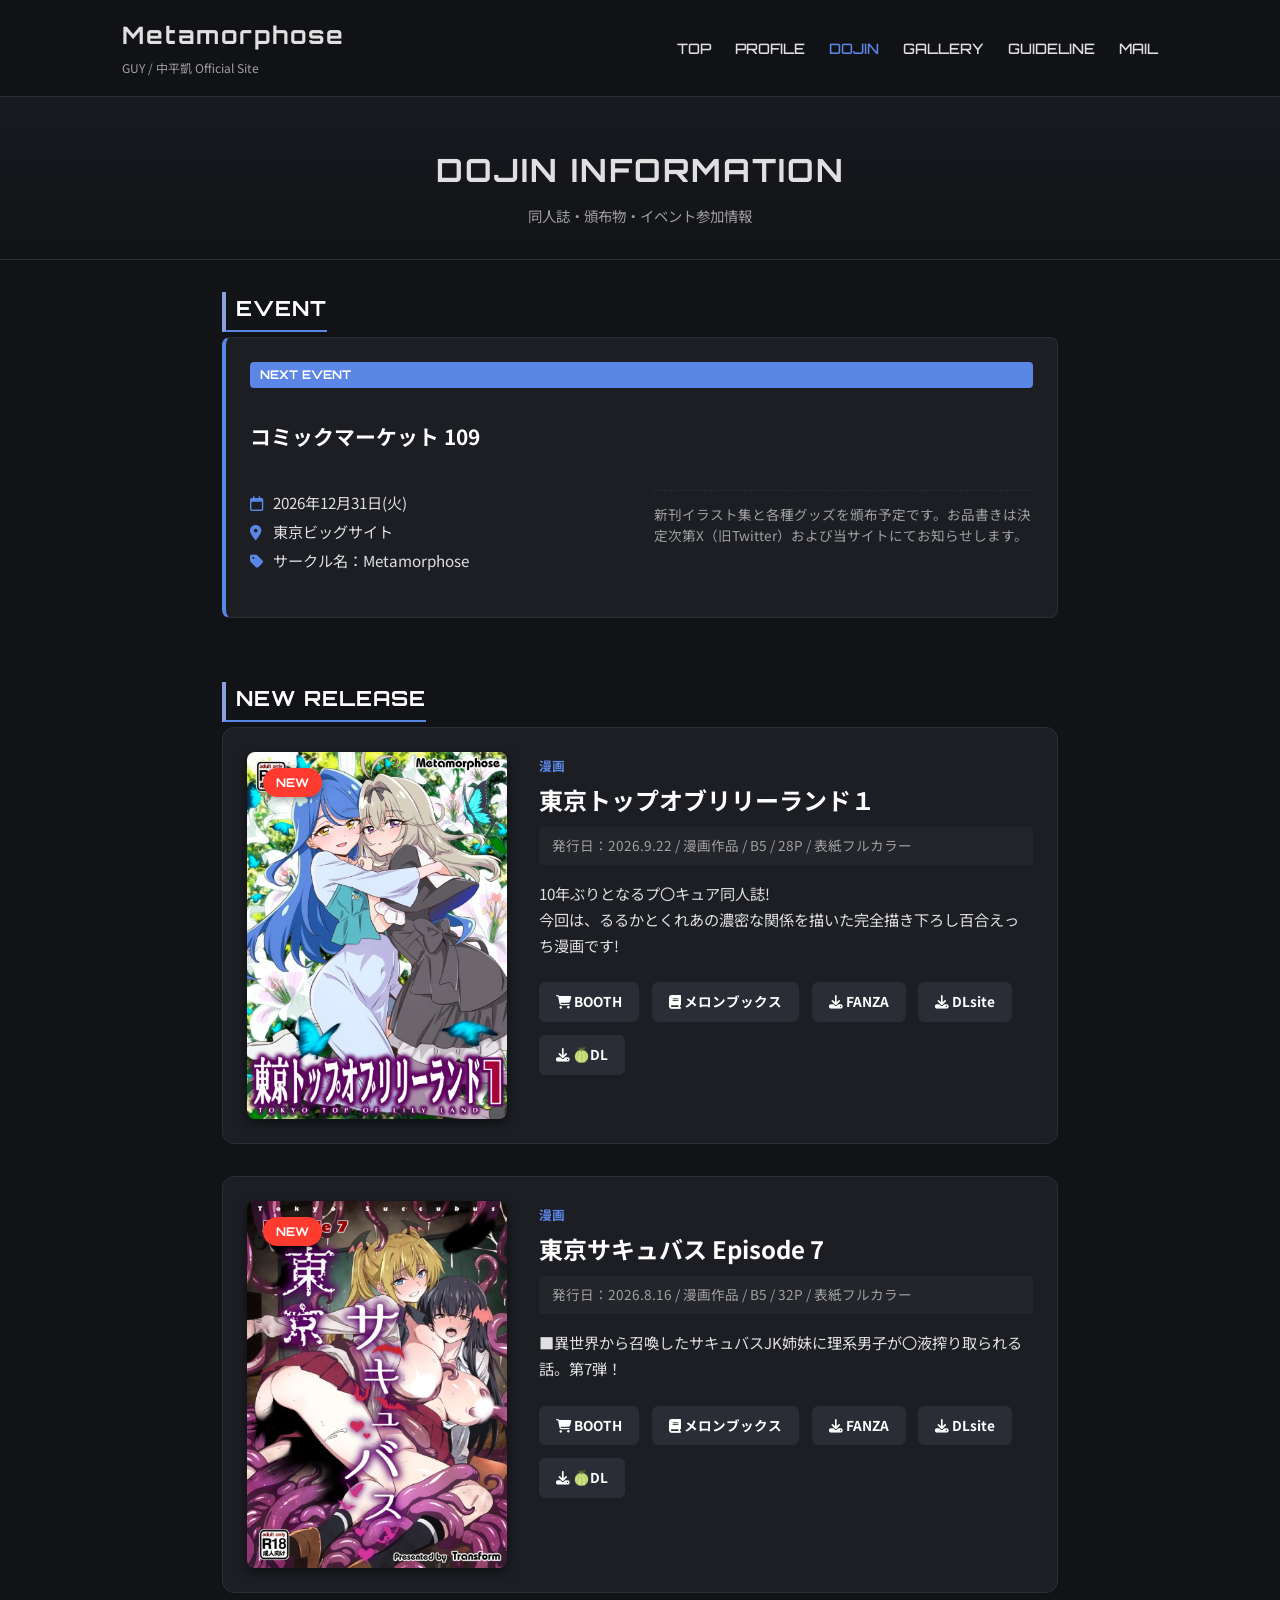
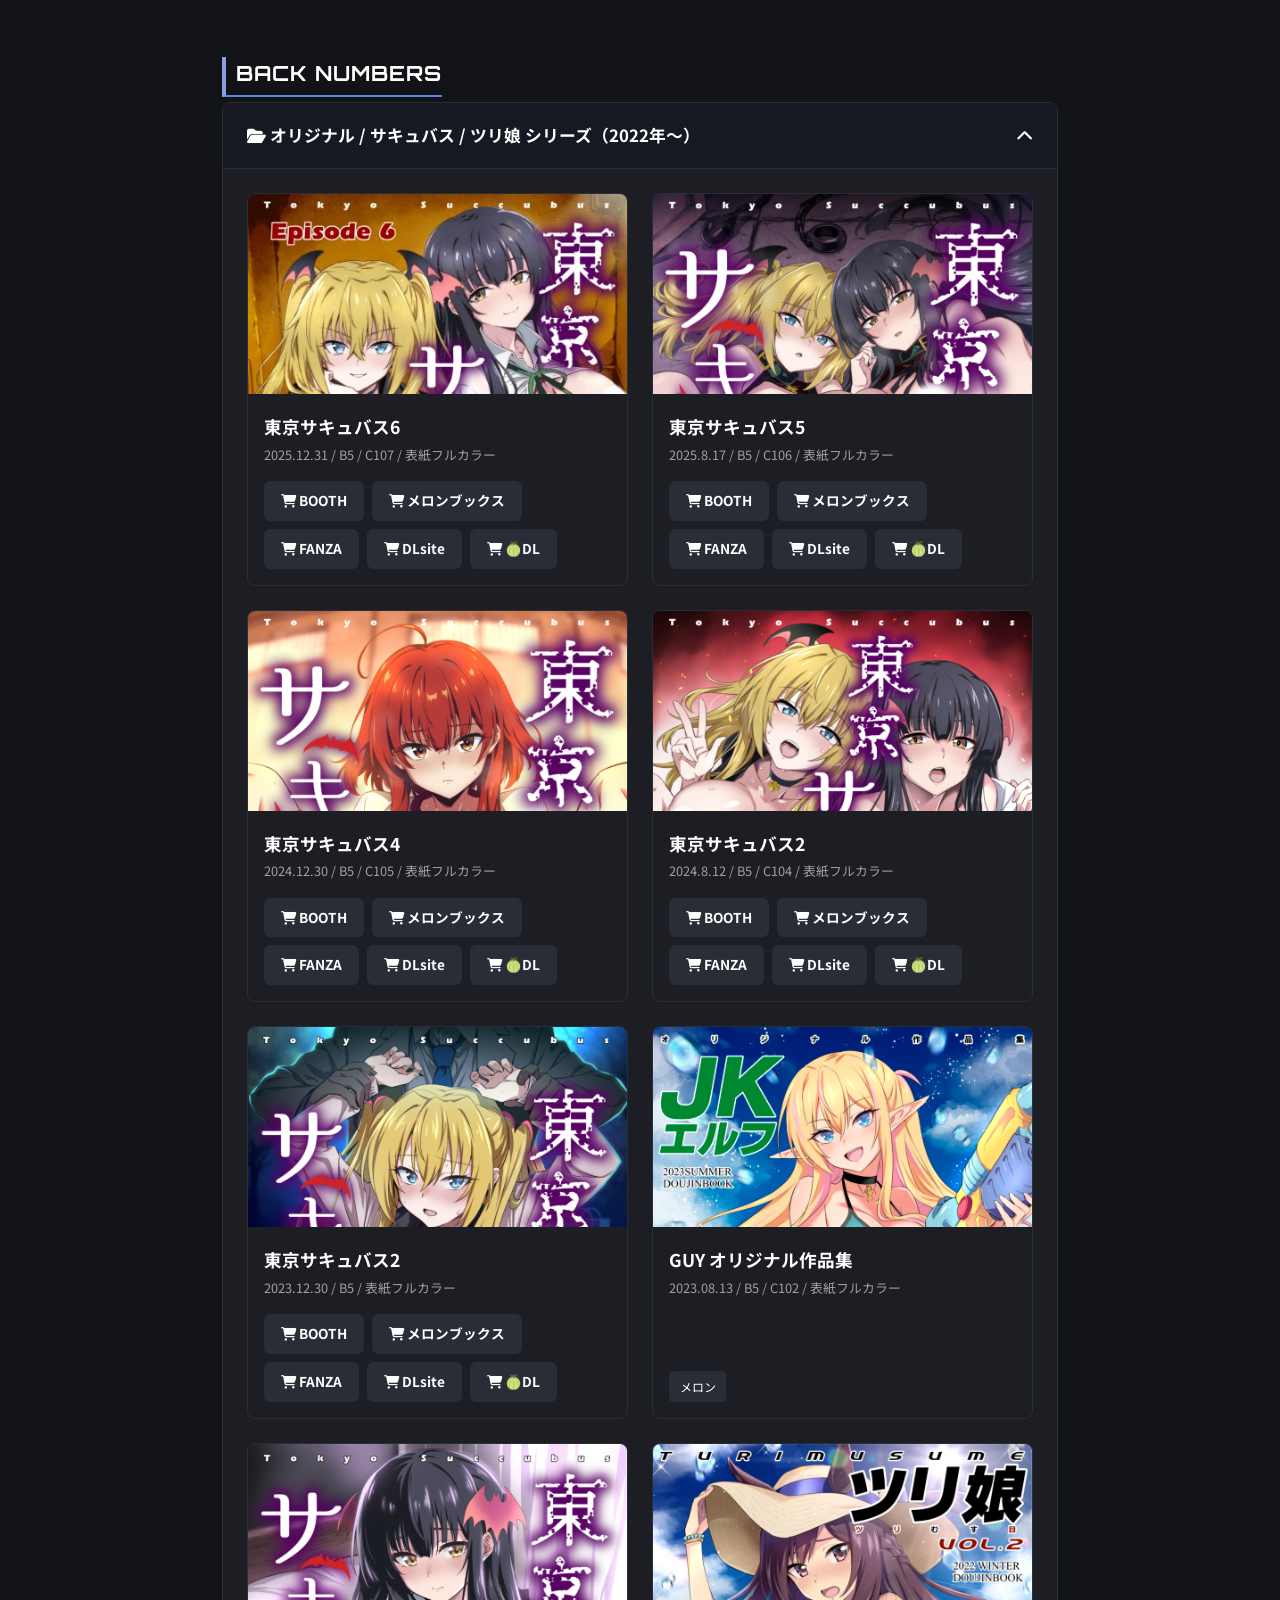
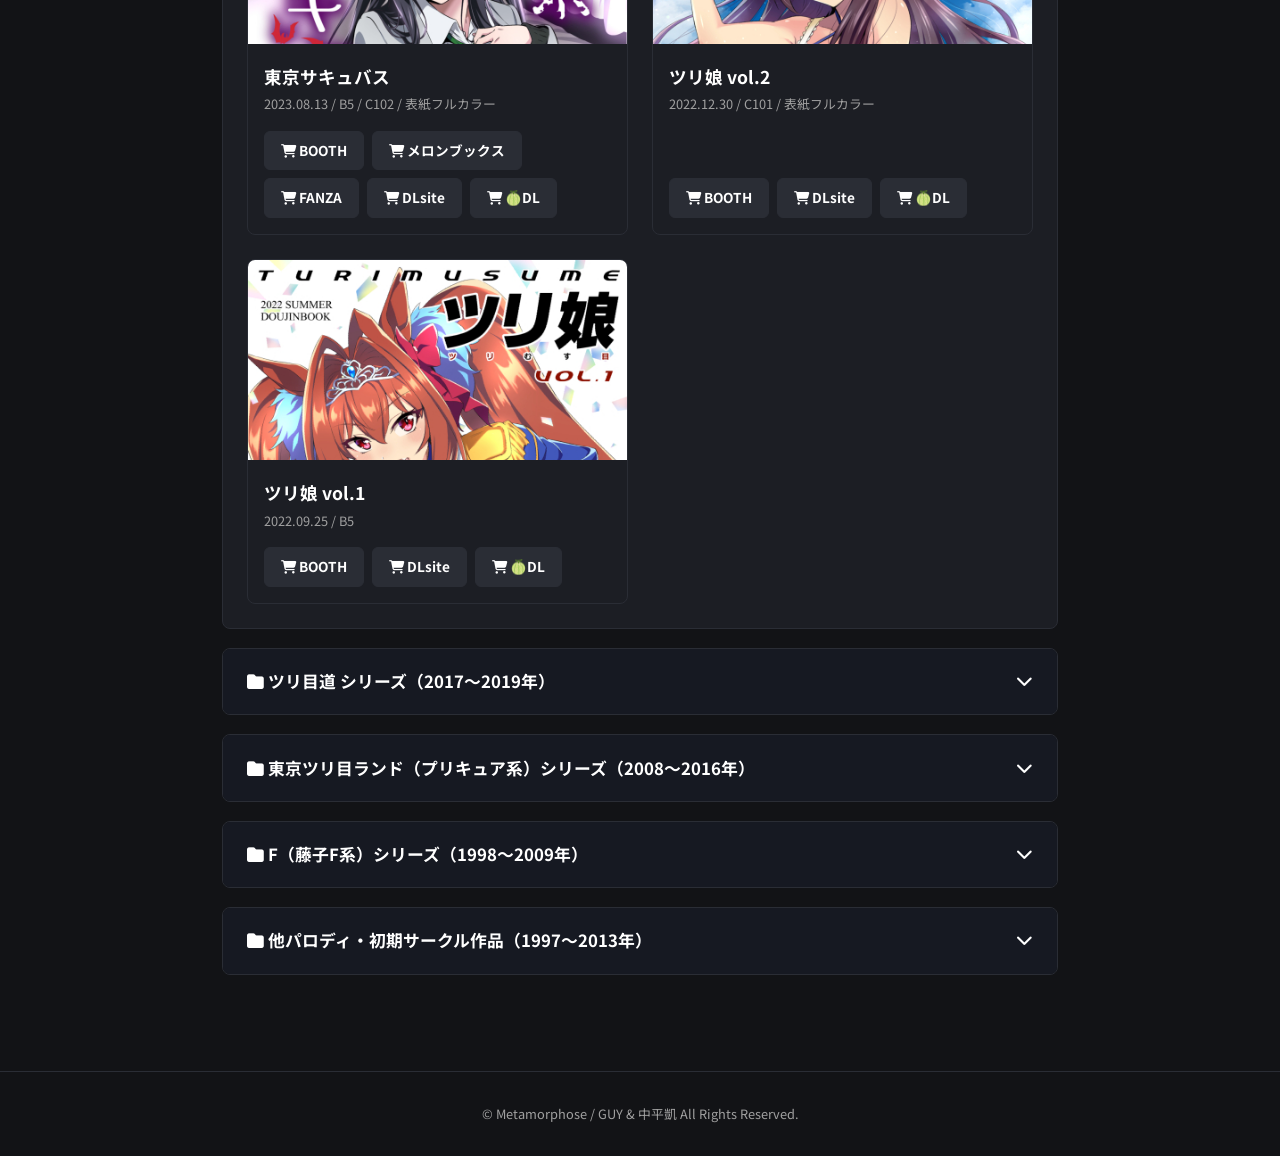
==== dojin.html @ 0b86e805 "Add files via upload" ====
<!DOCTYPE html>
<html lang="ja">
<head>
  <meta charset="UTF-8">
  <meta name="viewport" content="width=device-width, initial-scale=1.0">
  <title>DOJIN - Metamorphose</title>
  <link rel="shortcut icon" href="img/favicon.ico">
  <link rel="stylesheet" href="metamorphose_style.css">
  <link rel="preconnect" href="https://fonts.googleapis.com">
  <link rel="preconnect" href="https://fonts.gstatic.com" crossorigin>
  <link href="https://fonts.googleapis.com/css2?family=Noto+Sans+JP:wght@400;700&family=Orbitron:wght@500;700&display=swap" rel="stylesheet">
  <link rel="stylesheet" href="https://cdnjs.cloudflare.com/ajax/libs/font-awesome/6.5.1/css/all.min.css">
</head>
<body>

  <!-- ヘッダー -->
  <header class="header">
    <div class="header-inner">
      <a href="index.html" class="logo">
        <span class="logo-main">Metamorphose</span>
        <span class="logo-sub">GUY / 中平凱 Official Site</span>
      </a>
      <nav class="nav">
        <ul>
          <li><a href="index.html">TOP</a></li>
          <li><a href="profile.html">PROFILE</a></li>
          <li><a href="dojin.html" class="active">DOJIN</a></li>
          <li><a href="https://metamorphose.amigasa.jp/gallery.html">GALLERY</a></li>
          <li><a href="guideline.html">GUIDELINE</a></li>
          <li><a href="mail.html">MAIL</a></li>
        </ul>
      </nav>
    </div>
  </header>

  <!-- ページヘッダー -->
  <section class="page-header">
    <h1>DOJIN INFORMATION</h1>
    <p>同人誌・頒布物・イベント参加情報</p>
  </section>

  <main class="container">

<!-- イベント参加情報 -->
    <section class="section">
      <h2 class="section-title">EVENT</h2>
      <div class="event-card">
        <div class="event-badge">NEXT EVENT</div>
        <h3 class="event-name">コミックマーケット 109</h3>
        <ul class="event-details">
          <li><i class="fa-regular fa-calendar"></i> 2026年12月31日(火)</li>
          <li><i class="fa-solid fa-location-dot"></i> 東京ビッグサイト</li>
          <li><i class="fa-solid fa-tag"></i> サークル名：Metamorphose</li>
        </ul>
        <p class="event-memo">新刊イラスト集と各種グッズを頒布予定です。お品書きは決定次第X（旧Twitter）および当サイトにてお知らせします。</p>
        
        <!-- ★ここに画像を追加 -->
        <!--
        <div class="event-image">
          <img " alt="コミックマーケット109 お品書き">
        </div>
      </div>-->
    </section>
    
    <!-- 新刊情報 (NEW RELEASE) -->
    <section class="section">
      <h2 class="section-title">NEW RELEASE</h2>
      <div class="book-card highlight">
        <div class="book-cover">
          <img src="dojin/turi_top_1_s.jpg" alt="新刊表紙">
          <span class="badge-new">NEW</span>
        </div>
        <div class="book-info">
          <span class="book-category">漫画</span>
          <h3 class="book-title">東京トップオブリリーランド１</h3>
          <p class="book-meta">発行日：2026.9.22 / 漫画作品 / B5 / 28P / 表紙フルカラー</p>
          <p class="book-description">
            10年ぶりとなるプ〇キュア同人誌!<br>今回は、るるかとくれあの濃密な関係を描いた完全描き下ろし百合えっち漫画です!
          </p>
          <div class="shop-links">
            <a href="https://t.co/fdZ0XSoqhy" target="_blank" class="btn-shop booth"><i class="fa-solid fa-cart-shopping"></i> BOOTH</a>
            <a href="https://t.co/WfyLFqJbch" target="_blank" class="btn-shop melon"><i class="fa-solid fa-book"></i> メロンブックス</a>
            <a href="https://t.co/0md3qEvljX" target="_blank" class="btn-shop FANZA"><i class="fa-solid fa-download"></i> FANZA</a>
            <a href="https://t.co/QujFkW0VEi" target="_blank" class="btn-shop DLsite"><i class="fa-solid fa-download"></i> DLsite</a>
            <a href="https://t.co/1sAv1hrHnT" target="_blank" class="btn-shop melonDL"><i class="fa-solid fa-download"></i> 🍈DL</a>
          </div>
        </div>
      </div>
    
      <div class="book-card highlight">
        <div class="book-cover">
          <img src="dojin/Succubus_7.jpg" alt="新刊表紙">
          <span class="badge-new">NEW</span>
        </div>
        <div class="book-info">
          <span class="book-category">漫画</span>
          <h3 class="book-title">東京サキュバス Episode 7</h3>
          <p class="book-meta">発行日：2026.8.16 / 漫画作品 / B5 / 32P /  表紙フルカラー</p>
          <p class="book-description">
            ■異世界から召喚したサキュバスJK姉妹に理系男子が〇液搾り取られる話。第7弾！
          </p>
          <div class="shop-links">
            <a href="https://metamorphose.booth.pm/items/8731580" target="_blank" class="btn-shop booth"><i class="fa-solid fa-cart-shopping"></i> BOOTH</a>
            <a href="https://www.melonbooks.co.jp/detail/detail.php?product_id=3755060" target="_blank" class="btn-shop melon"><i class="fa-solid fa-book"></i> メロンブックス</a>
            <a href="https://www.dmm.co.jp/dc/doujin/-/detail/=/cid=d_803173/" target="_blank" class="btn-shop FANZA"><i class="fa-solid fa-download"></i> FANZA</a>
            <a href="https://www.dlsite.com/maniax/work/=/product_id/RJ01689180.html" target="_blank" class="btn-shop DLsite"><i class="fa-solid fa-download"></i> DLsite</a>
            <a href="https://www.melonbooks.co.jp/detail/detail.php?product_id=3793048" target="_blank" class="btn-shop melonDL"><i class="fa-solid fa-download"></i> 🍈DL</a>
          </div>
        </div>
      </div>
    </section>

<!-- 既刊・過去作品（ジャンル別アコーディオン） -->
    <section class="section">
      <h2 class="section-title">BACK NUMBERS</h2>

     <!-- ジャンル1: 近年作品（オリジナル / サキュバス / ツリ娘） -->
      <details class="accordion-group" open>
        <summary class="accordion-header">
          <span><i class="fa-solid fa-folder-open"></i> オリジナル / サキュバス / ツリ娘 シリーズ（2022年〜）</span>
          <i class="fa-solid fa-chevron-down icon-arrow"></i>
        </summary>
        <div class="book-grid accordion-content">

                    <!-- 東京サキュバス6 -->
          <div class="book-card-mini modal-trigger"
               data-title="東京サキュバス６"
               data-meta="発行日：2025.12.31 / B5 / C107 / 表紙フルカラー"
               data-img="dojin/Succubus_6.jpg"
               data-desc="■異世界から召喚したサキュバスJK姉妹に理系男子が〇液搾り取られる話。第6弾！"
               data-melon="https://melonbooks.co.jp/detail/detail.php?product_id=3407428"
               data-booth="https://metamorphose.booth.pm/items/7882675"
               data-dlsite="https://dlsite.com/maniax/work/=/product_id/RJ01531542.html"
               data-fanza="https://dmm.co.jp/dc/doujin/-/detail/=/cid=d_714225/"
               data-melondl="https://melonbooks.co.jp/detail/detail.php?product_id=3427713">
            <div class="book-cover-mini"><img src="dojin/Succubus_6.jpg" alt="東京サキュバス6"></div>
            <div class="book-info-mini">
              <h4>東京サキュバス6</h4>
              <p class="book-meta-mini">2025.12.31 / B5 / C107 / 表紙フルカラー</p>
              <div class="shop-links-mini">
                <a href="https://metamorphose.booth.pm/items/7882675" target="_blank" class="btn-shop booth"><i class="fa-solid fa-cart-shopping"></i> BOOTH</a>
                <a href="https://melonbooks.co.jp/detail/detail.php?product_id=3407428" target="_blank" class="btn-shop melon"><i class="fa-solid fa-cart-shopping"></i> メロンブックス</a>
                <a href="https://dmm.co.jp/dc/doujin/-/detail/=/cid=d_714225/" target="_blank" class="btn-shop FANZA"><i class="fa-solid fa-cart-shopping"></i> FANZA</a>
                <a href="https://dlsite.com/maniax/work/=/product_id/RJ01531542.html" target="_blank" class="btn-shop DLsite"><i class="fa-solid fa-cart-shopping"></i> DLsite</a>
                <a href="https://melonbooks.co.jp/detail/detail.php?product_id=3427713" target="_blank" class="btn-shop melonDL"><i class="fa-solid fa-cart-shopping"></i> 🍈DL</a>
              </div>
            </div>
          </div>

                    <!-- 東京サキュバス5 -->
          <div class="book-card-mini modal-trigger"
               data-title="東京サキュバス５"
               data-meta="発行日：2025.8.17 / B5 / C106 / 表紙フルカラー"
               data-img="dojin/Succubus_5.jpg"
               data-desc="■異世界から召喚したサキュバスJK姉妹に理系男子が〇液搾り取られる話。第5弾！"
               data-melon="https://www.melonbooks.co.jp/circle/index.php?circle_id=65414"
               data-booth="https://metamorphose.booth.pm/items/6472601"
               data-dlsite="https://www.dlsite.com/maniax/work/=/product_id/RJ01448180.html"
               data-fanza="https://www.dmm.co.jp/dc/doujin/-/detail/=/cid=d_648654//"
               data-melondl="https://www.melonbooks.co.jp/detail/detail.php?product_id=3174351">
            <div class="book-cover-mini"><img src="dojin/Succubus_5.jpg" alt="東京サキュバス5"></div>
            <div class="book-info-mini">
              <h4>東京サキュバス5</h4>
              <p class="book-meta-mini">2025.8.17 / B5 / C106 / 表紙フルカラー</p>
              <div class="shop-links-mini">
                <a href="https://metamorphose.booth.pm/items/6472601" target="_blank" class="btn-shop booth"><i class="fa-solid fa-cart-shopping"></i> BOOTH</a>
                <a href="https://www.melonbooks.co.jp/circle/index.php?circle_id=65414" target="_blank" class="btn-shop melon"><i class="fa-solid fa-cart-shopping"></i> メロンブックス</a>
                <a href="https://www.dmm.co.jp/dc/doujin/-/detail/=/cid=d_648654/" target="_blank" class="btn-shop FANZA"><i class="fa-solid fa-cart-shopping"></i> FANZA</a>
                <a href="https://www.dlsite.com/maniax/work/=/product_id/RJ01448180.html" target="_blank" class="btn-shop DLsite"><i class="fa-solid fa-cart-shopping"></i> DLsite</a>
                <a href="https://www.melonbooks.co.jp/detail/detail.php?product_id=3174351" target="_blank" class="btn-shop melonDL"><i class="fa-solid fa-cart-shopping"></i> 🍈DL</a>
              </div>
            </div>
          </div>

                    <!-- 東京サキュバス4 -->
          <div class="book-card-mini modal-trigger"
               data-title="東京サキュバス４"
               data-meta="発行日：2024.12.30 / B5 / C105 / 表紙フルカラー"
               data-img="dojin/Succubus_4.jpg"
               data-desc="■異世界から召喚したサキュバスJK姉妹に理系男子が〇液搾り取られる話。第4弾！"
               data-melon="https://www.melonbooks.co.jp/detail/detail.php?product_id=2687731"
               data-booth="https://metamorphose.booth.pm/items/6472598"
               data-dlsite="https://www.dlsite.com/maniax/work/=/product_id/RJ01314929.html"
               data-fanza="https://www.dmm.co.jp/dc/doujin/-/detail/=/cid=d_499653/"
               data-melondl="https://www.melonbooks.co.jp/detail/detail.php?product_id=2717496">
            <div class="book-cover-mini"><img src="dojin/Succubus_4.jpg" alt="東京サキュバス4"></div>
            <div class="book-info-mini">
              <h4>東京サキュバス4</h4>
              <p class="book-meta-mini">2024.12.30 / B5 / C105 / 表紙フルカラー</p>
              <div class="shop-links-mini">
                <a href="https://metamorphose.booth.pm/items/6472598" target="_blank" class="btn-shop booth"><i class="fa-solid fa-cart-shopping"></i> BOOTH</a>
                <a href="https://www.melonbooks.co.jp/detail/detail.php?product_id=2687731" target="_blank" class="btn-shop melon"><i class="fa-solid fa-cart-shopping"></i> メロンブックス</a>
                <a href="https://www.dmm.co.jp/dc/doujin/-/detail/=/cid=d_499653/" target="_blank" class="btn-shop FANZA"><i class="fa-solid fa-cart-shopping"></i> FANZA</a>
                <a href="https://www.dlsite.com/maniax/work/=/product_id/RJ01314929.html" target="_blank" class="btn-shop DLsite"><i class="fa-solid fa-cart-shopping"></i> DLsite</a>
                <a href="https://www.melonbooks.co.jp/detail/detail.php?product_id=2717496" target="_blank" class="btn-shop melonDL"><i class="fa-solid fa-cart-shopping"></i> 🍈DL</a>
              </div>
            </div>
          </div>

                    <!-- 東京サキュバス3 -->
          <div class="book-card-mini modal-trigger"
               data-title="東京サキュバス３"
               data-meta="発行日：2024.8.12 / B5 / C104 / 表紙フルカラー"
               data-img="dojin/Succubus_3.jpg"
               data-desc="■異世界から召喚したサキュバスJK姉妹に理系男子が〇液搾り取られる話。第3弾！"
               data-melon="https://www.melonbooks.co.jp/detail/detail.php?product_id=2511355"
               data-booth="https://metamorphose.booth.pm/items/6472612"
               data-dlsite="https://www.dlsite.com/maniax/announce/=/product_id/RJ01242063.html"
               data-fanza="https://www.dmm.co.jp/dc/doujin/-/detail/=/cid=d_431599/"
               data-melondl="https://www.melonbooks.co.jp/detail/detail.php?product_id=2516689">
            <div class="book-cover-mini"><img src="dojin/Succubus_3.jpg" alt="東京サキュバス3"></div>
            <div class="book-info-mini">
              <h4>東京サキュバス2</h4>
              <p class="book-meta-mini">2024.8.12 / B5 / C104 / 表紙フルカラー</p>
              <div class="shop-links-mini">
                <a href="https://metamorphose.booth.pm/items/6472612" target="_blank" class="btn-shop booth"><i class="fa-solid fa-cart-shopping"></i> BOOTH</a>
                <a href="https://www.melonbooks.co.jp/detail/detail.php?product_id=2511355" target="_blank" class="btn-shop melon"><i class="fa-solid fa-cart-shopping"></i> メロンブックス</a>
                <a href="https://www.dmm.co.jp/dc/doujin/-/detail/=/cid=d_431599/" target="_blank" class="btn-shop FANZA"><i class="fa-solid fa-cart-shopping"></i> FANZA</a>
                <a href="https://www.dlsite.com/maniax/announce/=/product_id/RJ01242063.html" target="_blank" class="btn-shop DLsite"><i class="fa-solid fa-cart-shopping"></i> DLsite</a>
                <a href="https://www.melonbooks.co.jp/detail/detail.php?product_id=2516689" target="_blank" class="btn-shop melonDL"><i class="fa-solid fa-cart-shopping"></i> 🍈DL</a>
              </div>
            </div>
          </div>

          <!-- 東京サキュバス2 -->
          <div class="book-card-mini modal-trigger"
               data-title="東京サキュバス２"
               data-meta="発行日：2023.12.30 / B5 / 表紙フルカラー "
               data-img="dojin/Succubus_2.jpg"
               data-desc="■異世界から召喚したサキュバスJK姉妹に理系男子が〇液搾り取られる話。第2弾！"
               data-melon="https://www.melonbooks.co.jp/detail/detail.php?product_id=2189405"
               data-booth="https://metamorphose.booth.pm/items/317042"
               data-dlsite="https://www.dlsite.com/maniax/work/=/product_id/RJ01136345.html"
               data-fanza="https://www.dmm.co.jp/dc/doujin/-/detail/=/cid=d_287446/"
               data-melondl="https://www.melonbooks.co.jp/detail/detail.php?product_id=2262365">
            <div class="book-cover-mini"><img src="dojin/Succubus_2.jpg" alt="東京サキュバス2"></div>
            <div class="book-info-mini">
              <h4>東京サキュバス2</h4>
              <p class="book-meta-mini">2023.12.30 / B5 / 表紙フルカラー</p>
              <div class="shop-links-mini">
                <a href="https://metamorphose.booth.pm/items/317042" target="_blank" class="btn-shop booth"><i class="fa-solid fa-cart-shopping"></i> BOOTH</a>
                <a href="https://www.melonbooks.co.jp/detail/detail.php?product_id=2189405" target="_blank" class="btn-shop melon"><i class="fa-solid fa-cart-shopping"></i> メロンブックス</a>
                <a href="https://www.dmm.co.jp/dc/doujin/-/detail/=/cid=d_287446/" target="_blank" class="btn-shop FANZA"><i class="fa-solid fa-cart-shopping"></i> FANZA</a>
                <a href="https://www.dlsite.com/maniax/work/=/product_id/RJ01136345.html" target="_blank" class="btn-shop DLsite"><i class="fa-solid fa-cart-shopping"></i> DLsite</a>
                <a href="https://www.melonbooks.co.jp/detail/detail.php?product_id=2262365" target="_blank" class="btn-shop melonDL"><i class="fa-solid fa-cart-shopping"></i> 🍈DL</a>
              </div>
            </div>
          </div>


          <!-- GUY オリジナル作品集 -->
          <div class="book-card-mini modal-trigger"
               data-title="GUY オリジナル作品集"
               data-meta="発行日：2023.08.13 / C102 / 表紙フルカラー"
               data-img="dojin/elf_1.jpg"
               data-desc="GUYのオリジナルイラスト・作品を収録した一冊。"
               data-melon="https://www.melonbooks.co.jp/detail/detail.php?product_id=2037180">
            <div class="book-cover-mini"><img src="dojin/elf_1.jpg" alt="GUY オリジナル作品集"></div>
            <div class="book-info-mini">
              <h4>GUY オリジナル作品集</h4>
              <p class="book-meta-mini">2023.08.13 / B5 / C102 / 表紙フルカラー</p>
              <div class="shop-links-mini">
                <a href="https://www.melonbooks.co.jp/detail/detail.php?product_id=2037180" target="_blank" class="btn-shop-sm" onclick="event.stopPropagation();">メロン</a>
              </div>
            </div>
          </div>

          <!-- 東京サキュバス -->
          <div class="book-card-mini modal-trigger"
               data-title="東京サキュバス"
               data-meta="発行日：2023.08.13 / B5 / C102 / 表紙フルカラー"
               data-img="dojin/Succubus_1.jpg"
               data-desc="東京サキュバスシリーズ第1弾。"
               data-melon="https://www.melonbooks.co.jp/detail/detail.php?product_id=2014995"
               data-booth="https://metamorphose.booth.pm/items/404956"
               data-dlsite="https://www.dlsite.com/maniax/work/=/product_id/RJ01085738.html"
               data-fanza="https://www.dmm.co.jp/dc/doujin/-/detail/=/cid=d_287446/"
               data-melondl="https://www.melonbooks.co.jp/detail/detail.php?product_id=2050133">
            <div class="book-cover-mini"><img src="dojin/Succubus_1.jpg" alt="東京サキュバス"></div>
            <div class="book-info-mini">
              <h4>東京サキュバス</h4>
              <p class="book-meta-mini">2023.08.13 / B5 / C102 / 表紙フルカラー</p>
              <div class="shop-links-mini">
                <a href="https://metamorphose.booth.pm/items/404956" target="_blank" class="btn-shop booth"><i class="fa-solid fa-cart-shopping"></i> BOOTH</a>
                <a href="https://www.melonbooks.co.jp/detail/detail.php?product_id=2014995" target="_blank" class="btn-shop melon"><i class="fa-solid fa-cart-shopping"></i> メロンブックス</a>
                <a href="https://www.dmm.co.jp/dc/doujin/-/detail/=/cid=d_287446/" target="_blank" class="btn-shop FANZA"><i class="fa-solid fa-cart-shopping"></i> FANZA</a>
                <a href="https://www.dlsite.com/maniax/work/=/product_id/RJ01085738.html" target="_blank" class="btn-shop DLsite"><i class="fa-solid fa-cart-shopping"></i> DLsite</a>
                <a href="https://www.melonbooks.co.jp/detail/detail.php?product_id=2050133" target="_blank" class="btn-shop melonDL"><i class="fa-solid fa-cart-shopping"></i> 🍈DL</a>
              </div>
            </div>
          </div>

          <!-- ツリ娘 vol.2 -->
          <div class="book-card-mini modal-trigger"
               data-title="ツリ娘 vol.2"
               data-meta="発行日：2022.12.30 / C101 / 表紙フルカラー"
               data-img="dojin/turimusume_2.jpg"
               data-desc="ツリ娘の第2弾。"
               data-booth="https://metamorphose.booth.pm/items/4440745"
               data-dlsite="https://www.dlsite.com/maniax/work/=/product_id/RJ01011486.html"
               data-melondl="https://www.melonbooks.co.jp/detail/detail.php?product_id=1790934">
            <div class="book-cover-mini"><img src="dojin/turimusume_2.jpg" alt="ツリ娘 vol.2"></div>
            <div class="book-info-mini">
              <h4>ツリ娘 vol.2</h4>
              <p class="book-meta-mini">2022.12.30 / C101 / 表紙フルカラー</p>
              <div class="shop-links-mini">
                <a href="https://metamorphose.booth.pm/items/4440745" target="_blank" class="btn-shop booth"><i class="fa-solid fa-cart-shopping"></i> BOOTH</a>
                <a href="https://www.dlsite.com/maniax/work/=/product_id/RJ01011486.html" target="_blank" class="btn-shop DLsite"><i class="fa-solid fa-cart-shopping"></i> DLsite</a>
                <a href="https://www.melonbooks.co.jp/detail/detail.php?product_id=1790934" target="_blank" class="btn-shop melonDL"><i class="fa-solid fa-cart-shopping"></i> 🍈DL</a>
              </div>
            </div>
          </div>

          <!-- ツリ娘 vol.1 -->
          <div class="book-card-mini modal-trigger"
               data-title="ツリ娘 vol.1"
               data-meta="発行日：2022.09.25 / B5"
               data-img="dojin/turimusume_1.jpg"
               data-desc="ツリ目キャラクターにスポットを当てたオリジナルイラスト集。"
               data-booth="https://metamorphose.booth.pm/items/4203619"
               data-dlsite="https://www.dlsite.com/maniax/work/=/product_id/RJ422224.html"
               data-melondl="https://www.melonbooks.co.jp/detail/detail.php?product_id=1637789">
            <div class="book-cover-mini"><img src="dojin/turimusume_1.jpg" alt="ツリ娘 vol.1"></div>
            <div class="book-info-mini">
              <h4>ツリ娘 vol.1</h4>
              <p class="book-meta-mini">2022.09.25 / B5</p>
              <div class="shop-links-mini">
                <a href="https://metamorphose.booth.pm/items/4203619" target="_blank" class="btn-shop booth"><i class="fa-solid fa-cart-shopping"></i> BOOTH</a>
                <a href="https://www.dlsite.com/maniax/work/=/product_id/RJ422224.html" target="_blank" class="btn-shop DLsite"><i class="fa-solid fa-cart-shopping"></i> DLsite</a>
                <a href="https://www.melonbooks.co.jp/detail/detail.php?product_id=1637789" target="_blank" class="btn-shop melonDL"><i class="fa-solid fa-cart-shopping"></i> 🍈DL</a>
              </div>
            </div>
          </div>

        </div>
      </details>

  <!-- ジャンル2: ツリ目道 シリーズ -->
      <details class="accordion-group">
        <summary class="accordion-header">
          <span><i class="fa-solid fa-folder"></i> ツリ目道 シリーズ（2017〜2019年）</span>
          <i class="fa-solid fa-chevron-down icon-arrow"></i>
        </summary>
        <div class="book-grid accordion-content">

          <!-- ツリ目道8 -->
          <div class="book-card-mini modal-trigger"
               data-title="ツリ目道8"
               data-meta="発行日：2019.12.31 / B5 / C97"
               data-img="dojin/turimedo_8.jpg"
               data-desc="「ツリ目」キャラクターに特化したイラスト集シリーズ第8弾。"
               data-dlsite="https://www.dlsite.com/maniax/circle/profile/=/maker_id/RG34746.html"
               data-booth="https://metamorphose.booth.pm/">
            <div class="book-cover-mini"><img src="dojin/turimedo_8.jpg" alt="ツリ目道8"></div>
            <div class="book-info-mini">
              <h4>ツリ目道8</h4>
              <p class="book-meta-mini">2019.12.31 / C97</p>
              <div class="shop-links-mini">
                <a href="https://www.dlsite.com/maniax/work/=/product_id/RJ01011486.html" target="_blank" class="btn-shop DLsit"><i class="fa-solid fa-cart-shopping"></i> DLsit</a>
                <a href="https://metamorphose.booth.pm/" target="_blank" class="btn-shop booth"><i class="fa-solid fa-cart-shopping"></i> BOOTH</a>
              </div>
            </div>
          </div>

          <!-- ツリ目道 Beachwear illustration -->
          <div class="book-card-mini modal-trigger"
               data-title="ツリ目道 Beachwear illustration"
               data-meta="発行日：2019.08.12 / B5 / C96"
               data-img="dojin/turimedo_Beach.jpg"
               data-desc="水着・ビーチウェアのツリ目イラストを中心とした特別号！"
               data-dlsite="https://www.dlsite.com/maniax/circle/profile/=/maker_id/RG34746.html"
               data-booth="https://metamorphose.booth.pm/">
            <div class="book-cover-mini"><img src="dojin/turimedo_Beach.jpg" alt="ツリ目道 Beachwear illustration"></div>
            <div class="book-info-mini">
              <h4>ツリ目道 Beachwear</h4>
              <p class="book-meta-mini">2019.08.12 / C96</p>
              <div class="shop-links-mini">
                <a href="https://www.melonbooks.co.jp/" target="_blank" class="btn-shop-sm" onclick="event.stopPropagation();">メロン</a>
                <a href="https://metamorphose.booth.pm/" target="_blank" class="btn-shop-sm" onclick="event.stopPropagation();">Booth</a>
              </div>
            </div>
          </div>

          <!-- ツリ目道7 -->
          <div class="book-card-mini modal-trigger"
               data-title="ツリ目道7"
               data-meta="発行日：2019.04.29 / B5 / COMIC1☆15"
               data-img="dojin/turimedo_7.jpg"
               data-desc="「ツリ目」キャラクターに特化したイラスト集シリーズ第7弾。"
               data-dlsite="https://www.dlsite.com/maniax/circle/profile/=/maker_id/RG34746.html"
               data-booth="https://metamorphose.booth.pm/">
            <div class="book-cover-mini"><img src="dojin/turimedo_7.jpg" alt="ツリ目道7"></div>
            <div class="book-info-mini">
              <h4>ツリ目道7</h4>
              <p class="book-meta-mini">2019.04.29 / COMIC1☆15</p>
              <div class="shop-links-mini">
                <a href="https://www.melonbooks.co.jp/" target="_blank" class="btn-shop-sm" onclick="event.stopPropagation();">メロン</a>
                <a href="https://metamorphose.booth.pm/" target="_blank" class="btn-shop-sm" onclick="event.stopPropagation();">Booth</a>
              </div>
            </div>
          </div>

          <!-- ツリ目道6 -->
          <div class="book-card-mini modal-trigger"
               data-title="ツリ目道6"
               data-meta="発行日：2018.12.31 / B5 / C95"
               data-img="dojin/turimedo_6.jpg"
               data-desc="「ツリ目」キャラクターに特化したイラスト集シリーズ第6弾。"
               data-dlsite="https://www.dlsite.com/maniax/circle/profile/=/maker_id/RG34746.html"
               data-booth="https://metamorphose.booth.pm/">
            <div class="book-cover-mini"><img src="dojin/turimedo_6.jpg" alt="ツリ目道6"></div>
            <div class="book-info-mini">
              <h4>ツリ目道6</h4>
              <p class="book-meta-mini">2018.12.31 / C95</p>
              <div class="shop-links-mini">
                <a href="https://www.melonbooks.co.jp/" target="_blank" class="btn-shop-sm" onclick="event.stopPropagation();">メロン</a>
                <a href="https://metamorphose.booth.pm/" target="_blank" class="btn-shop-sm" onclick="event.stopPropagation();">Booth</a>
              </div>
            </div>
          </div>

          <!-- ツリ目道5 -->
          <div class="book-card-mini modal-trigger"
               data-title="ツリ目道5"
               data-meta="発行日：2018.08.12 / B5 / C94"
               data-img="dojin/turimedo_5.jpg"
               data-desc="「ツリ目」キャラクターに特化したイラスト集シリーズ第5弾。"
               data-dlsite="https://www.dlsite.com/maniax/circle/profile/=/maker_id/RG34746.html"
               data-booth="https://metamorphose.booth.pm/">
            <div class="book-cover-mini"><img src="dojin/turimedo_5.jpg" alt="ツリ目道5"></div>
            <div class="book-info-mini">
              <h4>ツリ目道5</h4>
              <p class="book-meta-mini">2018.08.12 / C94</p>
              <div class="shop-links-mini">
                <a href="https://www.melonbooks.co.jp/" target="_blank" class="btn-shop-sm" onclick="event.stopPropagation();">メロン</a>
                <a href="https://metamorphose.booth.pm/" target="_blank" class="btn-shop-sm" onclick="event.stopPropagation();">Booth</a>
              </div>
            </div>
          </div>

          <!-- ツリ目道総集編① -->
          <div class="book-card-mini modal-trigger"
               data-title="ツリ目道総集編①"
               data-meta="発行日：2018.04.30 / B5 / COMIC1☆13"
               data-img="dojin/turimedo_omu.jpg"
               data-desc="『ツリ目道1〜4』の作品をまとめた総集編第1弾！"
               data-dlsite="https://www.dlsite.com/maniax/circle/profile/=/maker_id/RG34746.html"
               data-booth="https://metamorphose.booth.pm/">
            <div class="book-cover-mini"><img src="dojin/turimedo_omu.jpg" alt="ツリ目道総集編①"></div>
            <div class="book-info-mini">
              <h4>ツリ目道総集編①</h4>
              <p class="book-meta-mini">2018.04.30 / COMIC1☆13</p>
              <div class="shop-links-mini">
                <a href="https://www.melonbooks.co.jp/" target="_blank" class="btn-shop-sm" onclick="event.stopPropagation();">メロン</a>
                <a href="https://metamorphose.booth.pm/" target="_blank" class="btn-shop-sm" onclick="event.stopPropagation();">Booth</a>
              </div>
            </div>
          </div>

          <!-- ツリ目道4 -->
          <div class="book-card-mini modal-trigger"
               data-title="ツリ目道4"
               data-meta="発行日：2018.04.30 / B5 / COMIC1☆13"
               data-img="dojin/turimedo_4.jpg"
               data-desc="「ツリ目」キャラクターに特化したイラスト集シリーズ第4弾。"
               data-dlsite="https://www.dlsite.com/maniax/circle/profile/=/maker_id/RG34746.html"
               data-booth="https://metamorphose.booth.pm/">
            <div class="book-cover-mini"><img src="dojin/turimedo_4.jpg" alt="ツリ目道4"></div>
            <div class="book-info-mini">
              <h4>ツリ目道4</h4>
              <p class="book-meta-mini">2018.04.30 / COMIC1☆13</p>
              <div class="shop-links-mini">
                <a href="https://www.melonbooks.co.jp/" target="_blank" class="btn-shop-sm" onclick="event.stopPropagation();">メロン</a>
                <a href="https://metamorphose.booth.pm/" target="_blank" class="btn-shop-sm" onclick="event.stopPropagation();">Booth</a>
              </div>
            </div>
          </div>

          <!-- ツリ目道3 -->
          <div class="book-card-mini modal-trigger"
               data-title="ツリ目道3"
               data-meta="発行日：2017.12.31 / B5 / C93"
               data-img="dojin/turimedo_3.jpg"
               data-desc="「ツリ目」キャラクターに特化したイラスト集シリーズ第3弾。"
               data-dlsite="https://www.dlsite.com/maniax/circle/profile/=/maker_id/RG34746.html"
               data-booth="https://metamorphose.booth.pm/">
            <div class="book-cover-mini"><img src="dojin/turimedo_3.jpg" alt="ツリ目道3"></div>
            <div class="book-info-mini">
              <h4>ツリ目道3</h4>
              <p class="book-meta-mini">2017.12.31 / C93</p>
              <div class="shop-links-mini">
                <a href="https://www.melonbooks.co.jp/" target="_blank" class="btn-shop-sm" onclick="event.stopPropagation();">メロン</a>
                <a href="https://metamorphose.booth.pm/" target="_blank" class="btn-shop-sm" onclick="event.stopPropagation();">Booth</a>
              </div>
            </div>
          </div>

          <!-- ツリ目道2 -->
          <div class="book-card-mini modal-trigger"
               data-title="ツリ目道2"
               data-meta="発行日：2017.08.13 / B5 / C92"
               data-img="dojin/turimedo_2.jpg"
               data-desc="「ツリ目」キャラクターに特化したイラスト集シリーズ第2弾。"
               data-dlsite="https://www.dlsite.com/maniax/circle/profile/=/maker_id/RG34746.html"
               data-booth="https://metamorphose.booth.pm/">
            <div class="book-cover-mini"><img src="dojin/turimedo_2.jpg" alt="ツリ目道2"></div>
            <div class="book-info-mini">
              <h4>ツリ目道2</h4>
              <p class="book-meta-mini">2017.08.13 / C92</p>
              <div class="shop-links-mini">
                <a href="https://www.melonbooks.co.jp/" target="_blank" class="btn-shop-sm" onclick="event.stopPropagation();">メロン</a>
                <a href="https://metamorphose.booth.pm/" target="_blank" class="btn-shop-sm" onclick="event.stopPropagation();">Booth</a>
              </div>
            </div>
          </div>

          <!-- ツリ目道 -->
          <div class="book-card-mini modal-trigger"
               data-title="ツリ目道"
               data-meta="発行日：2017.04.30 / B5 / COMIC1☆11"
               data-img="dojin/turimedo_1.jpg"
               data-desc="すべてはここから始まった！ツリ目道シリーズ記念すべき第1弾。"
               data-dlsite="https://www.dlsite.com/maniax/circle/profile/=/maker_id/RG34746.html"
               data-booth="https://metamorphose.booth.pm/">
            <div class="book-cover-mini"><img src="dojin/turimedo_1.jpg" alt="ツリ目道"></div>
            <div class="book-info-mini">
              <h4>ツリ目道</h4>
              <p class="book-meta-mini">2017.04.30 / COMIC1☆11</p>
              <div class="shop-links-mini">
                <a href="https://www.melonbooks.co.jp/" target="_blank" class="btn-shop-sm" onclick="event.stopPropagation();">メロン</a>
                <a href="https://metamorphose.booth.pm/" target="_blank" class="btn-shop-sm" onclick="event.stopPropagation();">Booth</a>
              </div>
            </div>
          </div>

        </div>
      </details>

<!-- ジャンル3: 東京ツリ目ランド シリーズ -->
      <details class="accordion-group">
        <summary class="accordion-header">
          <span><i class="fa-solid fa-folder"></i> 東京ツリ目ランド（プリキュア系）シリーズ（2008〜2016年）</span>
          <i class="fa-solid fa-chevron-down icon-arrow"></i>
        </summary>
        <div class="book-grid accordion-content">

          <!-- 東京ツリ目ランドFINAL -->
          <div class="book-card-mini modal-trigger"
               data-title="東京ツリ目ランドFINAL"
               data-author='<span class="logo-sub">GUY / 中平凱 Official Site</span>'
               data-meta="発行日：2016.12.31 / B5 / C91"
               data-img="dojin/turi_FINAL.jpg"
               data-desc="プリキュア系パロディシリーズ「東京ツリ目ランド」堂々の完結編！"
               data-dlsite="https://www.dlsite.com/maniax/circle/profile/=/maker_id/RG34746.html"
               data-booth="https://metamorphose.booth.pm/">
            <div class="book-cover-mini"><img src="dojin/turi_FINAL.jpg" alt="東京ツリ目ランドFINAL"></div>
            <div class="book-info-mini">
              <h4>東京ツリ目ランドFINAL</h4>
              <p class="book-meta-mini">2016.12.31 / C91</p>
              <div class="shop-links-mini">
                <a href="https://www.melonbooks.co.jp/" target="_blank" class="btn-shop-sm" onclick="event.stopPropagation();">メロン</a>
                <a href="https://metamorphose.booth.pm/" target="_blank" class="btn-shop-sm" onclick="event.stopPropagation();">Booth</a>
              </div>
            </div>
          </div>

          <!-- 東京ツリ目ランド22 -->
          <div class="book-card-mini modal-trigger"
               data-title="東京ツリ目ランド22"
               data-author='<span class="logo-sub">GUY / 中平凱 Official Site</span>'
               data-meta="発行日：2016.08.14 / B5 / C90"
               data-img="dojin/turi_22.jpg"
               data-desc="魔法つかいプリキュア！を中心に描いたシリーズ第22弾。"
               data-dlsite="https://www.dlsite.com/maniax/circle/profile/=/maker_id/RG34746.html"
               data-booth="https://metamorphose.booth.pm/">
            <div class="book-cover-mini"><img src="dojin/turi_22.jpg" alt="東京ツリ目ランド22"></div>
            <div class="book-info-mini">
              <h4>東京ツリ目ランド22</h4>
              <p class="book-meta-mini">2016.08.14 / C90</p>
              <div class="shop-links-mini">
                <a href="https://www.melonbooks.co.jp/" target="_blank" class="btn-shop-sm" onclick="event.stopPropagation();">メロン</a>
                <a href="https://metamorphose.booth.pm/" target="_blank" class="btn-shop-sm" onclick="event.stopPropagation();">Booth</a>
              </div>
            </div>
          </div>

          <!-- 東京ツリ目ランド21 -->
          <div class="book-card-mini modal-trigger"
               data-title="東京ツリ目ランド21"
               data-author='<span class="logo-sub">GUY / 中平凱 Official Site</span>'
               data-meta="発行日：2016.04.29 / B5"
               data-img="dojin/turi_21.jpg"
               data-desc="魔法つかいプリキュア！をテーマにした第21弾。"
               data-dlsite="https://www.dlsite.com/maniax/circle/profile/=/maker_id/RG34746.html"
               data-booth="https://metamorphose.booth.pm/">
            <div class="book-cover-mini"><img src="dojin/turi_21.jpg" alt="東京ツリ目ランド21"></div>
            <div class="book-info-mini">
              <h4>東京ツリ目ランド21</h4>
              <p class="book-meta-mini">2016.04.29</p>
              <div class="shop-links-mini">
                <a href="https://www.melonbooks.co.jp/" target="_blank" class="btn-shop-sm" onclick="event.stopPropagation();">メロン</a>
                <a href="https://metamorphose.booth.pm/" target="_blank" class="btn-shop-sm" onclick="event.stopPropagation();">Booth</a>
              </div>
            </div>
          </div>

          <!-- 東京ツリ目ランド　ドキプリのすべて -->
          <div class="book-card-mini modal-trigger"
               data-title="東京ツリ目ランド ドキプリのすべて"
               data-author='<span class="logo-sub">GUY / 中平凱 Official Site</span>'
               data-meta="発行日：2015.12.31 / B5 / C89"
               data-img="dojin/turi_dokisube.jpg"
               data-desc="ドキドキ！プリキュアを中心に全作品を凝縮した記念すべき第20弾！"
               data-dlsite="https://www.dlsite.com/maniax/circle/profile/=/maker_id/RG34746.html"
               data-booth="https://metamorphose.booth.pm/">
            <div class="book-cover-mini"><img src="dojin/turi_dokisube.jpg" alt="東京ツリ目ランド20"></div>
            <div class="book-info-mini">
              <h4>東京ツリ目ランド20</h4>
              <p class="book-meta-mini">2015.12.31 / C89</p>
              <div class="shop-links-mini">
                <a href="https://www.melonbooks.co.jp/" target="_blank" class="btn-shop-sm" onclick="event.stopPropagation();">メロン</a>
                <a href="https://metamorphose.booth.pm/" target="_blank" class="btn-shop-sm" onclick="event.stopPropagation();">Booth</a>
              </div>
            </div>
          </div>

          <!-- 東京ツリ目ランド20 -->
          <div class="book-card-mini modal-trigger"
               data-title="東京ツリ目ランド20"
               data-author='<span class="logo-sub">GUY / 中平凱 Official Site</span>'
               data-meta="発行日：2015.12.31 / B5 / C89"
               data-img="dojin/turi_20.jpg"
               data-desc="Go!プリンセスプリキュア中心の第20弾！"
               data-dlsite="https://www.dlsite.com/maniax/circle/profile/=/maker_id/RG34746.html"
               data-booth="https://metamorphose.booth.pm/">
            <div class="book-cover-mini"><img src="dojin/turi_20.jpg" alt="東京ツリ目ランド20"></div>
            <div class="book-info-mini">
              <h4>東京ツリ目ランド20</h4>
              <p class="book-meta-mini">2015.12.31 / C89</p>
              <div class="shop-links-mini">
                <a href="https://www.melonbooks.co.jp/" target="_blank" class="btn-shop-sm" onclick="event.stopPropagation();">メロン</a>
                <a href="https://metamorphose.booth.pm/" target="_blank" class="btn-shop-sm" onclick="event.stopPropagation();">Booth</a>
              </div>
            </div>
          </div>

          <!-- 東京ツリ目ランド19 -->
          <div class="book-card-mini modal-trigger"
               data-title="東京ツリ目ランド19"
               data-author='<span class="logo-sub">GUY / 中平凱 Official Site</span>'
               data-meta="発行日：2015.08.16 / B5 / C88"
               data-img="dojin/turi_19.jpg"
               data-desc="Go!プリンセスプリキュア中心の第19弾。"
               data-dlsite="https://www.dlsite.com/maniax/circle/profile/=/maker_id/RG34746.html"
               data-booth="https://metamorphose.booth.pm/">
            <div class="book-cover-mini"><img src="dojin/turi_19.jpg" alt="東京ツリ目ランド19"></div>
            <div class="book-info-mini">
              <h4>東京ツリ目ランド19</h4>
              <p class="book-meta-mini">2015.08.16 / C88</p>
              <div class="shop-links-mini">
                <a href="https://www.melonbooks.co.jp/" target="_blank" class="btn-shop-sm" onclick="event.stopPropagation();">メロン</a>
                <a href="https://metamorphose.booth.pm/" target="_blank" class="btn-shop-sm" onclick="event.stopPropagation();">Booth</a>
              </div>
            </div>
          </div>

          <!-- 東京ツリ目ランド18 -->
          <div class="book-card-mini modal-trigger"
               data-title="東京ツリ目ランド18"
               data-author='<span class="logo-sub">GUY / 中平凱 Official Site</span>'
               data-meta="発行日：2015.05.02 / B5 / COMIC1☆9"
               data-img="dojin/turi_18.jpg"
               data-desc="Go!プリンセスプリキュアを中心とした第18弾。"
               data-dlsite="https://www.dlsite.com/maniax/circle/profile/=/maker_id/RG34746.html"
               data-booth="https://metamorphose.booth.pm/">
            <div class="book-cover-mini"><img src="dojin/turi_18.jpg" alt="東京ツリ目ランド18"></div>
            <div class="book-info-mini">
              <h4>東京ツリ目ランド18</h4>
              <p class="book-meta-mini">2015.05.02 / COMIC1☆9</p>
              <div class="shop-links-mini">
                <a href="https://www.melonbooks.co.jp/" target="_blank" class="btn-shop-sm" onclick="event.stopPropagation();">メロン</a>
                <a href="https://metamorphose.booth.pm/" target="_blank" class="btn-shop-sm" onclick="event.stopPropagation();">Booth</a>
              </div>
            </div>
          </div>

          <!-- 東京ツリ目ランド17 -->
          <div class="book-card-mini modal-trigger"
               data-title="東京ツリ目ランド17"
               data-author='<span class="logo-sub">GUY / 中平凱 Official Site</span>'
               data-meta="発行日：2014.12.30 / B5 / C87"
               data-img="dojin/turi_17.jpg"
               data-desc="ハピネスチャージプリキュア！を中心に展開する第17弾。"
               data-dlsite="https://www.dlsite.com/maniax/circle/profile/=/maker_id/RG34746.html"
               data-booth="https://metamorphose.booth.pm/">
            <div class="book-cover-mini"><img src="dojin/turi_17.jpg" alt="東京ツリ目ランド17"></div>
            <div class="book-info-mini">
              <h4>東京ツリ目ランド17</h4>
              <p class="book-meta-mini">2014.12.30 / C87</p>
              <div class="shop-links-mini">
                <a href="https://www.melonbooks.co.jp/" target="_blank" class="btn-shop-sm" onclick="event.stopPropagation();">メロン</a>
                <a href="https://metamorphose.booth.pm/" target="_blank" class="btn-shop-sm" onclick="event.stopPropagation();">Booth</a>
              </div>
            </div>
          </div>

          <!-- 東京ツリ目ランド総集編 1・2・DXのすべて -->
          <div class="book-card-mini modal-trigger"
               data-title="東京ツリ目ランド総集編 1・2・DXのすべて"
               data-author='<span class="logo-sub">GUY / 中平凱 Official Site</span>'
               data-meta="発行日：2014.10.13 / B5"
               data-img="dojin/turi_dxsube.jpg"
               data-desc="初期ツリ目ランドの1・2およびDXシリーズを再構成した大ボリューム総集編！"
               data-dlsite="https://www.dlsite.com/maniax/circle/profile/=/maker_id/RG34746.html"
               data-booth="https://metamorphose.booth.pm/">
            <div class="book-cover-mini"><img src="dojin/turi_dxsube.jpg" alt="東京ツリ目ランド総集編 1・2・DXのすべて"></div>
            <div class="book-info-mini">
              <h4>ツリ目ランド総集編 DX</h4>
              <p class="book-meta-mini">2014.10.13</p>
              <div class="shop-links-mini">
                <a href="https://www.melonbooks.co.jp/" target="_blank" class="btn-shop-sm" onclick="event.stopPropagation();">メロン</a>
                <a href="https://metamorphose.booth.pm/" target="_blank" class="btn-shop-sm" onclick="event.stopPropagation();">Booth</a>
              </div>
            </div>
          </div>

          <!-- 東京ツリ目ランド16  -->
          <div class="book-card-mini modal-trigger"
               data-title="東京ツリ目ランド16"
               data-author='<span class="logo-sub">GUY / 中平凱 Official Site</span>'
               data-meta="発行日：2014.08.17 / B5 / C86"
               data-img="dojin/turi_16.jpg"
               data-desc="ハピネスチャージプリキュア！を中心に展開する第16弾。"
               data-dlsite="https://www.dlsite.com/maniax/circle/profile/=/maker_id/RG34746.html"
               data-booth="https://metamorphose.booth.pm/">
            <div class="book-cover-mini"><img src="dojin/turi_16.jpg" alt="東京ツリ目ランド16"></div>
            <div class="book-info-mini">
              <h4>東京ツリ目ランド16</h4>
              <p class="book-meta-mini">2014.08.17 / C86</p>
              <div class="shop-links-mini">
                <a href="https://www.melonbooks.co.jp/" target="_blank" class="btn-shop-sm" onclick="event.stopPropagation();">メロン</a>
                <a href="https://metamorphose.booth.pm/" target="_blank" class="btn-shop-sm" onclick="event.stopPropagation();">Booth</a>
              </div>
            </div>
          </div>

          <!-- 東京ツリ目ランド15 -->
          <div class="book-card-mini modal-trigger"
               data-title="東京ツリ目ランド15"
               data-author='<span class="logo-sub">GUY / 中平凱 Official Site</span>'
               data-meta="発行日：2014.04.29 / B5"
               data-img="dojin/turi_15.jpg"
               data-desc="ハピネスチャージプリキュア！を描いた第15弾。"
               data-dlsite="https://www.dlsite.com/maniax/circle/profile/=/maker_id/RG34746.html"
               data-booth="https://metamorphose.booth.pm/">
            <div class="book-cover-mini"><img src="dojin/turi_15.jpg" alt="東京ツリ目ランド15"></div>
            <div class="book-info-mini">
              <h4>東京ツリ目ランド15</h4>
              <p class="book-meta-mini">2014.04.29</p>
              <div class="shop-links-mini">
                <a href="https://www.melonbooks.co.jp/" target="_blank" class="btn-shop-sm" onclick="event.stopPropagation();">メロン</a>
                <a href="https://metamorphose.booth.pm/" target="_blank" class="btn-shop-sm" onclick="event.stopPropagation();">Booth</a>
              </div>
            </div>
          </div>

          <!-- 東京ツリ目ランド スマプリのすべて -->
          <div class="book-card-mini modal-trigger"
               data-title="東京ツリ目ランド スマプリのすべて"
               data-author='<span class="logo-sub">GUY / 中平凱 Official Site</span>'
               data-meta="発行日：2013.12.31 / B5 / C85"
               data-img="dojin/turi_sumasube.jpg"
               data-desc="スマイルプリキュア！を中心に総まとめしたスペシャル本！"
               data-dlsite="https://www.dlsite.com/maniax/circle/profile/=/maker_id/RG34746.html"
               data-booth="https://metamorphose.booth.pm/">
            <div class="book-cover-mini"><img src="dojin/turi_sumasube.jpg" alt="東京ツリ目ランド14"></div>
            <div class="book-info-mini">
              <h4>東京ツリ目ランド14</h4>
              <p class="book-meta-mini">2013.12.31 / C85</p>
              <div class="shop-links-mini">
                <a href="https://www.melonbooks.co.jp/" target="_blank" class="btn-shop-sm" onclick="event.stopPropagation();">メロン</a>
                <a href="https://metamorphose.booth.pm/" target="_blank" class="btn-shop-sm" onclick="event.stopPropagation();">Booth</a>
              </div>
            </div>
          </div>

                    <!-- 東京ツリ目ランド14  -->
          <div class="book-card-mini modal-trigger"
               data-title="東京ツリ目ランド14 "
               data-author='<span class="logo-sub">GUY / 中平凱 Official Site</span>'
               data-meta="発行日：2013.12.31 / B5 / C85"
               data-img="dojin/turi_14.jpg"
               data-desc="ドキドキ！プリキュアを中心に描いた第14弾。"
               data-dlsite="https://www.dlsite.com/maniax/circle/profile/=/maker_id/RG34746.html"
               data-booth="https://metamorphose.booth.pm/">
            <div class="book-cover-mini"><img src="dojin/turi_14.jpg" alt="東京ツリ目ランド14"></div>
            <div class="book-info-mini">
              <h4>東京ツリ目ランド14</h4>
              <p class="book-meta-mini">2013.12.31 / C85</p>
              <div class="shop-links-mini">
                <a href="https://www.melonbooks.co.jp/" target="_blank" class="btn-shop-sm" onclick="event.stopPropagation();">メロン</a>
                <a href="https://metamorphose.booth.pm/" target="_blank" class="btn-shop-sm" onclick="event.stopPropagation();">Booth</a>
              </div>
            </div>
          </div>

          <!-- 東京ツリ目ランド13 -->
          <div class="book-card-mini modal-trigger"
               data-title="東京ツリ目ランド13"
               data-author='<span class="logo-sub">GUY / 中平凱 Official Site</span>'
               data-meta="発行日：2013.08.11 / B5 / C84"
               data-img="dojin/turi_13.jpg"
               data-desc="ドキドキ！プリキュアを中心に描いた第13弾。"
               data-dlsite="https://www.dlsite.com/maniax/circle/profile/=/maker_id/RG34746.html"
               data-booth="https://metamorphose.booth.pm/">
            <div class="book-cover-mini"><img src="dojin/turi_13.jpg" alt="東京ツリ目ランド13"></div>
            <div class="book-info-mini">
              <h4>東京ツリ目ランド13</h4>
              <p class="book-meta-mini">2013.08.11 / C84</p>
              <div class="shop-links-mini">
                <a href="https://www.melonbooks.co.jp/" target="_blank" class="btn-shop-sm" onclick="event.stopPropagation();">メロン</a>
                <a href="https://metamorphose.booth.pm/" target="_blank" class="btn-shop-sm" onclick="event.stopPropagation();">Booth</a>
              </div>
            </div>
          </div>

          <!-- 東京ツリ目ランド12 -->
          <div class="book-card-mini modal-trigger"
               data-title="東京ツリ目ランド12"
               data-author='<span class="logo-sub">GUY / 中平凱 Official Site</span>'
               data-meta="発行日：2013.04.28 / B5"
               data-img="dojin/turi_12.jpg"
               data-desc="ドキドキ！プリキュア＆スマイルプリキュア！を中心にした第12弾。"
               data-dlsite="https://www.dlsite.com/maniax/circle/profile/=/maker_id/RG34746.html"
               data-booth="https://metamorphose.booth.pm/">
            <div class="book-cover-mini"><img src="dojin/turi_12.jpg" alt="東京ツリ目ランド12"></div>
            <div class="book-info-mini">
              <h4>東京ツリ目ランド12</h4>
              <p class="book-meta-mini">2013.04.28</p>
              <div class="shop-links-mini">
                <a href="https://www.melonbooks.co.jp/" target="_blank" class="btn-shop-sm" onclick="event.stopPropagation();">メロン</a>
                <a href="https://metamorphose.booth.pm/" target="_blank" class="btn-shop-sm" onclick="event.stopPropagation();">Booth</a>
              </div>
            </div>
          </div>

          <!-- 東京ツリ目ランド11 -->
          <div class="book-card-mini modal-trigger"
               data-title="東京ツリ目ランド11"
               data-author='<span class="logo-sub">GUY / 中平凱 Official Site</span>'
               data-meta="発行日：2012.12.31 / B5 / C83"
               data-img="dojin/turi_11.jpg"
               data-desc="スマイルプリキュア！を中心に描いた第11弾。"
               data-dlsite="https://www.dlsite.com/maniax/circle/profile/=/maker_id/RG34746.html"
               data-booth="https://metamorphose.booth.pm/">
            <div class="book-cover-mini"><img src="dojin/turi_11.jpg" alt="東京ツリ目ランド11"></div>
            <div class="book-info-mini">
              <h4>東京ツリ目ランド11</h4>
              <p class="book-meta-mini">2012.12.31 / C83</p>
              <div class="shop-links-mini">
                <a href="https://www.melonbooks.co.jp/" target="_blank" class="btn-shop-sm" onclick="event.stopPropagation();">メロン</a>
                <a href="https://metamorphose.booth.pm/" target="_blank" class="btn-shop-sm" onclick="event.stopPropagation();">Booth</a>
              </div>
            </div>
          </div>

          <!-- 東京ツリ目ランド10 / スイプリのすべて -->
          <div class="book-card-mini modal-trigger"
               data-title="東京ツリ目ランド10 / スイプリのすべて"
               data-author='<span class="logo-sub">GUY / 中平凱 Official Site</span>'
               data-meta="発行日：2012.08.12 / B5 / C82"
               data-img="dojin/turi_10.jpg"
               data-desc="スマイルプリキュア♪を中心にまとめた記念すべき第10弾！"
               data-dlsite="https://www.dlsite.com/maniax/circle/profile/=/maker_id/RG34746.html"
               data-booth="https://metamorphose.booth.pm/">
            <div class="book-cover-mini"><img src="dojin/turi_10.jpg" alt="東京ツリ目ランド10"></div>
            <div class="book-info-mini">
              <h4>東京ツリ目ランド10</h4>
              <p class="book-meta-mini">2012.08.12 / C82</p>
              <div class="shop-links-mini">
                <a href="https://www.melonbooks.co.jp/" target="_blank" class="btn-shop-sm" onclick="event.stopPropagation();">メロン</a>
                <a href="https://metamorphose.booth.pm/" target="_blank" class="btn-shop-sm" onclick="event.stopPropagation();">Booth</a>
              </div>
            </div>
          </div>

<!-- 東京ツリ目ランド総集編 スイプリのすべて -->
          <div class="book-card-mini modal-trigger"
               data-title="東京ツリ目ランド総集編 スイプリのすべて"
               data-author='<span class="logo-sub">GUY / 中平凱 Official Site</span>'
               data-meta="発行日：2012.08.12 / B5 / 62P / C82"
               data-img="dojin/turi_6.jpg"
               data-desc="スイートプリキュア♪関連作品を一挙収録したスペシャル総集編！"
               data-dlsite="https://www.dlsite.com/maniax/circle/profile/=/maker_id/RG34746.html"
               data-booth="https://metamorphose.booth.pm/">
            <div class="book-cover-mini"><img src="dojin/turi_6.jpg" alt="東京ツリ目ランド総集編 スイプリのすべて"></div>
            <div class="book-info-mini">
              <h4>スイプリのすべて</h4>
              <p class="book-meta-mini">2012.08.12 / C82</p>
              <div class="shop-links-mini">
                <a href="https://www.melonbooks.co.jp/" target="_blank" class="btn-shop-sm" onclick="event.stopPropagation();">メロン</a>
                <a href="https://metamorphose.booth.pm/" target="_blank" class="btn-shop-sm" onclick="event.stopPropagation();">Booth</a>
              </div>
            </div>
          </div>

          <!-- 東京ツリ目ランド9 -->
          <div class="book-card-mini modal-trigger"
               data-title="東京ツリ目ランド9"
               data-author='<span class="logo-sub">GUY / 中平凱 Official Site</span>'
               data-meta="発行日：2012.04.30 / B5 / 28P / COMIC1☆6"
               data-img="dojin/turi_9.jpg"
               data-desc="東京ツリ目ランドシリーズ第9弾。"
               data-dlsite="https://www.dlsite.com/maniax/circle/profile/=/maker_id/RG34746.html"
               data-booth="https://metamorphose.booth.pm/">
            <div class="book-cover-mini"><img src="dojin/turi_9.jpg" alt="東京ツリ目ランド9"></div>
            <div class="book-info-mini">
              <h4>東京ツリ目ランド9</h4>
              <p class="book-meta-mini">2012.04.30 / COMIC1☆6</p>
              <div class="shop-links-mini">
                <a href="https://www.melonbooks.co.jp/" target="_blank" class="btn-shop-sm" onclick="event.stopPropagation();">メロン</a>
                <a href="https://metamorphose.booth.pm/" target="_blank" class="btn-shop-sm" onclick="event.stopPropagation();">Booth</a>
              </div>
            </div>
          </div>

          <!-- 東京ツリ目ランド8 -->
          <div class="book-card-mini modal-trigger"
               data-title="東京ツリ目ランド8"
               data-author='<span class="logo-sub">GUY / 中平凱 Official Site</span>'
               data-meta="発行日：2011.12.31 / B5 / 28P / C81"
               data-img="dojin/turi_8.jpg"
               data-desc="東京ツリ目ランドシリーズ第8弾。"
               data-dlsite="https://www.dlsite.com/maniax/circle/profile/=/maker_id/RG34746.html"
               data-booth="https://metamorphose.booth.pm/">
            <div class="book-cover-mini"><img src="dojin/turi_8.jpg" alt="東京ツリ目ランド8"></div>
            <div class="book-info-mini">
              <h4>東京ツリ目ランド8</h4>
              <p class="book-meta-mini">2011.12.31 / C81</p>
              <div class="shop-links-mini">
                <a href="https://www.melonbooks.co.jp/" target="_blank" class="btn-shop-sm" onclick="event.stopPropagation();">メロン</a>
                <a href="https://metamorphose.booth.pm/" target="_blank" class="btn-shop-sm" onclick="event.stopPropagation();">Booth</a>
              </div>
            </div>
          </div>

          <!-- 東京ツリ目ランド7 -->
          <div class="book-card-mini modal-trigger"
               data-title="東京ツリ目ランド7"
               data-author='<span class="logo-sub">GUY / 中平凱 Official Site</span>'
               data-meta="発行日：2011.08.14 / B5 / 30P / C80"
               data-img="dojin/turi_7.jpg"
               data-desc="東京ツリ目ランドシリーズ第7弾。"
               data-dlsite="https://www.dlsite.com/maniax/circle/profile/=/maker_id/RG34746.html"
               data-booth="https://metamorphose.booth.pm/">
            <div class="book-cover-mini"><img src="dojin/turi_7.jpg" alt="東京ツリ目ランド7"></div>
            <div class="book-info-mini">
              <h4>東京ツリ目ランド7</h4>
              <p class="book-meta-mini">2011.08.14 / C80</p>
              <div class="shop-links-mini">
                <a href="https://www.melonbooks.co.jp/" target="_blank" class="btn-shop-sm" onclick="event.stopPropagation();">メロン</a>
                <a href="https://metamorphose.booth.pm/" target="_blank" class="btn-shop-sm" onclick="event.stopPropagation();">Booth</a>
              </div>
            </div>
          </div>

          <!-- 東京ツリ目ランド6 -->
          <div class="book-card-mini modal-trigger"
               data-title="東京ツリ目ランド6"
               data-author='<span class="logo-sub">GUY / 中平凱 Official Site</span>'
               data-meta="発行日：2011.05.01 / B5 / 30P / COMIC1☆5"
               data-img="dojin/turi_6.jpg"
               data-desc="東京ツリ目ランドシリーズ第6弾。"
               data-dlsite="https://www.dlsite.com/maniax/circle/profile/=/maker_id/RG34746.html"
               data-booth="https://metamorphose.booth.pm/">
            <div class="book-cover-mini"><img src="dojin/turi_6.jpg" alt="東京ツリ目ランド6"></div>
            <div class="book-info-mini">
              <h4>東京ツリ目ランド6</h4>
              <p class="book-meta-mini">2011.05.01 / COMIC1☆5</p>
              <div class="shop-links-mini">
                <a href="https://www.melonbooks.co.jp/" target="_blank" class="btn-shop-sm" onclick="event.stopPropagation();">メロン</a>
                <a href="https://metamorphose.booth.pm/" target="_blank" class="btn-shop-sm" onclick="event.stopPropagation();">Booth</a>
              </div>
            </div>
          </div>

          <!-- 東京ツリ目ランド5+α -->
          <div class="book-card-mini modal-trigger"
               data-title="東京ツリ目ランド5+α"
               data-author='<span class="logo-sub">GUY / 中平凱 Official Site</span>'
               data-meta="発行日：2010.12.31 / B5 / 64P / C79"
               data-img="dojin/turi_5.jpg"
               data-desc="東京ツリ目ランド5にプラスαを加えた豪華64P仕様！"
               data-dlsite="https://www.dlsite.com/maniax/circle/profile/=/maker_id/RG34746.html"
               data-booth="https://metamorphose.booth.pm/">
            <div class="book-cover-mini"><img src="dojin/turi_5.jpg" alt="東京ツリ目ランド5+α"></div>
            <div class="book-info-mini">
              <h4>東京ツリ目ランド5+α</h4>
              <p class="book-meta-mini">2010.12.31 / C79</p>
              <div class="shop-links-mini">
                <a href="https://www.melonbooks.co.jp/" target="_blank" class="btn-shop-sm" onclick="event.stopPropagation();">メロン</a>
                <a href="https://metamorphose.booth.pm/" target="_blank" class="btn-shop-sm" onclick="event.stopPropagation();">Booth</a>
              </div>
            </div>
          </div>

          <!-- 東京ツリ目ランド4 -->
          <div class="book-card-mini modal-trigger"
               data-title="東京ツリ目ランド4"
               data-author='<span class="logo-sub">GUY / 中平凱 Official Site</span>'
               data-meta="発行日：2010.08.15 / B5 / 28P / C78"
               data-img="dojin/turi_4.jpg"
               data-desc="東京ツリ目ランドシリーズ第4弾。"
               data-dlsite="https://www.dlsite.com/maniax/circle/profile/=/maker_id/RG34746.html"
               data-booth="https://metamorphose.booth.pm/">
            <div class="book-cover-mini"><img src="dojin/turi_4.jpg" alt="東京ツリ目ランド4"></div>
            <div class="book-info-mini">
              <h4>東京ツリ目ランド4</h4>
              <p class="book-meta-mini">2010.08.15 / C78</p>
              <div class="shop-links-mini">
                <a href="https://www.melonbooks.co.jp/" target="_blank" class="btn-shop-sm" onclick="event.stopPropagation();">メロン</a>
                <a href="https://metamorphose.booth.pm/" target="_blank" class="btn-shop-sm" onclick="event.stopPropagation();">Booth</a>
              </div>
            </div>
          </div>

          <!-- 東京ツリ目ランド3 -->
          <div class="book-card-mini modal-trigger"
               data-title="東京ツリ目ランド3"
               data-author='<span class="logo-sub">GUY / 中平凱 Official Site</span>'
               data-meta="発行日：2010.04.29 / B5 / 30P / COMIC1☆4"
               data-img="dojin/turi_3.jpg"
               data-desc="東京ツリ目ランドシリーズ第3弾。"
               data-dlsite="https://www.dlsite.com/maniax/circle/profile/=/maker_id/RG34746.html"
               data-booth="https://metamorphose.booth.pm/">
            <div class="book-cover-mini"><img src="dojin/turi_3.jpg" alt="東京ツリ目ランド3"></div>
            <div class="book-info-mini">
              <h4>東京ツリ目ランド3</h4>
              <p class="book-meta-mini">2010.04.29 / COMIC1☆4</p>
              <div class="shop-links-mini">
                <a href="https://www.melonbooks.co.jp/" target="_blank" class="btn-shop-sm" onclick="event.stopPropagation();">メロン</a>
                <a href="https://metamorphose.booth.pm/" target="_blank" class="btn-shop-sm" onclick="event.stopPropagation();">Booth</a>
              </div>
            </div>
          </div>

          <!-- 東京ツリ目ランドDX -->
          <div class="book-card-mini modal-trigger"
               data-title="東京ツリ目ランドDX"
               data-author='<span class="logo-sub">GUY / 中平凱 Official Site</span>'
               data-meta="発行日：2009.12.31 / B5 / 28P / C77"
               data-img="dojin/purikyua_3.jpg"
               data-desc="東京ツリ目ランドのスペシャルDX号！"
               data-dlsite="https://www.dlsite.com/maniax/circle/profile/=/maker_id/RG34746.html"
               data-booth="https://metamorphose.booth.pm/">
            <div class="book-cover-mini"><img src="dojin/purikyua_3.jpg" alt="東京ツリ目ランドDX"></div>
            <div class="book-info-mini">
              <h4>東京ツリ目ランドDX</h4>
              <p class="book-meta-mini">2009.12.31 / C77</p>
              <div class="shop-links-mini">
                <a href="https://www.melonbooks.co.jp/" target="_blank" class="btn-shop-sm" onclick="event.stopPropagation();">メロン</a>
                <a href="https://metamorphose.booth.pm/" target="_blank" class="btn-shop-sm" onclick="event.stopPropagation();">Booth</a>
              </div>
            </div>
          </div>

          <!-- 東京ツリ目ランド2 -->
          <div class="book-card-mini modal-trigger"
               data-title="東京ツリ目ランド2"
               data-author='<span class="logo-sub">GUY / 中平凱 Official Site</span>'
               data-meta="発行日：2009.04.26 / B5 / 28P / COMIC1☆3"
               data-img="dojin/fpc.jpg"
               data-desc="フレッシュプリキュア! キュアピーチ、イース様本です。プリキュア達とコンタクトを取れるようになったイース、彼女達をFUKOにする為に今後の為に作戦を練り始めるが…。"
               data-dlsite="https://www.dlsite.com/maniax/circle/profile/=/maker_id/RG34746.html"
               data-booth="https://metamorphose.booth.pm/">
            <div class="book-cover-mini"><img src="dojin/fpc.jpg" alt="東京ツリ目ランド2"></div>
            <div class="book-info-mini">
              <h4>東京ツリ目ランド2</h4>
              <p class="book-meta-mini">2009.04.26 / COMIC1☆3</p>
              <div class="shop-links-mini">
                <a href="https://www.melonbooks.co.jp/" target="_blank" class="btn-shop-sm" onclick="event.stopPropagation();">メロン</a>
                <a href="https://metamorphose.booth.pm/" target="_blank" class="btn-shop-sm" onclick="event.stopPropagation();">Booth</a>
              </div>
            </div>
          </div>

          <!-- 東京ツリ目ランド -->
          <div class="book-card-mini modal-trigger"
               data-title="東京ツリ目ランド"
               data-author='<span class="logo-sub">GUY / 中平凱 Official Site</span>'
               data-meta="発行日：2008.04.27 / B5 / 28P / COMIC1☆2"
               data-img="dojin/purikyua_1.jpg"
               data-desc="ナッツハウスの為にプリキュア5達のグッズを出そうと言い出すのぞみ。文句を言うりんやかれん達だが、場の空気に流されるままに「決定！」されてしまう。果たして、グッズの売上は…？"
               data-dlsite="https://www.dlsite.com/maniax/circle/profile/=/maker_id/RG34746.html"
               data-booth="https://metamorphose.booth.pm/">
            <div class="book-cover-mini"><img src="dojin/purikyua_1.jpg" alt="東京ツリ目ランド"></div>
            <div class="book-info-mini">
              <h4>東京ツリ目ランド</h4>
              <p class="book-meta-mini">2008.04.27 / COMIC1☆2</p>
              <div class="shop-links-mini">
                <a href="https://www.melonbooks.co.jp/" target="_blank" class="btn-shop-sm" onclick="event.stopPropagation();">メロン</a>
                <a href="https://metamorphose.booth.pm/" target="_blank" class="btn-shop-sm" onclick="event.stopPropagation();">Booth</a>
              </div>
            </div>
          </div>

        </div>
      </details>


      <!-- ジャンル4: Fシリーズ -->
      <details class="accordion-group">
        <summary class="accordion-header">
          <span><i class="fa-solid fa-folder"></i> F（藤子F系）シリーズ（1998〜2009年）</span>
          <i class="fa-solid fa-chevron-down icon-arrow"></i>
        </summary>
        <div class="book-grid accordion-content">
          <div class="book-card-mini"><div class="book-info-mini"><h4>Ｆ大百科Ω</h4><p class="book-meta-mini">2009.08.16 / 138P 総集編</p></div></div>
          <div class="book-card-mini"><div class="book-info-mini"><h4>Ｆ FINAL</h4><p class="book-meta-mini">2008.12.30 / C75</p></div></div>
          <div class="book-card-mini"><div class="book-info-mini"><h4>Ｆ大百科α</h4><p class="book-meta-mini">2008.08.17 / 144P 総集編</p></div></div>
          <div class="book-card-mini"><div class="book-info-mini"><h4>F16〜F10</h4><p class="book-meta-mini">2003〜2007年発行</p></div></div>
          <div class="book-card-mini"><div class="book-info-mini"><h4>F9〜F1 / 総集編 analog & digital</h4><p class="book-meta-mini">1998〜2003年発行初期F作品</p></div></div>
        </div>
      </details>

      <!-- ジャンル5: その他のパロディ / 初期作品 -->
      <details class="accordion-group">
        <summary class="accordion-header">
          <span><i class="fa-solid fa-folder"></i> 他パロディ・初期サークル作品（1997〜2013年）</span>
          <i class="fa-solid fa-chevron-down icon-arrow"></i>
        </summary>
        <div class="book-grid accordion-content">
          <div class="book-card-mini"><div class="book-info-mini"><h4>アスカのススメＱ (R18) / 準備号</h4><p class="book-meta-mini">2013.08.11 / エヴァ本</p></div></div>
          <div class="book-card-mini"><div class="book-info-mini"><h4>最近どうよ？</h4><p class="book-meta-mini">2013.10.06 / 艦これコピー本</p></div></div>
          <div class="book-card-mini"><div class="book-info-mini"><h4>アスカのススメ。</h4><p class="book-meta-mini">2009.12.31 / C77</p></div></div>
          <div class="book-card-mini"><div class="book-info-mini"><h4>キョン子の倦怠ライフは０よ！</h4><p class="book-meta-mini">2008.08.17 / ハルヒ本</p></div></div>
          <div class="book-card-mini"><div class="book-info-mini"><h4>美希のユルユル日記</h4><p class="book-meta-mini">2007.04.22 / アイマス本</p></div></div>
          <div class="book-card-mini"><div class="book-info-mini"><h4>華麗なる銀さまとゆかいな下僕ども zwei / 無印</h4><p class="book-meta-mini">2006年 / ローゼンメイデン本</p></div></div>
          <div class="book-card-mini"><div class="book-info-mini"><h4>後輩ちゃんイジリ</h4><p class="book-meta-mini">2006.06.18 / ARIA本</p></div></div>
          <div class="book-card-mini"><div class="book-info-mini"><h4>Delusion (R18)</h4><p class="book-meta-mini">2005.06.19 / ガンダムSEED本</p></div></div>
          <div class="book-card-mini"><div class="book-info-mini"><h4>STAND / 『BK』</h4><p class="book-meta-mini">1999年 / スト ZERO3・オリジナル</p></div></div>
          <div class="book-card-mini"><div class="book-info-mini"><h4>裏ピカ○ュウの夏休み</h4><p class="book-meta-mini">1998年夏コミ突発本</p></div></div>
          <div class="book-card-mini"><div class="book-info-mini"><h4>めたもるふぉーぜ 壱 / 弐</h4><p class="book-meta-mini">1997〜1998年 / サクラ大戦本</p></div></div>
        </div>
      </details>

    </section>

  </main>

  <!-- フッター -->
  <footer class="footer">
    <p>&copy; Metamorphose / GUY &amp; 中平凱 All Rights Reserved.</p>
  </footer>

</body>
<!-- モーダル（ポップアップ）本体 -->
<!-- モーダル（ポップアップ）本体 -->
  <dialog id="book-modal" class="book-modal">
    <div class="modal-content">
      <!-- ★ ボタンを modal-content の直下に配置 -->
      <button id="modal-prev" class="modal-nav-btn prev-btn" aria-label="前の作品へ">
        <i class="fa-solid fa-chevron-left"></i>
      </button>
      <button id="modal-next" class="modal-nav-btn next-btn" aria-label="次の作品へ">
        <i class="fa-solid fa-chevron-right"></i>
      </button>

      <button id="modal-close" class="modal-close-btn">&times;</button>
      <div class="modal-book-card">
        <div class="modal-cover">
          <img id="modal-img" src="" alt="">
        </div>
        <div class="modal-info">
          <span class="book-category"></span>
          <h3 id="modal-title" class="book-title"></h3>
          <p id="modal-meta" class="book-meta"></p>
          <p id="modal-desc" class="book-description"></p>
          <div id="modal-shops" class="shop-links"></div>
        </div>
      </div>
    </div>
  </dialog>

  <!-- モーダル動作用JavaScript -->
<script>
const modal = document.getElementById('book-modal');
    const closeBtn = document.getElementById('modal-close');
    const prevBtn = document.getElementById('modal-prev');
    const nextBtn = document.getElementById('modal-next');

    let triggers = [];
    let currentIndex = -1;

    // モーダルに対象カードのデータをセットする関数
    function updateModalContent(index) {
      if (index < 0 || index >= triggers.length) return;
      
      currentIndex = index;
      const card = triggers[currentIndex];

      document.getElementById('modal-title').textContent = card.dataset.title || '';
      document.getElementById('modal-meta').textContent = card.dataset.meta || '';
      document.getElementById('modal-desc').textContent = card.dataset.desc || '';
      document.getElementById('modal-img').src = card.dataset.img || '';

      // 作者表示
      const categoryElem = modal.querySelector('.book-category');
      if (categoryElem) {
        categoryElem.innerHTML = card.dataset.author || '<span class="logo-sub">GUY / 中平凱 Official Site</span>';
      }

      // 店舗リンクの更新
      const shopContainer = document.getElementById('modal-shops');
      shopContainer.innerHTML = '';
      
      const shops = [
        { key: 'melon', name: 'メロンブックス' },
        { key: 'fanza', name: 'FANZA(DL)' },
        { key: 'dlsite', name: 'DLsite(DL)' },
        { key: 'booth', name: 'Booth' },
        { key: 'melondl', name: '🍈DL' },
      ];

      shops.forEach(shop => {
        if (card.dataset[shop.key]) {
          const a = document.createElement('a');
          a.href = card.dataset[shop.key];
          a.target = '_blank';
          a.className = 'btn-shop';
          a.textContent = shop.name;
          shopContainer.appendChild(a);
        }
      });

      // 最初の作品・最後の作品でボタンの有効/無効を切り替え
      prevBtn.style.display = currentIndex > 0 ? 'flex' : 'none';
      nextBtn.style.display = currentIndex < triggers.length - 1 ? 'flex' : 'none';
    }

    // イベント登録関数
    function initModalTriggers() {
      triggers = Array.from(document.querySelectorAll('.modal-trigger'));
      
      triggers.forEach((card, index) => {
        card.addEventListener('click', (e) => {
          e.preventDefault();
          updateModalContent(index);

          if (typeof modal.showModal === "function") {
            modal.showModal();
          } else {
            modal.setAttribute('open', 'true');
          }
        });
      });
    }

    // 初期化
    initModalTriggers();

    // 次へ・前へボタンのクリックイベント
    prevBtn.addEventListener('click', (e) => {
      e.stopPropagation();
      if (currentIndex > 0) updateModalContent(currentIndex - 1);
    });

    nextBtn.addEventListener('click', (e) => {
      e.stopPropagation();
      if (currentIndex < triggers.length - 1) updateModalContent(currentIndex + 1);
    });

    // 閉じるボタン
    closeBtn.addEventListener('click', () => modal.close());

    // 背景クリックで閉じる
    modal.addEventListener('click', (e) => {
      if (e.target === modal) modal.close();
    });

    // キーボードの左右キー操作対応
    window.addEventListener('keydown', (e) => {
      if (!modal.open) return;
      if (e.key === 'ArrowLeft' && currentIndex > 0) {
        updateModalContent(currentIndex - 1);
      } else if (e.key === 'ArrowRight' && currentIndex < triggers.length - 1) {
        updateModalContent(currentIndex + 1);
      }
    });

    /* ==========================================
       ★ タッチ操作（左右スワイプ）の追加
       ========================================== */
    let touchStartX = 0;
    let touchStartY = 0;
    let touchEndX = 0;
    let touchEndY = 0;

    const modalContent = document.querySelector('.modal-content');

    modalContent.addEventListener('touchstart', (e) => {
      // 2本指操作（ピンチ）の時はスワイプ判定しない
      if (e.touches.length > 1) return;
      touchStartX = e.touches[0].clientX;
      touchStartY = e.touches[0].clientY;
    }, { passive: true });

    modalContent.addEventListener('touchend', (e) => {
      if (e.changedTouches.length === 0) return;
      touchEndX = e.changedTouches[0].clientX;
      touchEndY = e.changedTouches[0].clientY;

      handleSwipe();
    }, { passive: true });

    function handleSwipe() {
      const diffX = touchEndX - touchStartX;
      const diffY = touchEndY - touchStartY;

      // 縦スクロールと誤作動しないよう、横方向の移動が縦より大きい場合のみ判定
      if (Math.abs(diffX) > Math.abs(diffY) && Math.abs(diffX) > 50) {
        if (diffX < 0 && currentIndex < triggers.length - 1) {
          // 左へスワイプ ➔ 次の作品
          updateModalContent(currentIndex + 1);
        } else if (diffX > 0 && currentIndex > 0) {
          // 右へスワイプ ➔ 前の作品
          updateModalContent(currentIndex - 1);
        }
      }
    }
  </script>
</html>
---- metamorphose_style.css ----
/* 基本設定 */
:root {
  --bg-color: #121316;
  --card-bg: #1c1e24;
  --accent-color: #5b86e5;
  --text-color: #e0e0e0;
  --text-sub: #a0a0a0;
  --border-color: #2a2d35;
}

* {
  box-sizing: border-box;
  margin: 0;
  padding: 0;
}

body {
  background-color: var(--bg-color);
  color: var(--text-color);
  font-family: 'Noto Sans JP', sans-serif;
  line-height: 1.6;
}

a {
  color: inherit;
  text-decoration: none;
}

/* ヘッダー */
.header {
  background-color: rgba(18, 19, 22, 0.9);
  backdrop-filter: blur(10px);
  position: sticky;
  top: 0;
  z-index: 100;
  border-bottom: 1px solid var(--border-color);
}

.header-inner {
  max-width: 1100px;
  margin: 0 auto;
  padding: 1rem 2rem;
  display: flex;
  justify-content: space-between;
  align-items: center;
  flex-wrap: wrap;
  gap: 1rem;
}

.logo-main {
  font-family: 'Orbitron', sans-serif;
  font-size: 1.5rem;
  font-weight: 700;
  display: block;
  letter-spacing: 2px;
}

.logo-sub {
  font-size: 0.75rem;
  color: var(--text-sub);
}

.nav ul {
  display: flex;
  list-style: none;
  gap: 1.5rem;
  flex-wrap: wrap;
}

.nav a {
  font-family: 'Orbitron', sans-serif;
  font-size: 0.9rem;
  font-weight: 500;
  transition: color 0.3s;
}

.nav a:hover, .nav a.active {
  color: var(--accent-color);
}

/* ヒーローエリア（イラスト背景表示） */
.hero {
  padding: 6rem 2rem;
  text-align: center;

  /* 背景イラストの設定 */
  /* 文字を読みやすくするため、イラストの上に薄い暗い膜（グラデーション）を重ねています */
  background: 
    linear-gradient(rgba(18, 19, 22, 0.75), rgba(18, 19, 22, 0.9)),
    url('img/title14_2.jpg') center/cover no-repeat;
  
  /* 枠線とシャドウ */
  border-bottom: 1px solid var(--border-color);
  position: relative;
}

.hero h1 {
  font-family: 'Orbitron', sans-serif;
  font-size: 2.8rem;
  margin-bottom: 0.5rem;
  letter-spacing: 3px;
  color: #ffffff;
  /* 文字の後ろに影をつけて可読性をアップ */
  text-shadow: 0 2px 10px rgba(0, 0, 0, 0.8);
}

.hero p {
  color: #e0e0e0;
  margin-bottom: 2rem;
  text-shadow: 0 1px 5px rgba(0, 0, 0, 0.8);
}

/* ボタン群 */
.social-links {
  display: flex;
  justify-content: center;
  flex-wrap: wrap;
  gap: 0.8rem;
  max-width: 800px;
  margin: 0 auto;
}

.btn {
  padding: 0.6rem 1.2rem;
  border-radius: 30px;
  background-color: var(--card-bg);
  border: 1px solid var(--border-color);
  font-size: 0.85rem;
  font-weight: bold;
  transition: all 0.3s;
  display: inline-flex;
  align-items: center;
  gap: 0.5rem;
}

.btn:hover {
  border-color: var(--accent-color);
  transform: translateY(-2px);
  box-shadow: 0 4px 12px rgba(91, 134, 229, 0.2);
}

/* メインコンテンツ */
.container {
  max-width: 900px;
  margin: 0 auto;
  padding: 2rem;
}

.section {
  margin-bottom: 4rem;
}

.section-title {
  font-family: 'Orbitron', sans-serif;
  font-size: 1.4rem;
  margin-bottom: 1.5rem;
  border-bottom: 2px solid var(--accent-color);
  display: inline-block;
  padding-bottom: 0.3rem;
  letter-spacing: 1px;
}

/* お知らせリスト */
.news-list dl {
  background-color: var(--card-bg);
  border-radius: 8px;
  padding: 1.5rem;
  border: 1px solid var(--border-color);
  max-height: 250px;
  overflow-y: auto;
}

.news-list dt {
  color: var(--accent-color);
  font-family: 'Orbitron', sans-serif;
  font-weight: bold;
  font-size: 0.85rem;
  margin-top: 0.8rem;
}

.news-list dt:first-child {
  margin-top: 0;
}

.news-list dd {
  margin-left: 0;
  padding-bottom: 0.8rem;
  border-bottom: 1px dashed var(--border-color);
  font-size: 0.95rem;
}

.news-list dd:last-child {
  border-bottom: none;
  padding-bottom: 0;
}

/* カードグリッド */
.card-grid {
  display: grid;
  grid-template-columns: repeat(auto-fit, minmax(250px, 1fr));
  gap: 1.5rem;
}

.card {
  background-color: var(--card-bg);
  border: 1px solid var(--border-color);
  border-radius: 8px;
  padding: 1.5rem;
  transition: all 0.3s;
}

.card:hover {
  border-color: var(--accent-color);
  transform: translateY(-3px);
}

.card h3 {
  font-size: 1.1rem;
  margin-bottom: 0.5rem;
  color: #fff;
}

.card p {
  font-size: 0.85rem;
  color: var(--text-sub);
}

/* フッター */
.footer {
  text-align: center;
  padding: 2rem;
  border-top: 1px solid var(--border-color);
  font-size: 0.8rem;
  color: var(--text-sub);
}

/* スマホ向け調整 */
@media (max-width: 600px) {
  .header-inner {
    flex-direction: column;
    text-align: center;
  }
  .hero h1 {
    font-size: 1.8rem;
  }
}

/* ==========================================
   ピックアップバナー（更新ページサムネ）
========================================== */
.pickup-card {
  background-color: var(--card-bg);
  border: 1px solid var(--border-color);
  border-radius: 12px;
  overflow: hidden;
  transition: all 0.3s ease;
}

.pickup-card:hover {
  border-color: var(--accent-color);
  transform: translateY(-4px);
  box-shadow: 0 8px 24px rgba(91, 134, 229, 0.2);
}

.pickup-link {
  display: block;
  color: inherit;
}

.pickup-image {
  position: relative;
  width: 100%;
  height: 240px; /* 画像の高さ */
  overflow: hidden;
}

.pickup-image img {
  width: 100%;
  height: 100%;
  object-fit: cover; /* 枠に合わせてトリミング */
  transition: transform 0.5s ease;
}

.pickup-card:hover .pickup-image img {
  transform: scale(1.03); /* ホバー時にうっすら拡大 */
}

.badge-new {
  position: absolute;
  top: 1rem;
  left: 1rem;
  background-color: #ff3b30;
  color: #ffffff;
  font-family: 'Orbitron', sans-serif;
  font-size: 0.75rem;
  font-weight: bold;
  padding: 0.3rem 0.8rem;
  border-radius: 20px;
  box-shadow: 0 2px 8px rgba(0,0,0,0.4);
}

.pickup-content {
  padding: 1.5rem;
}

.pickup-date {
  font-family: 'Orbitron', sans-serif;
  font-size: 0.8rem;
  color: var(--accent-color);
  font-weight: bold;
}

.pickup-title {
  font-size: 1.25rem;
  margin: 0.3rem 0 0.5rem 0;
  color: #ffffff;
}

.pickup-text {
  font-size: 0.9rem;
  color: var(--text-sub);
}

/* ==========================================
   オリジナル作品（JCjoushi）特設バナー
========================================== */
.special-banner-card {
  background: linear-gradient(135deg, #1c1e24 0%, #252830 100%);
  border: 1px solid var(--border-color);
  border-radius: 12px;
  overflow: hidden;
  transition: all 0.3s ease;
  /* ↓ こちらを追加（カードの下に隙間をつくる） */
  margin-bottom: 1rem;
}

.special-banner-card:hover {
  border-color: #ff6b81; /* オリジナル用にピンク系のアクセント */
  box-shadow: 0 8px 24px rgba(255, 107, 129, 0.2);
  transform: translateY(-4px);
}

.special-banner-link {
  display: flex;
  align-items: center;
  gap: 1.5rem;
  color: inherit;
}

.special-banner-image {
  width: 40%;
  min-width: 220px;
  height: 180px;
  overflow: hidden;
}

.special-banner-image img {
  width: 100%;
  height: 100%;
  object-fit: cover;
}

.special-banner-content {
  padding: 1.5rem;
  flex: 1;
}

.special-badge {
  display: inline-block;
  font-family: 'Orbitron', sans-serif;
  font-size: 0.7rem;
  font-weight: bold;
  color: #ff6b81;
  background-color: rgba(255, 107, 129, 0.15);
  padding: 0.2rem 0.6rem;
  border-radius: 4px;
  margin-bottom: 0.5rem;
}

.special-banner-content h3 {
  font-size: 1.3rem;
  color: #ffffff;
  margin-bottom: 0.3rem;
}

.special-banner-content p {
  font-size: 0.85rem;
  color: var(--text-sub);
  margin-bottom: 1rem;
}

.btn-visit {
  display: inline-flex;
  align-items: center;
  gap: 0.5rem;
  font-family: 'Orbitron', sans-serif;
  font-size: 0.8rem;
  font-weight: bold;
  color: #ffffff;
  background-color: #ff6b81;
  padding: 0.4rem 1rem;
  border-radius: 20px;
}

/* スマホ対応（横並びを縦並びに切り替え） */
@media (max-width: 650px) {
  .special-banner-link {
    flex-direction: column;
    align-items: stretch;
    gap: 0;
  }
  .special-banner-image {
    width: 100%;
    height: 160px;
  }
}

/* ==========================================
   ページヘッダー共通
========================================== */
.page-header {
  padding: 3rem 2rem 2rem;
  text-align: center;
  background: linear-gradient(180deg, #181a20 0%, var(--bg-color) 100%);
  border-bottom: 1px solid var(--border-color);
}

.page-header h1 {
  font-family: 'Orbitron', sans-serif;
  font-size: 2rem;
  letter-spacing: 2px;
}

.page-header p {
  color: var(--text-sub);
  font-size: 0.9rem;
  margin-top: 0.5rem;
}

/* ==========================================
   イベントカード
========================================== */
.event-card {
  background-color: var(--card-bg);
  border: 1px solid var(--border-color);
  border-left: 4px solid var(--accent-color);
  border-radius: 8px;
  padding: 1.5rem;
  position: relative;
}

.event-badge {
  display: inline-block;
  font-family: 'Orbitron', sans-serif;
  font-size: 0.75rem;
  background-color: var(--accent-color);
  color: #fff;
  padding: 0.2rem 0.6rem;
  border-radius: 4px;
  margin-bottom: 0.5rem;
  font-weight: bold;
}

.event-name {
  font-size: 1.3rem;
  color: #fff;
  margin-bottom: 0.8rem;
}

.event-details {
  list-style: none;
  margin-bottom: 1rem;
}

.event-details li {
  font-size: 0.95rem;
  margin-bottom: 0.3rem;
  color: var(--text-color);
}

.event-details i {
  color: var(--accent-color);
  width: 20px;
}

.event-memo {
  font-size: 0.85rem;
  color: var(--text-sub);
  border-top: 1px dashed var(--border-color);
  padding-top: 0.8rem;
}

/* ==========================================
   新刊カード (大きなカード)
========================================== */
.book-card.highlight {
  display: flex;
  gap: 2rem;
  background-color: var(--card-bg);
  border: 1px solid var(--border-color);
  border-radius: 12px;
  padding: 1.5rem;
  align-items: flex-start;
}

.book-cover {
  position: relative;
  width: 260px;
  flex-shrink: 0;
  border-radius: 8px;
  overflow: hidden;
  box-shadow: 0 4px 12px rgba(0,0,0,0.5);
}

.book-cover img {
  width: 100%;
  height: auto;
  display: block;
}

.book-info {
  flex: 1;
}

.book-category {
  font-size: 0.8rem;
  color: var(--accent-color);
  font-weight: bold;
}

.book-title {
  font-size: 1.5rem;
  color: #fff;
  margin: 0.2rem 0 0.5rem 0;
}

.book-meta {
  font-size: 0.85rem;
  color: var(--text-sub);
  margin-bottom: 1rem;
  background-color: rgba(255,255,255,0.03);
  padding: 0.5rem 0.8rem;
  border-radius: 4px;
}

.book-description {
  font-size: 0.95rem;
  margin-bottom: 1.5rem;
  line-height: 1.7;
}

/* ショップボタン */
.shop-links {
  display: flex;
  gap: 0.8rem;
  flex-wrap: wrap;
}

.btn-shop {
  padding: 0.5rem 1rem;
  border-radius: 6px;
  background-color: #2a2d35;
  border: 1px solid var(--border-color);
  font-size: 0.85rem;
  font-weight: bold;
  color: #fff;
  transition: all 0.3s;
}

.btn-shop:hover {
  background-color: var(--accent-color);
  border-color: var(--accent-color);
  transform: translateY(-2px);
}

/* ==========================================
   既刊一覧 (グリッド表示)
========================================== */
.book-grid {
  display: grid;
  grid-template-columns: repeat(auto-fill, minmax(280px, 1fr));
  gap: 1.5rem;
}

.book-card-mini {
  background-color: var(--card-bg);
  border: 1px solid var(--border-color);
  border-radius: 8px;
  overflow: hidden;
  display: flex;
  flex-direction: column;
}

.book-cover-mini {
  width: 100%;
  height: 200px;
  overflow: hidden;
}

.book-cover-mini img {
  width: 100%;
  height: 100%;
  object-fit: cover;
  /* ↓ これを追加！画像を上基準（顔が見える位置）でトリミングします */
  object-position: top;
}

.book-info-mini {
  padding: 1rem;
  flex: 1;
  display: flex;
  flex-direction: column;
}

.book-info-mini h4 {
  font-size: 1.1rem;
  color: #fff;
  margin: 0.2rem 0;
}

.book-meta-mini {
  font-size: 0.8rem;
  color: var(--text-sub);
  margin-bottom: 1rem;
}

.shop-links-mini {
  margin-top: auto;
  display: flex;
  gap: 0.5rem;
  flex-wrap: wrap;
}

.btn-shop-sm {
  font-size: 0.75rem;
  padding: 0.3rem 0.6rem;
  background-color: #2a2d35;
  border-radius: 4px;
  border: 1px solid var(--border-color);
  color: #fff;
}

.btn-shop-sm:hover {
  border-color: var(--accent-color);
  color: var(--accent-color);
}

/* レスポンシブ対応 */
@media (max-width: 700px) {
  .book-card.highlight {
    flex-direction: column;
  }
  .book-cover {
    width: 100%;
    max-width: 300px;
    margin: 0 auto;
  }
}

/* 新刊カード (大きなカード) */
.book-card.highlight {
  display: flex;
  gap: 2rem;
  background-color: var(--card-bg);
  border: 1px solid var(--border-color);
  border-radius: 12px;
  padding: 1.5rem;
  align-items: flex-start;

  /* ↓ こちらを追加（カードの下に隙間をつくる） */
  margin-bottom: 2rem; 
}

/* 最後のカードだけ下の余白をなくしたい場合（任意） */
.book-card.highlight:last-child {
  margin-bottom: 0;
}

/* アコーディオン全体のスタイル */
.accordion-group {
  background-color: var(--card-bg, #1e222d);
  border: 1px solid var(--border-color, #2e3440);
  border-radius: 8px;
  margin-bottom: 1.2rem;
  overflow: hidden;
}

.accordion-header {
  padding: 1.2rem 1.5rem;
  font-weight: bold;
  font-size: 1.05rem;
  color: #ffffff;
  cursor: pointer;
  display: flex;
  justify-content: space-between;
  align-items: center;
  background-color: #161922;
  transition: background-color 0.2s ease, color 0.2s ease;
  user-select: none;
}

.accordion-header:hover {
  background-color: #232734;
  color: var(--accent-color, #ff4081);
}

.accordion-header::-webkit-details-marker {
  display: none; /* デフォルトの矢印を非表示 */
}

/* 開いたときの矢印回転 */
details[open] .icon-arrow {
  transform: rotate(180deg);
}

.icon-arrow {
  transition: transform 0.3s ease;
}

.accordion-content {
  padding: 1.5rem;
  border-top: 1px solid var(--border-color, #2e3440);
}

/* ==========================================
   モーダル（ポップアップ）表示用スタイル
========================================== */

/* ポップアップ全体の設定 */
.book-modal {
  border: none;
  border-radius: 12px;
  padding: 0;
  background: #181b22;
  color: #fff;
  max-width: 820px;
  width: 92%;
  max-height: 85vh;
  overflow-y: auto;
  box-shadow: 0 20px 30px rgba(0, 0, 0, 0.6);
  margin: auto;
}

/* 背景のぼかし */
.book-modal::backdrop {
  background: rgba(0, 0, 0, 0.75);
  backdrop-filter: blur(5px);
}

/* モーダル内部のレイアウト */
.modal-content {
  position: relative;
  padding: 2.5rem 2.5rem 2rem 2.5rem;
}

/* 閉じるボタン */
.modal-close-btn {
  position: absolute;
  top: 15px;
  right: 20px;
  background: none;
  border: none;
  color: #888;
  font-size: 2.2rem;
  cursor: pointer;
  line-height: 1;
  transition: color 0.2s;
}
.modal-close-btn:hover {
  color: #fff;
}

/* 左右2カラムレイアウト */
.modal-book-card {
  display: flex;
  gap: 2rem;
  align-items: flex-start;
}

/* 表紙画像エリア */
.modal-cover {
  flex-shrink: 0;
}

.modal-cover img {
  width: 300px;
  height: auto;
  border-radius: 8px;
  box-shadow: 0 6px 16px rgba(0, 0, 0, 0.5);
  display: block;
}

/* 情報エリア */
.modal-info {
  flex: 1;
  display: flex;
  flex-direction: column;
}

.modal-info .book-category {
  color: #88a0e0;
  font-size: 0.9rem;
  font-weight: bold;
  margin-bottom: 0.3rem;
}

.modal-info .book-title {
  font-size: 1.6rem;
  font-weight: bold;
  margin-top: 0;
  margin-bottom: 0.8rem;
  line-height: 1.3;
}

.modal-info .book-meta {
  color: #aaa;
  font-size: 0.88rem;
  margin-bottom: 1.2rem;
}

.modal-info .book-description {
  font-size: 0.95rem;
  line-height: 1.6;
  color: #ddd;
  margin-bottom: 1.8rem;
}

/* ポップアップ対象カードのホバー演出 */
.modal-trigger {
  cursor: pointer;
  transition: transform 0.2s ease, box-shadow 0.2s ease;
}
.modal-trigger:hover {
  transform: translateY(-3px);
  box-shadow: 0 4px 12px rgba(0, 0, 0, 0.3);
}

/* ------------------------------------------
   レスポンシブ対応（画面幅680px以下 / スマホ・タブレット）
------------------------------------------ */
@media (max-width: 680px) {
  .modal-content {
    padding: 1.8rem 1.2rem 1.5rem 1.2rem;
  }
  .modal-book-card {
    flex-direction: column;
    align-items: center;
    gap: 1.2rem;
  }
  .modal-cover img {
    width: 220px; /* スマホ用にサイズ調整 */
  }
  .modal-info {
    text-align: left; /* 左揃えが見やすい場合は left（中央寄せなら center） */
    width: 100%;
  }
}

/* ------------------------------------------
   モーダル ナビゲーション（前へ/次へボタン）
------------------------------------------ */
.modal-nav-btn {
  position: absolute;
  top: 50%;
  transform: translateY(-50%);
  background: rgba(255, 255, 255, 0.08);
  color: rgba(255, 255, 255, 0.7);
  border: 1px solid rgba(255, 255, 255, 0.15);
  width: 44px;
  height: 44px;
  border-radius: 50%;
  display: flex;
  align-items: center;
  justify-content: center;
  font-size: 1.2rem;
  cursor: pointer;
  z-index: 10;
  
  /* 初期状態は半透明（ほぼ背景になじむ） */
  opacity: 0.25;
  transition: opacity 0.3s ease, background 0.2s, transform 0.2s, color 0.2s;
}

/* モーダル本体（相対配置の基準を設定） */
.book-modal {
  position: relative; /* ボタンの絶対位置基準 */
  border: none;
  border-radius: 12px;
  padding: 0;
  background: #181b22;
  color: #fff;
  max-width: 820px;
  width: 92%;
  max-height: 85vh;
  overflow: hidden; /* ★ 枠外への当たり判定・はみ出しをカット */
  box-shadow: 0 20px 30px rgba(0, 0, 0, 0.6);
  margin: auto;
}

/* 内部コンテンツスクロール用 */
.modal-content {
  position: relative;
  padding: 2.5rem 2.5rem 2rem 2.5rem;
  max-height: 85vh;
  overflow-y: auto; /* スクリプトや長文時のスクロールを内部で処理 */
}

/* ------------------------------------------
   モーダル ナビゲーション（前へ/次へボタン）
------------------------------------------ */
/* モーダル本体 */
.book-modal {
  border: none;
  border-radius: 12px;
  padding: 0;
  background: transparent; /* 背景透過にして内側のカードサイズに合わせる */
  color: #fff;
  max-width: 820px;
  width: 92%;
  max-height: 85vh;
  box-shadow: 0 20px 30px rgba(0, 0, 0, 0.6);
  margin: auto;
  overflow: visible; /* ボタンのはみ出し制御は必要に応じて */
}

/* 内部コンテンツカード（ここをホバー判定とボタン配置の基準にする） */
.modal-content {
  position: relative; /* ★ ボタンの絶対位置基準をここにする */
  padding: 2.5rem 2.5rem 2rem 2.5rem;
  background: #181b22;
  border-radius: 12px;
  max-height: 85vh;
  overflow-y: auto;
}

/* ------------------------------------------
   モーダル ナビゲーション（前へ/次へボタン）
------------------------------------------ */
.modal-nav-btn {
  position: absolute;
  top: 50%;
  transform: translateY(-50%);
  background: rgba(255, 255, 255, 0.08);
  color: rgba(255, 255, 255, 0.7);
  border: 1px solid rgba(255, 255, 255, 0.15);
  width: 44px;
  height: 44px;
  border-radius: 50%;
  display: flex;
  align-items: center;
  justify-content: center;
  font-size: 1.2rem;
  cursor: pointer;
  z-index: 10;
  
  /* 通常時は透明＆クリック判定オフ */
  opacity: 0;
  pointer-events: none;
  transition: opacity 0.25s ease, background 0.2s, transform 0.2s, color 0.2s;
}

/* ★ ポップアップの【カード枠内 (.modal-content)】にマウスが入った時だけ発火！ */
.modal-content:hover .modal-nav-btn {
  opacity: 0.4;
  pointer-events: auto; /* ホバー時のみクリック・ホバー判定を有効化 */
}

/* ボタン直接ホバー時 */
.modal-nav-btn:hover {
  opacity: 1 !important;
  background: rgba(255, 255, 255, 0.25);
  color: #88a0e0;
  transform: translateY(-50%) scale(1.08);
}

/* ボタンの位置（.modal-content の内側に配置） */
.modal-nav-btn.prev-btn {
  left: 15px;
}

.modal-nav-btn.next-btn {
  right: 15px;
}

/* スマホ対応 */
@media (max-width: 680px) {
  .modal-nav-btn {
    width: 36px;
    height: 36px;
    font-size: 1rem;
  }
  .modal-content:hover .modal-nav-btn {
    opacity: 0.7;
  }
  .modal-nav-btn.prev-btn {
    left: 8px;
  }
  .modal-nav-btn.next-btn {
    right: 8px;
  }
}

/* ナビゲーションボタンのフォーカスリング（枠線）を消去 */
.modal-nav-btn:focus,
.modal-nav-btn:focus-visible {
  outline: none; /* フォーカス時の枠線を無効化 */
  box-shadow: none;
}

/* モーダル内のすべてのボタンでフォーカス枠線を消す場合 */
.book-modal button:focus,
.book-modal button:focus-visible {
  outline: none;
  box-shadow: none;
}

/* ==========================================
   PROFILE PAGE STYLES
   ========================================== */

/* ヒーローエリア */
.profile-hero {
  display: flex;
  gap: 2rem;
  background: #181b22;
  border-radius: 12px;
  padding: 2rem;
  margin-bottom: 2.5rem;
  align-items: center;
  box-shadow: 0 4px 20px rgba(0, 0, 0, 0.3);
}

.profile-avatar {
  flex-shrink: 0;
}

.profile-avatar img {
  width: 160px;
  height: 160px;
  border-radius: 50%;
  object-fit: cover;
  border: 3px solid #333a4d;
}

.profile-details {
  flex-grow: 1;
}

.profile-name {
  font-size: 1.8rem;
  font-weight: 700;
  margin-bottom: 0.2rem;
  color: #fff;
}

.profile-name-sub {
  font-size: 1.2rem;
  color: #88a0e0;
  margin-left: 0.5rem;
}

.profile-title {
  font-size: 0.95rem;
  color: #aaa;
  margin-bottom: 1.2rem;
}

.profile-pen-names {
  display: flex;
  flex-wrap: wrap;
  gap: 1rem;
  margin-bottom: 1.5rem;
  background: #202430;
  padding: 0.8rem 1.2rem;
  border-radius: 8px;
}

.pen-name-item {
  font-size: 0.9rem;
}

.pen-label {
  display: inline-block;
  background: #2e3548;
  color: #88a0e0;
  padding: 2px 8px;
  border-radius: 4px;
  font-size: 0.75rem;
  margin-right: 6px;
}

.pen-value {
  color: #ddd;
}

/* SNSボタン一覧 */
.profile-links {
  display: flex;
  flex-wrap: wrap;
  gap: 8px;
}

.sns-btn {
  display: inline-flex;
  align-items: center;
  gap: 6px;
  padding: 6px 12px;
  border-radius: 6px;
  font-size: 0.85rem;
  color: #fff;
  text-decoration: none;
  background: #2a2e3d;
  transition: background 0.2s, transform 0.2s;
}

.sns-btn:hover {
  transform: translateY(-2px);
  background: #3b4257;
}

/* ワークスセクション */
.works-section {
  margin-bottom: 3rem;
}

.section-title {
  font-size: 1.3rem;
  border-left: 4px solid #88a0e0;
  padding-left: 10px;
  margin-bottom: 0.3rem;
  color: #fff;
}

.section-desc {
  font-size: 0.85rem;
  color: #888;
  margin-bottom: 1.5rem;
}

.works-grid {
  display: grid;
  grid-template-columns: repeat(auto-fit, minmax(300px, 1fr));
  gap: 1.5rem;
}

.works-card {
  background: #181b22;
  border-radius: 10px;
  padding: 1.2rem;
  box-shadow: 0 4px 15px rgba(0, 0, 0, 0.2);
}

.works-card-header {
  font-weight: bold;
  font-size: 1.05rem;
  color: #88a0e0;
  border-bottom: 1px solid #2a2e3d;
  padding-bottom: 0.6rem;
  margin-bottom: 0.8rem;
  display: flex;
  align-items: center;
  gap: 8px;
}

.works-list {
  list-style: none;
  padding: 0;
  margin: 0;
}

.works-list li {
  padding: 6px 0;
  border-bottom: 1px dashed #242836;
  font-size: 0.9rem;
  display: flex;
  flex-direction: column;
}

.works-list li:last-child {
  border-bottom: none;
}

.work-role {
  font-size: 0.8rem;
  color: #aaa;
  margin-top: 2px;
}

/* お問い合わせ・ガイドライン案内 */
.contact-guideline-box {
  display: grid;
  grid-template-columns: repeat(auto-fit, minmax(280px, 1fr));
  gap: 1.5rem;
  margin-bottom: 2rem;
}

.info-card {
  background: #1e222d;
  border: 1px solid #2e3548;
  border-radius: 10px;
  padding: 1.5rem;
  text-align: center;
}

.info-card h4 {
  font-size: 1.05rem;
  margin-bottom: 0.8rem;
  color: #fff;
}

.info-card p {
  font-size: 0.85rem;
  color: #aaa;
  margin-bottom: 1.2rem;
  line-height: 1.6;
}

.btn-primary, .btn-secondary {
  display: inline-block;
  padding: 8px 20px;
  border-radius: 6px;
  text-decoration: none;
  font-size: 0.85rem;
  font-weight: bold;
  transition: opacity 0.2s;
}

.btn-primary {
  background: #88a0e0;
  color: #12141a;
}

.btn-secondary {
  background: #333a4d;
  color: #fff;
}

.btn-primary:hover, .btn-secondary:hover {
  opacity: 0.85;
}

/* スマホ表示対応 */
@media (max-width: 680px) {
  .profile-hero {
    flex-direction: column;
    text-align: center;
    padding: 1.5rem;
  }
  .profile-pen-names {
    justify-content: center;
  }
  .profile-links {
    justify-content: center;
  }
}

/* ==========================================
   CONTACT / MAIL PAGE STYLES
   ========================================== */

/* SNS ダイレクトメッセージ案内エリア */
.contact-sns-box {
  background: #181b22;
  border: 1px solid #2e3548;
  border-radius: 12px;
  padding: 2rem;
  margin-bottom: 3rem;
  box-shadow: 0 4px 20px rgba(0, 0, 0, 0.3);
}

.contact-sns-header {
  display: flex;
  align-items: center;
  gap: 10px;
  color: #88a0e0;
  font-size: 1.3rem;
  margin-bottom: 1rem;
}

.contact-sns-lead {
  font-size: 1rem;
  line-height: 1.7;
  color: #ddd;
  margin-bottom: 1.8rem;
}

.sns-contact-buttons {
  display: grid;
  grid-template-columns: repeat(auto-fit, minmax(280px, 1fr));
  gap: 1.2rem;
  margin-bottom: 1.5rem;
}

.sns-contact-btn {
  display: flex;
  align-items: center;
  gap: 1rem;
  padding: 1.2rem 1.5rem;
  border-radius: 10px;
  text-decoration: none;
  color: #fff;
  transition: transform 0.2s, box-shadow 0.2s, background 0.2s;
  position: relative;
}

.sns-contact-btn.x-dm {
  background: #1d212a;
  border: 1px solid #3b4257;
}

.sns-contact-btn.pixiv-msg {
  background: #1d212a;
  border: 1px solid #0080ff44;
}

.sns-contact-btn:hover {
  transform: translateY(-3px);
  box-shadow: 0 6px 20px rgba(0, 0, 0, 0.4);
}

.sns-contact-btn.x-dm:hover {
  background: #252b37;
  border-color: #88a0e0;
}

.sns-contact-btn.pixiv-msg:hover {
  background: #0056b333;
  border-color: #0080ff;
}

.sns-contact-btn i:first-child {
  font-size: 2rem;
  color: #88a0e0;
}

.sns-contact-btn.pixiv-msg i:first-child {
  color: #0080ff;
}

.btn-text {
  display: flex;
  flex-direction: column;
  flex-grow: 1;
}

.btn-title {
  font-size: 1.1rem;
  font-weight: bold;
}

.btn-sub {
  font-size: 0.8rem;
  color: #aaa;
  margin-top: 2px;
}

.arrow-icon {
  font-size: 0.9rem !important;
  color: #666 !important;
}

.contact-notice {
  background: #202430;
  padding: 1rem 1.2rem;
  border-radius: 8px;
  font-size: 0.85rem;
  color: #aaa;
  line-height: 1.6;
}

.contact-notice a {
  color: #88a0e0;
  text-decoration: underline;
}

/* イベントカード内の画像エリア */
.event-image {
  margin-top: 1.5rem;
  text-align: center;
}

.event-image img {
  max-width: 100%;       /* カードの幅からはみ出さない */
  height: auto;          /* 縦横比を維持 */
  border-radius: 8px;    /* 画像の角を丸くする */
  border: 1px solid #2e3548; /* 枠線 */
  box-shadow: 0 4px 12px rgba(0, 0, 0, 0.4); /* 軽く影をつける */
  display: block;
  margin: 0 auto;
}

/* PC表示でテキストと画像を横並びにするレイアウト */
@media (min-width: 681px) {
  .event-card {
    display: flex;
    flex-wrap: wrap;
    gap: 1.5rem;
  }

  /* 上部のバッジやタイトルは横幅100%使う */
  .event-badge,
  .event-name {
    width: 100%;
  }

  .event-details,
  .event-memo {
    flex: 1;
    min-width: 280px;
  }

  .event-image {
    flex: 1;
    min-width: 240px;
    margin-top: 0;
  }
}

.event-image img {
  max-width: 100%;
  height: auto;
  border-radius: 8px;
  border: 1px solid #2e3548;
}

/* スマホタップ時の金色・青色等のハイライト枠線を消去 */
.book-card-mini,
.modal-trigger,
.modal-nav-btn,
.modal-close-btn,
.book-modal button {
  -webkit-tap-highlight-color: transparent; /* スマホのタップハイライトを透明化 */
  outline: none;                            /* フォーカス枠線を消去 */
}

/* モーダル表示時のフォーカス枠線を無効化 */
.book-modal:focus,
.modal-content:focus {
  outline: none;
}

/* iPadでのタップ反応を確実にする指定 */
.modal-trigger {
  cursor: pointer;
  -webkit-tap-highlight-color: transparent;
}

/* ==========================================
   iPad対策 ＆ ポップアップサイズ・ボタン位置固定化
   ========================================== */

/* モーダル背景（画面全体に固定） */
.book-modal[open] {
  display: flex !important;
  align-items: center;
  justify-content: center;
  position: fixed !important;
  top: 0 !important;
  left: 0 !important;
  width: 100vw !important;
  height: 100vh !important;
  max-width: 100vw !important;
  max-height: 100vh !important;
  margin: 0 !important;
  padding: 0 !important;
  border: none !important;
  background: transparent !important;
  z-index: 99999 !important;
}

/* モーダルコンテンツ外枠（横幅を固定してボタン位置のずれを防止） */
.book-modal .modal-content {
  position: relative !important;
  z-index: 100000 !important;
  width: 90vw !important;          /* 画面幅の90%に固定 */
  max-width: 750px !important;     /* PC/タブレット時の最大横幅を固定 */
  max-height: 85vh;
  background: #181b22;
  border: 1px solid #2e3548;
  border-radius: 12px;
  padding: 2rem;
  box-sizing: border-box;
  overflow-y: auto;
  -webkit-overflow-scrolling: touch; /* iPad滑らかスクロール */
}

/* 左右ナビゲーションボタンの位置固定 */
.modal-nav-btn {
  position: absolute !important;
  top: 50% !important;
  transform: translateY(-50%) !important;
  z-index: 100001 !important;
  width: 44px;
  height: 44px;
  background: rgba(30, 35, 48, 0.9);
  border: 1px solid #3b4257;
  color: #fff;
  border-radius: 50%;
  display: flex;
  align-items: center;
  justify-content: center;
  cursor: pointer;
  -webkit-tap-highlight-color: transparent;
  outline: none !important;
  box-shadow: 0 4px 12px rgba(0,0,0,0.4);
}

/* ボタンの位置（modal-contentの左右内側に固定） */
.modal-nav-btn.prev-btn {
  left: 10px !important;
}

.modal-nav-btn.next-btn {
  right: 10px !important;
}

/* スマホ表示（画面幅が狭い場合）のレイアウト調整 */
@media (max-width: 680px) {
  .book-modal .modal-content {
    width: 95vw !important;
    padding: 1.2rem 0.8rem;
  }
  
  .modal-nav-btn {
    width: 36px;
    height: 36px;
  }
  .modal-nav-btn.prev-btn { left: 5px !important; }
  .modal-nav-btn.next-btn { right: 5px !important; }
}

/* 暗転背景（::backdrop） */
.book-modal::backdrop {
  background: rgba(0, 0, 0, 0.75) !important;
  backdrop-filter: blur(4px);
}

/* モーダル画像でピンチイン/ピンチアウト操作を許可 */
.modal-cover img {
  touch-action: pan-x pan-y pinch-zoom !important;
  max-width: 100%;
  height: auto;
  user-select: none;
  -webkit-user-drag: none;
}
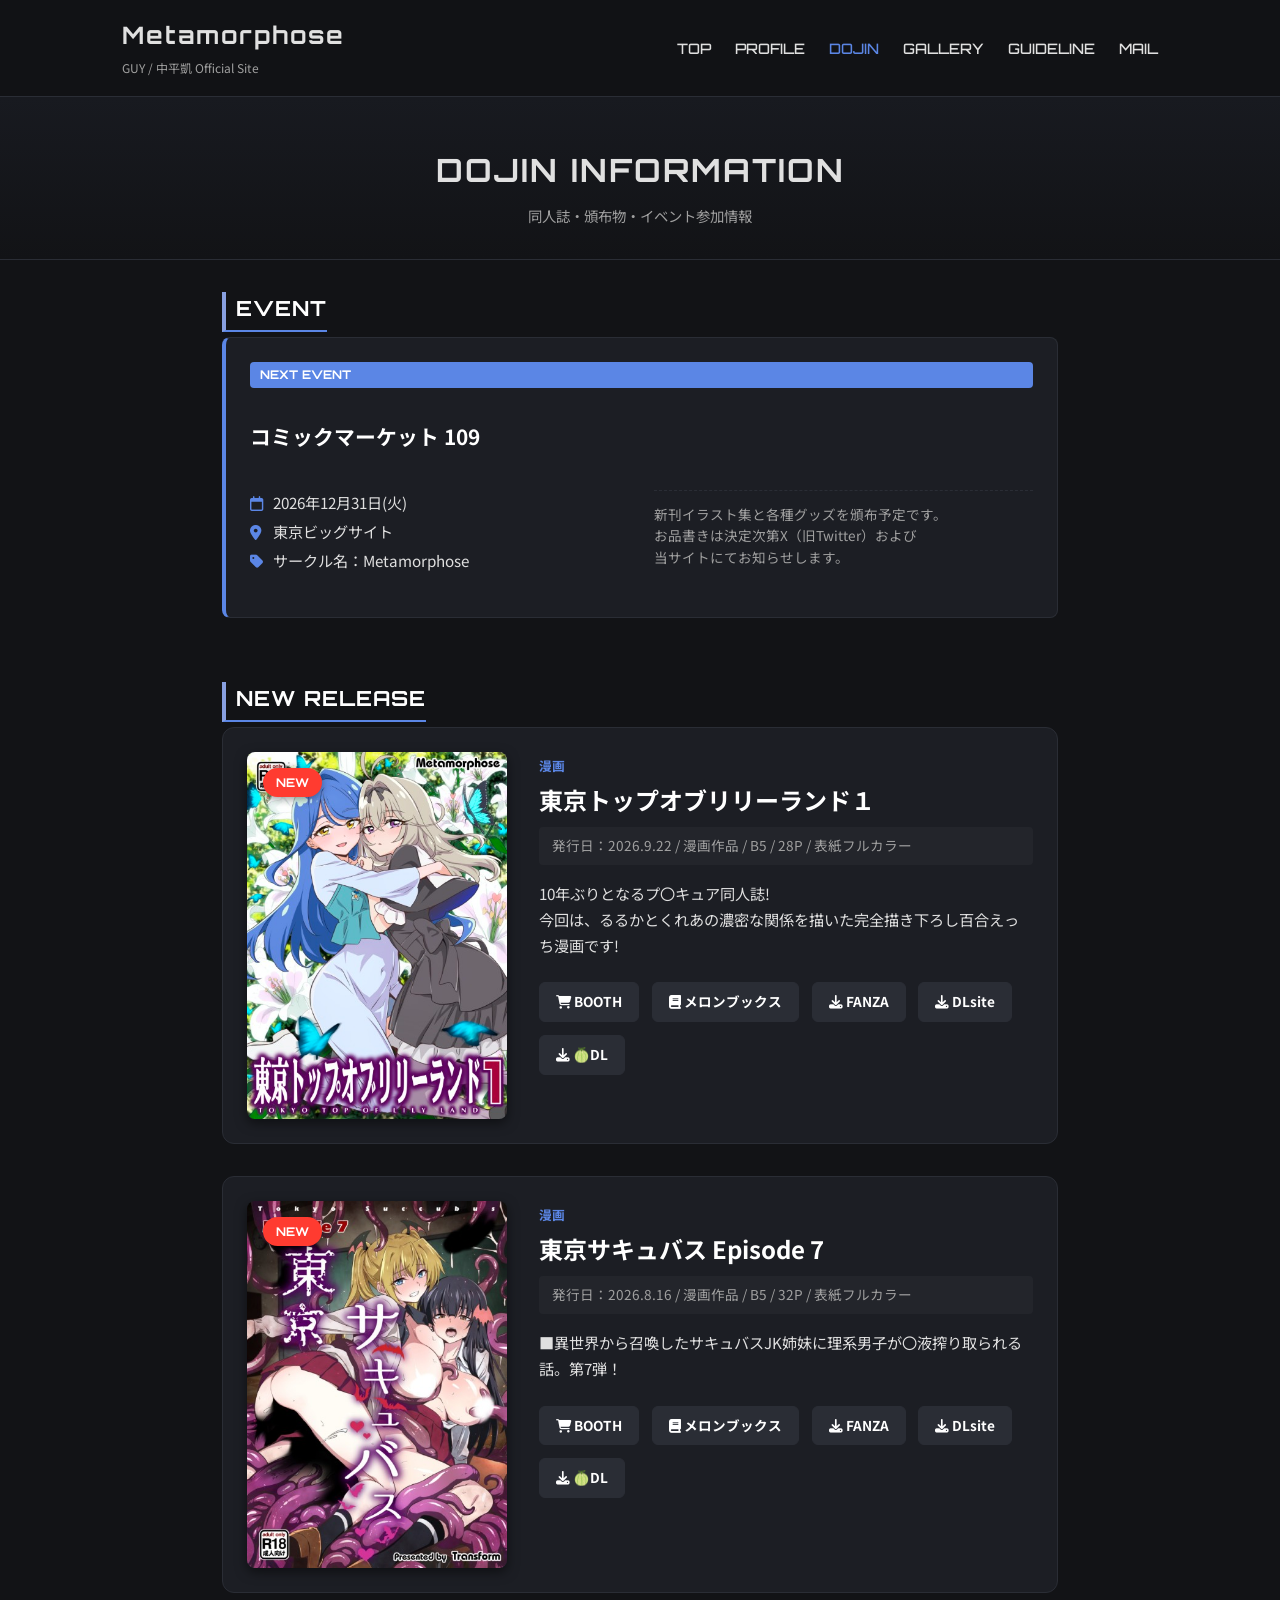
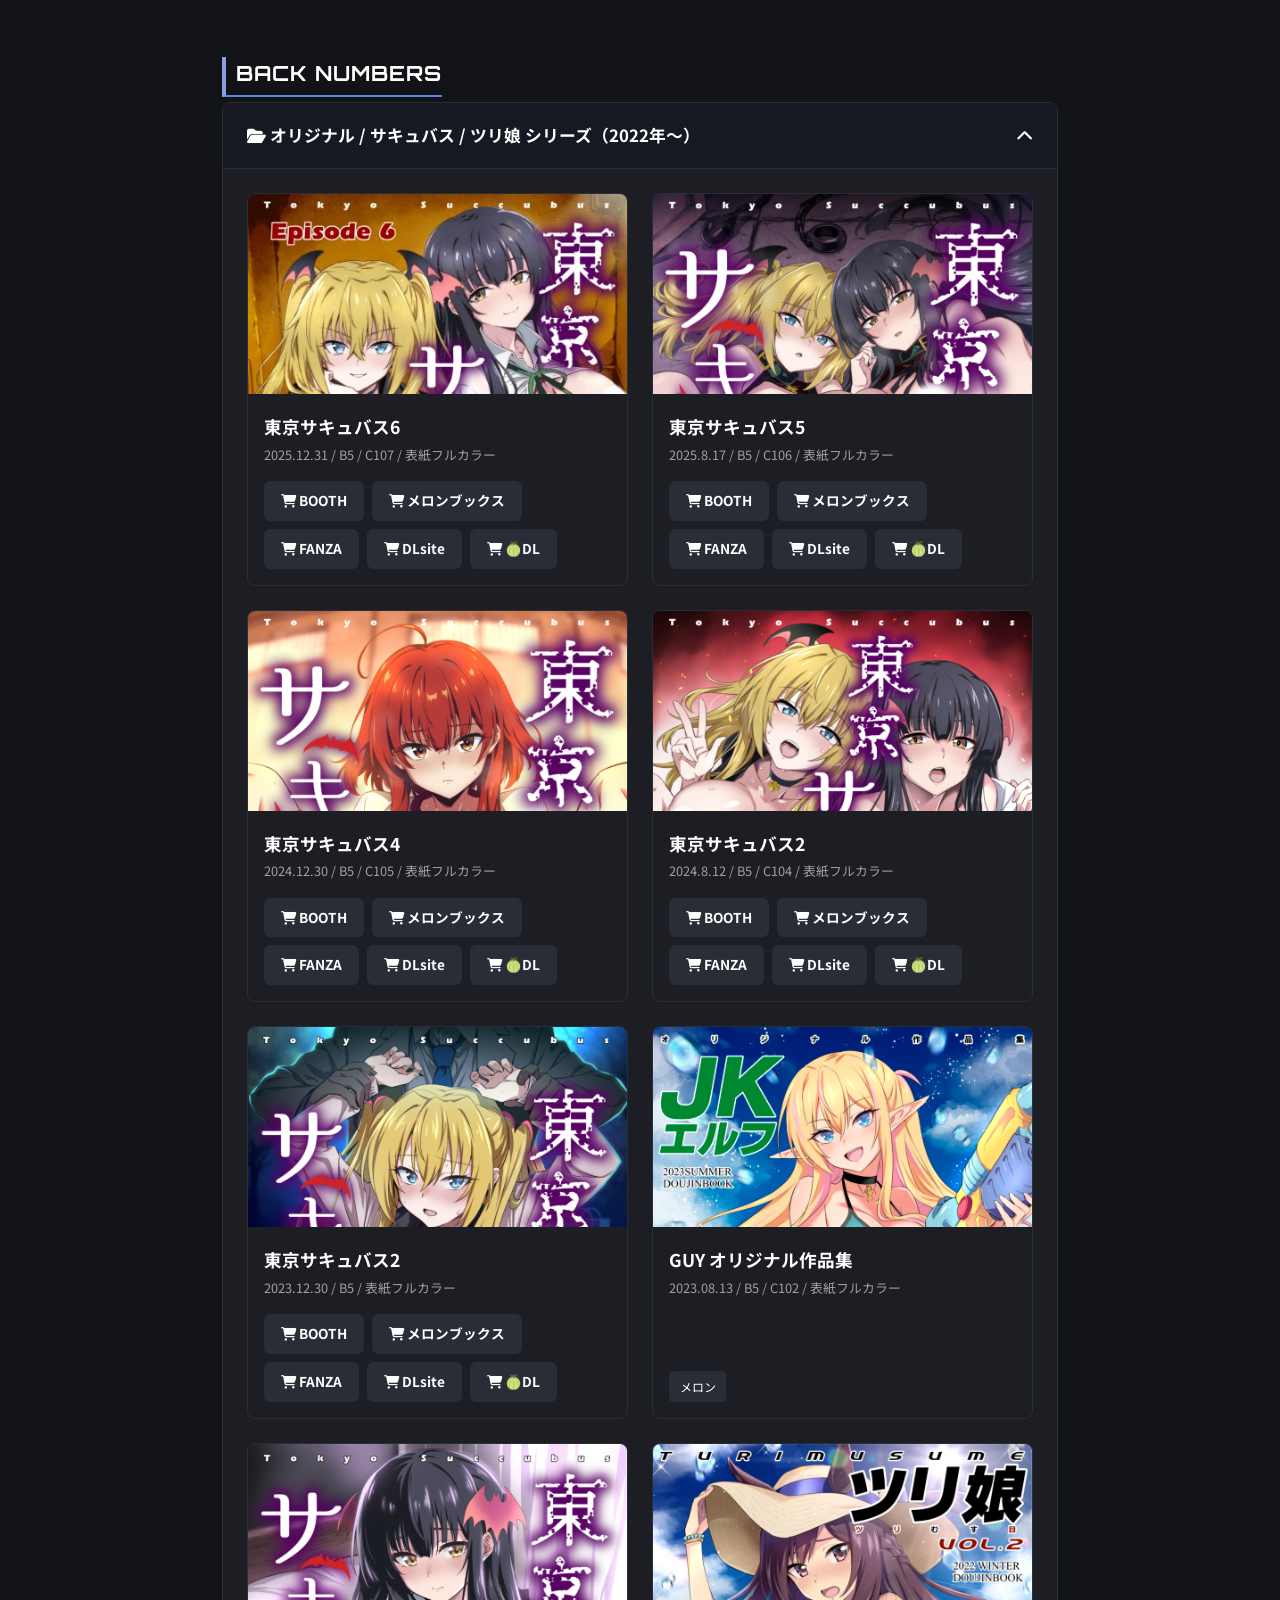
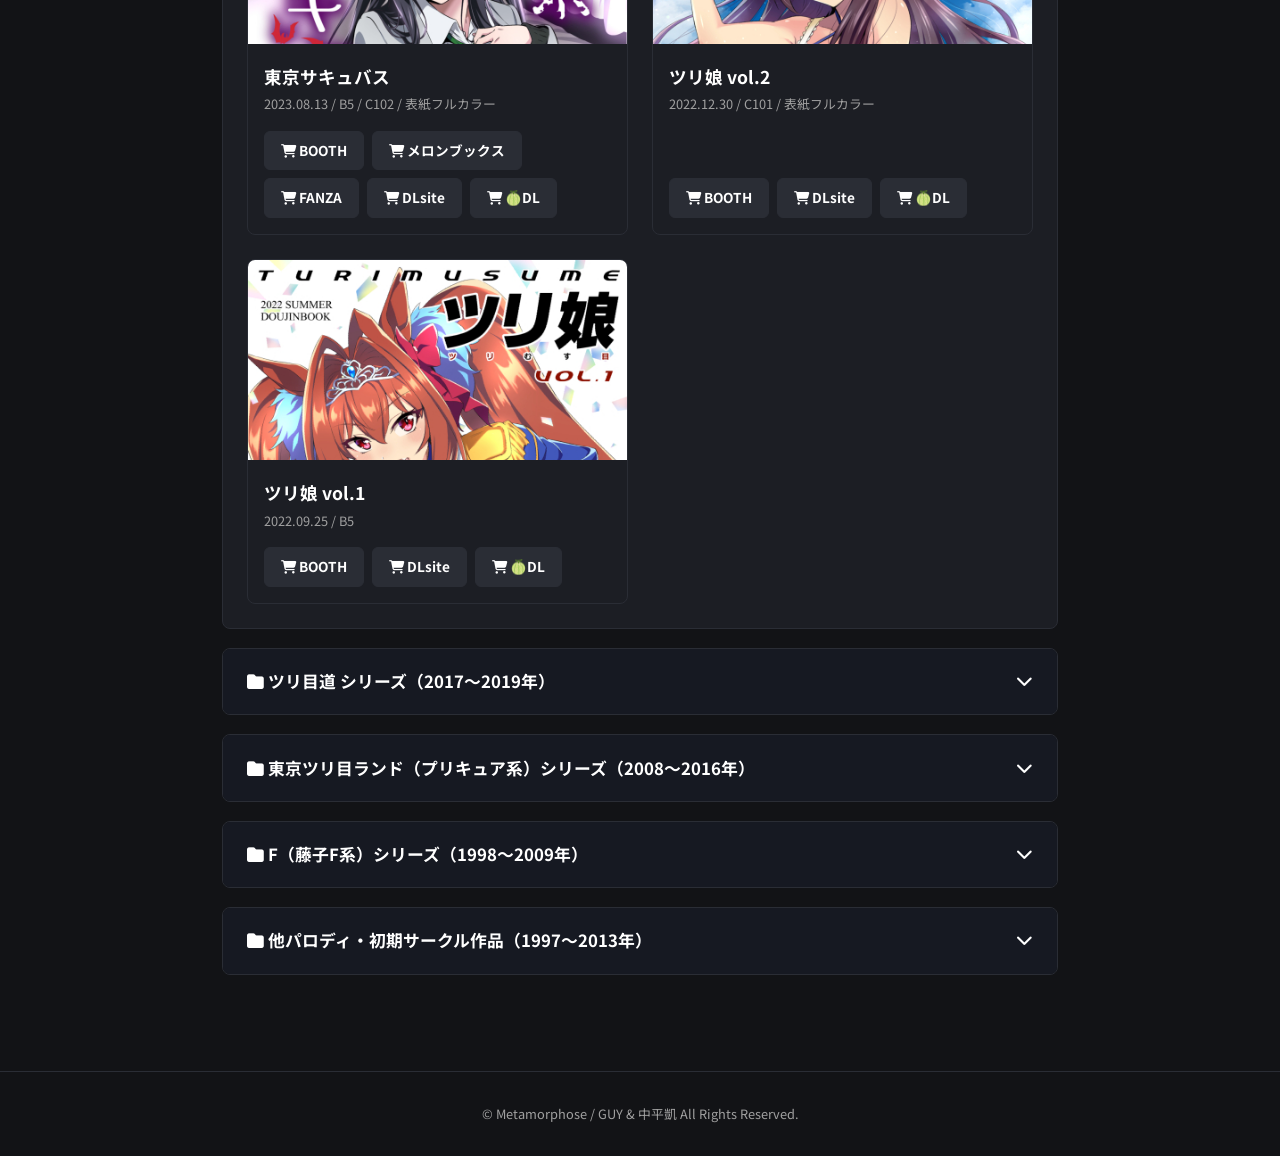
==== commit 74ef8d06: "Add files via upload" ====
--- a/dojin.html
+++ b/dojin.html
@@ -52,7 +52,7 @@
           <li><i class="fa-solid fa-location-dot"></i> 東京ビッグサイト</li>
           <li><i class="fa-solid fa-tag"></i> サークル名：Metamorphose</li>
         </ul>
-        <p class="event-memo">新刊イラスト集と各種グッズを頒布予定です。お品書きは決定次第X（旧Twitter）および当サイトにてお知らせします。</p>
+        <p class="event-memo">新刊イラスト集と各種グッズを頒布予定です。<br>お品書きは決定次第X（旧Twitter）および<br>当サイトにてお知らせします。</p>
         
         <!-- ★ここに画像を追加 -->
         <!--
@@ -1155,10 +1155,9 @@
 
 </body>
 <!-- モーダル（ポップアップ）本体 -->
-<!-- モーダル（ポップアップ）本体 -->
   <dialog id="book-modal" class="book-modal">
     <div class="modal-content">
-      <!-- ★ ボタンを modal-content の直下に配置 -->
+      <!-- ナビゲーションボタン -->
       <button id="modal-prev" class="modal-nav-btn prev-btn" aria-label="前の作品へ">
         <i class="fa-solid fa-chevron-left"></i>
       </button>
@@ -1179,18 +1178,38 @@
           <div id="modal-shops" class="shop-links"></div>
         </div>
       </div>
+
     </div>
   </dialog>
 
   <!-- モーダル動作用JavaScript -->
 <script>
-const modal = document.getElementById('book-modal');
+    const modal = document.getElementById('book-modal');
     const closeBtn = document.getElementById('modal-close');
     const prevBtn = document.getElementById('modal-prev');
     const nextBtn = document.getElementById('modal-next');
+    const modalImg = document.getElementById('modal-img');
 
     let triggers = [];
     let currentIndex = -1;
+
+    // モーダルを開く処理（背景固定）
+    function openModal(index) {
+      updateModalContent(index);
+      if (typeof modal.showModal === "function") {
+        modal.showModal();
+      } else {
+        modal.setAttribute('open', 'true');
+      }
+      document.body.classList.add('no-scroll'); // 背景画面の操作・スクロールを完全にオフ
+    }
+
+    // モーダルを閉じる処理（背景固定解除）
+    function closeModal() {
+      modal.close();
+      document.body.classList.remove('no-scroll');
+      if (modalImg) modalImg.classList.remove('is-zoomed'); // 拡大をリセット
+    }
 
     // モーダルに対象カードのデータをセットする関数
     function updateModalContent(index) {
@@ -1202,7 +1221,11 @@
       document.getElementById('modal-title').textContent = card.dataset.title || '';
       document.getElementById('modal-meta').textContent = card.dataset.meta || '';
       document.getElementById('modal-desc').textContent = card.dataset.desc || '';
-      document.getElementById('modal-img').src = card.dataset.img || '';
+      
+      if (modalImg) {
+        modalImg.src = card.dataset.img || '';
+        modalImg.classList.remove('is-zoomed'); // カード切り替え時に拡大を解除
+      }
 
       // 作者表示
       const categoryElem = modal.querySelector('.book-category');
@@ -1238,28 +1261,21 @@
       nextBtn.style.display = currentIndex < triggers.length - 1 ? 'flex' : 'none';
     }
 
-    // イベント登録関数
+    // 初期化
     function initModalTriggers() {
       triggers = Array.from(document.querySelectorAll('.modal-trigger'));
       
       triggers.forEach((card, index) => {
         card.addEventListener('click', (e) => {
           e.preventDefault();
-          updateModalContent(index);
-
-          if (typeof modal.showModal === "function") {
-            modal.showModal();
-          } else {
-            modal.setAttribute('open', 'true');
-          }
+          openModal(index);
         });
       });
     }
 
-    // 初期化
     initModalTriggers();
 
-    // 次へ・前へボタンのクリックイベント
+    // ボタンイベント
     prevBtn.addEventListener('click', (e) => {
       e.stopPropagation();
       if (currentIndex > 0) updateModalContent(currentIndex - 1);
@@ -1270,26 +1286,21 @@
       if (currentIndex < triggers.length - 1) updateModalContent(currentIndex + 1);
     });
 
-    // 閉じるボタン
-    closeBtn.addEventListener('click', () => modal.close());
-
-    // 背景クリックで閉じる
+    closeBtn.addEventListener('click', () => closeModal());
+
     modal.addEventListener('click', (e) => {
-      if (e.target === modal) modal.close();
+      if (e.target === modal) closeModal();
     });
 
-    // キーボードの左右キー操作対応
     window.addEventListener('keydown', (e) => {
       if (!modal.open) return;
-      if (e.key === 'ArrowLeft' && currentIndex > 0) {
-        updateModalContent(currentIndex - 1);
-      } else if (e.key === 'ArrowRight' && currentIndex < triggers.length - 1) {
-        updateModalContent(currentIndex + 1);
-      }
+      if (e.key === 'Escape') closeModal();
+      if (e.key === 'ArrowLeft' && currentIndex > 0) updateModalContent(currentIndex - 1);
+      if (e.key === 'ArrowRight' && currentIndex < triggers.length - 1) updateModalContent(currentIndex + 1);
     });
 
     /* ==========================================
-       ★ タッチ操作（左右スワイプ）の追加
+       スワイプ操作
        ========================================== */
     let touchStartX = 0;
     let touchStartY = 0;
@@ -1299,7 +1310,6 @@
     const modalContent = document.querySelector('.modal-content');
 
     modalContent.addEventListener('touchstart', (e) => {
-      // 2本指操作（ピンチ）の時はスワイプ判定しない
       if (e.touches.length > 1) return;
       touchStartX = e.touches[0].clientX;
       touchStartY = e.touches[0].clientY;
@@ -1317,16 +1327,46 @@
       const diffX = touchEndX - touchStartX;
       const diffY = touchEndY - touchStartY;
 
-      // 縦スクロールと誤作動しないよう、横方向の移動が縦より大きい場合のみ判定
       if (Math.abs(diffX) > Math.abs(diffY) && Math.abs(diffX) > 50) {
         if (diffX < 0 && currentIndex < triggers.length - 1) {
-          // 左へスワイプ ➔ 次の作品
           updateModalContent(currentIndex + 1);
         } else if (diffX > 0 && currentIndex > 0) {
-          // 右へスワイプ ➔ 前の作品
           updateModalContent(currentIndex - 1);
         }
       }
     }
+
+    /* ==========================================
+       ★ JCjoushi方式：画像クリックでポップアップ枠ごと画像サイズにフィット
+       ========================================== */
+    // 画像クリック時のズーム切り替えイベント（新刊画像 ＆ モーダル内画像）
+    document.addEventListener('click', (e) => {
+      if (e.target.matches('.book-card.highlight .book-cover img, .modal-cover img')) {
+        e.stopPropagation();
+        
+        if (modalContent) {
+          modalContent.classList.toggle('zoomed');
+        }
+      }
+    });
+
+    // モーダル切り替え時や閉じた時はズーム状態を解除
+    function resetZoom() {
+      if (modalContent) {
+        modalContent.classList.remove('zoomed');
+      }
+    }
+
+    const originalCloseModal = closeModal;
+    closeModal = function() {
+      resetZoom();
+      originalCloseModal();
+    };
+
+    const originalUpdateContent = updateModalContent;
+    updateModalContent = function(index) {
+      resetZoom();
+      originalUpdateContent(index);
+    };
   </script>
 </html>
--- a/metamorphose_style.css
+++ b/metamorphose_style.css
@@ -1542,4 +1542,175 @@
   height: auto;
   user-select: none;
   -webkit-user-drag: none;
+}
+
+/* ==========================================
+   モーダル表示時の背景画面固定（当たり判定オフ）
+   ========================================== */
+body.no-scroll {
+  overflow: hidden !important;
+  touch-action: none !important;
+}
+
+/* ==========================================
+   ダブルクリック / ダブルタップ 拡大アニメーション
+   ========================================== */
+.book-card.highlight .book-cover,
+.modal-cover {
+  overflow: hidden; /* 拡大しても枠外にはみ出させない */
+  cursor: zoom-in;  /* 虫眼鏡カーソル表示 */
+}
+
+.book-card.highlight .book-cover img,
+.modal-cover img {
+  transition: transform 0.3s cubic-bezier(0.25, 1, 0.5, 1);
+  transform-origin: center center;
+}
+
+/* 拡大状態クラス */
+.book-card.highlight .book-cover img.is-zoomed,
+.modal-cover img.is-zoomed {
+  transform: scale(1.8); /* 1.8倍にスムーズ拡大 */
+  cursor: zoom-out;
+}
+
+/* ==========================================
+   画像単体 オーバーレイ拡大表示スタイル（自動フィット版）
+   ========================================== */
+
+/* 拡大対象画像に虫眼鏡カーソルを設定 */
+.book-card.highlight .book-cover img,
+.modal-cover img {
+  cursor: zoom-in;
+}
+
+/* モーダル内部の拡大オーバーレイ背景 */
+.image-expand-overlay {
+  position: absolute !important;
+  top: 0 !important;
+  left: 0 !important;
+  width: 100% !important;
+  height: 100% !important;
+  background: rgba(10, 12, 16, 0.96) !important;
+  backdrop-filter: blur(8px);
+  z-index: 200000 !important;
+  display: flex !important;
+  align-items: center;
+  justify-content: center;
+  opacity: 0;
+  pointer-events: none;
+  transition: opacity 0.25s ease;
+  padding: 15px;
+  box-sizing: border-box;
+  border-radius: 12px;
+}
+
+/* アクティブ（表示）状態 */
+.image-expand-overlay.active {
+  opacity: 1 !important;
+  pointer-events: auto !important;
+}
+
+/* 拡大画像：画面高さ80vh以内＆横幅に合わせて枠にピッタリ納める */
+.image-expand-overlay img {
+  width: auto !important;
+  height: auto !important;
+  max-width: 90vw !important;
+  max-height: 80vh !important; /* 縦スクロールが出ないよう画面の80%内に収める */
+  object-fit: contain;
+  border-radius: 6px;
+  box-shadow: 0 8px 30px rgba(0, 0, 0, 0.8);
+  cursor: zoom-out;
+  transform: scale(0.95);
+  transition: transform 0.25s cubic-bezier(0.25, 1, 0.5, 1);
+  display: block;
+}
+
+.image-expand-overlay.active img {
+  transform: scale(1) !important;
+}
+
+/* 拡大時：モーダル自体のスクロールバーを完全に消去して枠を画像に自動合わせ */
+.book-modal .modal-content.has-expanded-image {
+  overflow: hidden !important; /* 拡大中はスクロールバーを無効化 */
+}
+
+/* 閉じるボタン */
+.expand-close-btn {
+  position: absolute !important;
+  top: 12px !important;
+  right: 12px !important;
+  background: rgba(255, 255, 255, 0.2) !important;
+  border: 1px solid rgba(255, 255, 255, 0.4) !important;
+  color: #fff !important;
+  font-size: 1.8rem !important;
+  width: 40px !important;
+  height: 40px !important;
+  border-radius: 50% !important;
+  cursor: pointer;
+  display: flex !important;
+  align-items: center;
+  justify-content: center;
+  transition: background 0.2s;
+  outline: none;
+  z-index: 200001 !important;
+}
+
+.expand-close-btn:hover {
+  background: rgba(255, 255, 255, 0.4) !important;
+}
+
+/* ==========================================
+   JCjoushiスタイル：ポップアップサイズ自動フィット＆テキスト非表示
+   ========================================== */
+
+/* 拡大対象画像に虫眼鏡カーソルを設定 */
+.book-card.highlight .book-cover img,
+.modal-cover img {
+  cursor: zoom-in;
+}
+
+/* ズーム時：カード自体のサイズを画像（縦長等）へ自動ジャストフィット */
+.book-modal .modal-content.zoomed {
+  max-width: min(90vw, 85vh * 0.72) !important; /* 画面比率に応じた最適幅 */
+  max-height: 85vh !important;
+  width: auto !important;
+  height: auto !important;
+  padding: 0 !important;              /* 余白を消して画像枠にフィット */
+  overflow: hidden !important;        /* スクロールバー消去 */
+  border-radius: 12px !important;
+  background: #000 !important;
+}
+
+/* ズーム時：テキスト情報（右側）やナビゲーションボタンを非表示に */
+.book-modal .modal-content.zoomed .modal-info,
+.book-modal .modal-content.zoomed .modal-nav-btn {
+  display: none !important;
+}
+
+/* ズーム時：カード全体のグリッド/フレックス表示を画像単体表示に切り替え */
+.book-modal .modal-content.zoomed .modal-book-card {
+  display: block !important;
+  margin: 0 !important;
+  padding: 0 !important;
+}
+
+.book-modal .modal-content.zoomed .modal-cover {
+  width: 100% !important;
+  height: 100% !important;
+  max-height: 85vh !important;
+  display: flex !important;
+  align-items: center;
+  justify-content: center;
+}
+
+/* ズーム時の画像自体 */
+.book-modal .modal-content.zoomed .modal-cover img {
+  width: auto !important;
+  height: auto !important;
+  max-width: 100% !important;
+  max-height: 85vh !important;
+  object-fit: contain !important;
+  cursor: zoom-out !important;
+  display: block !important;
 }
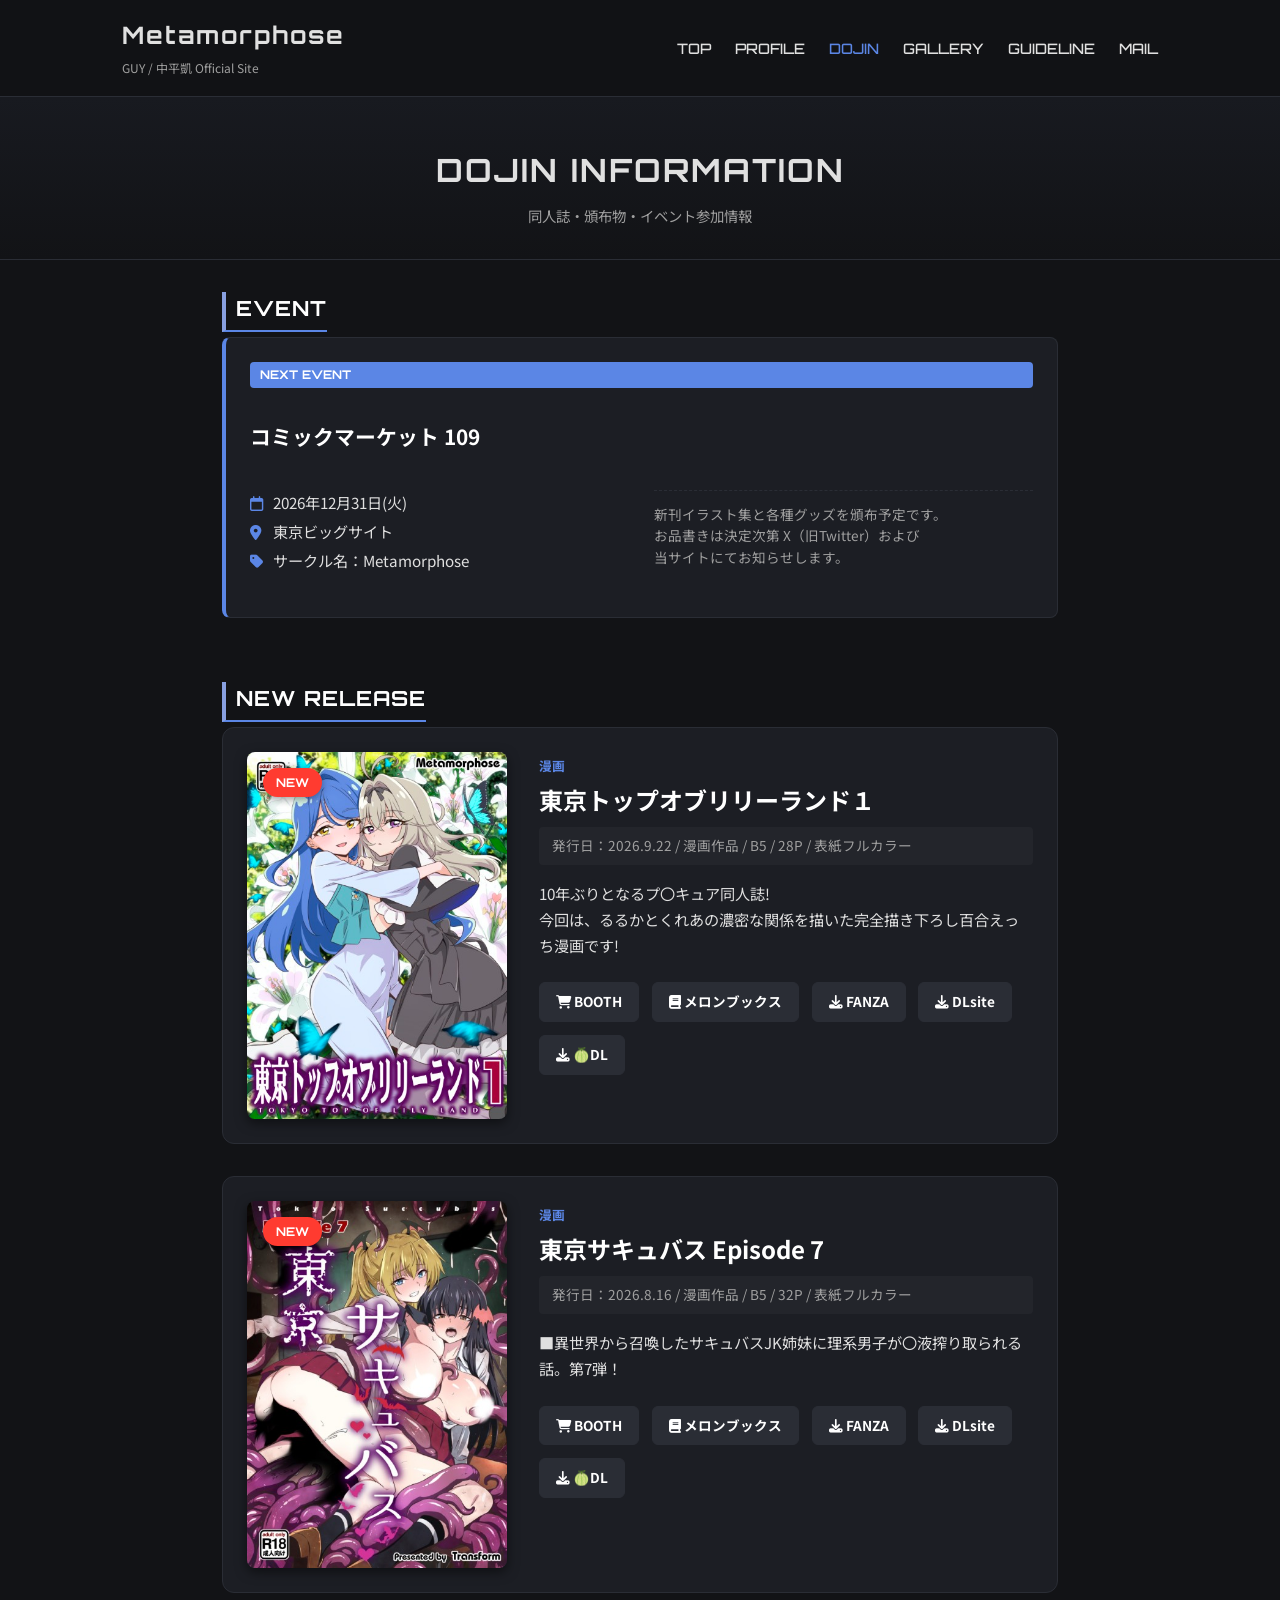
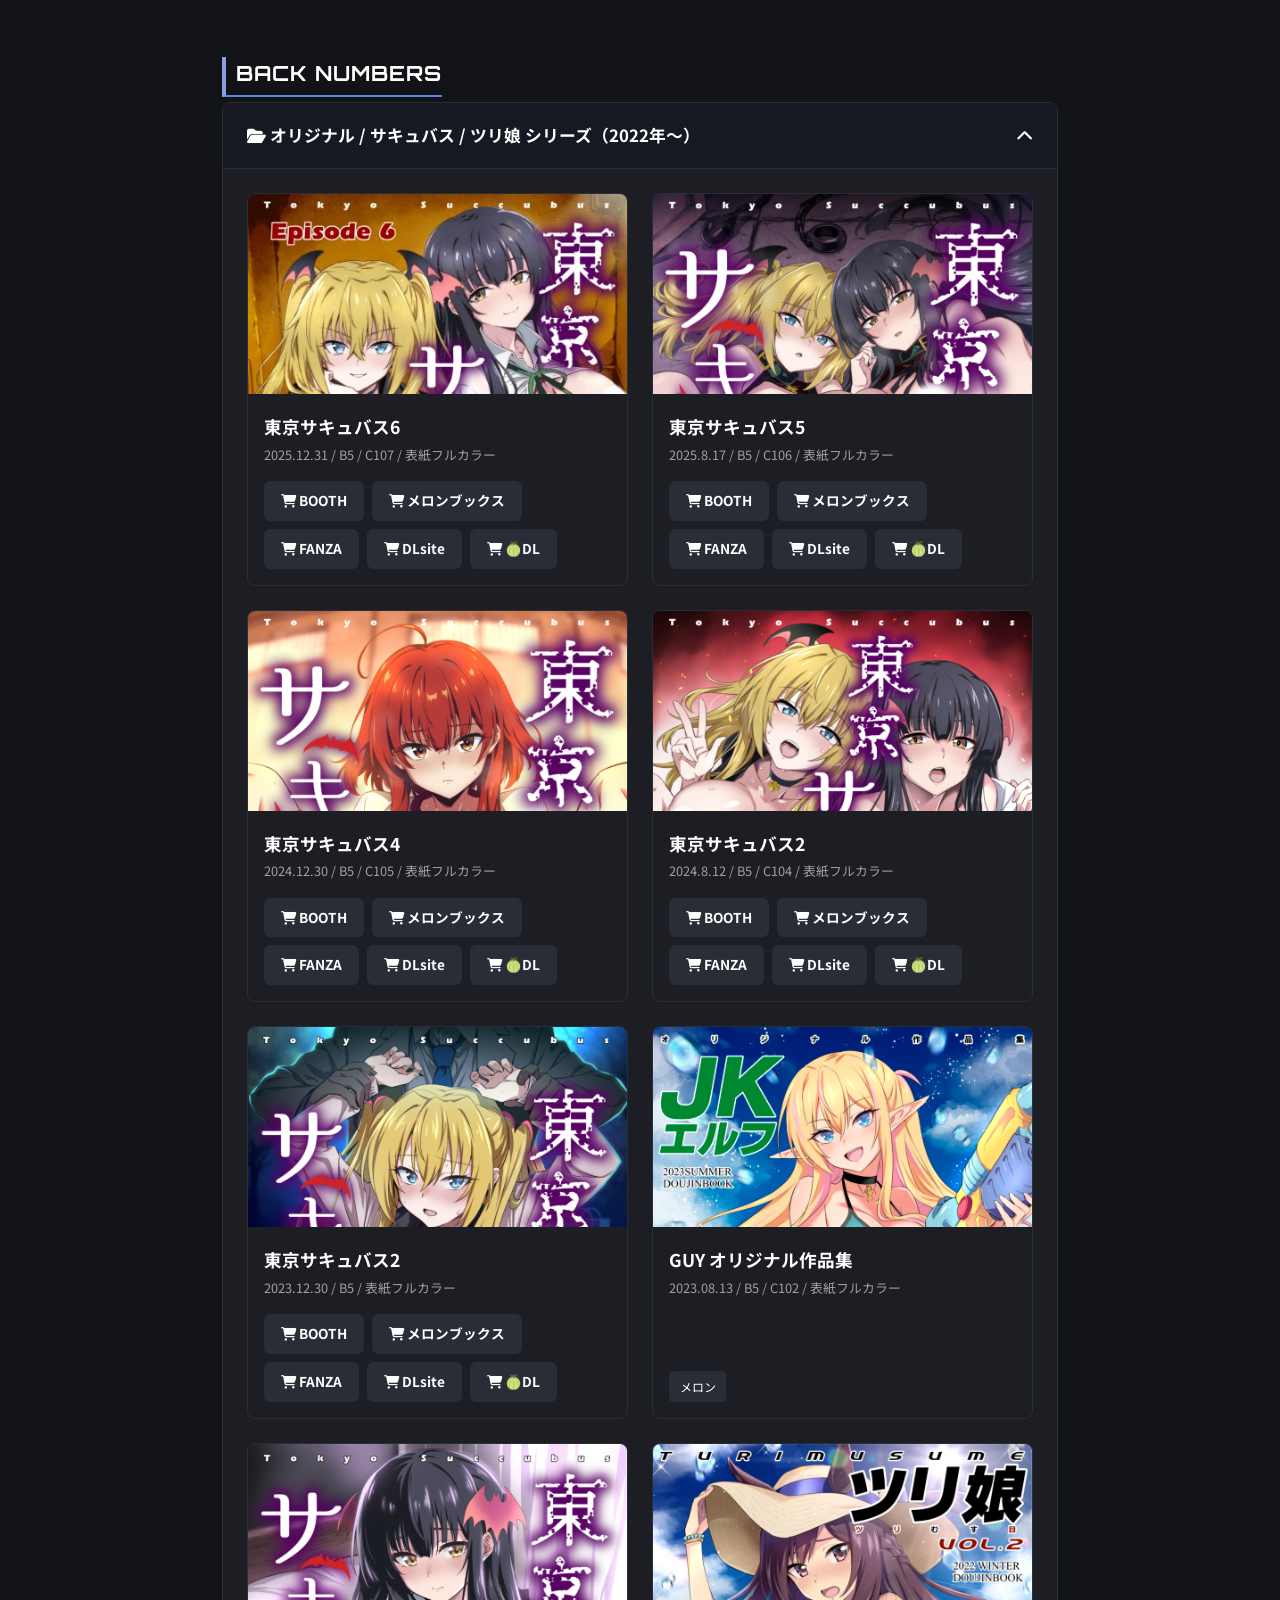
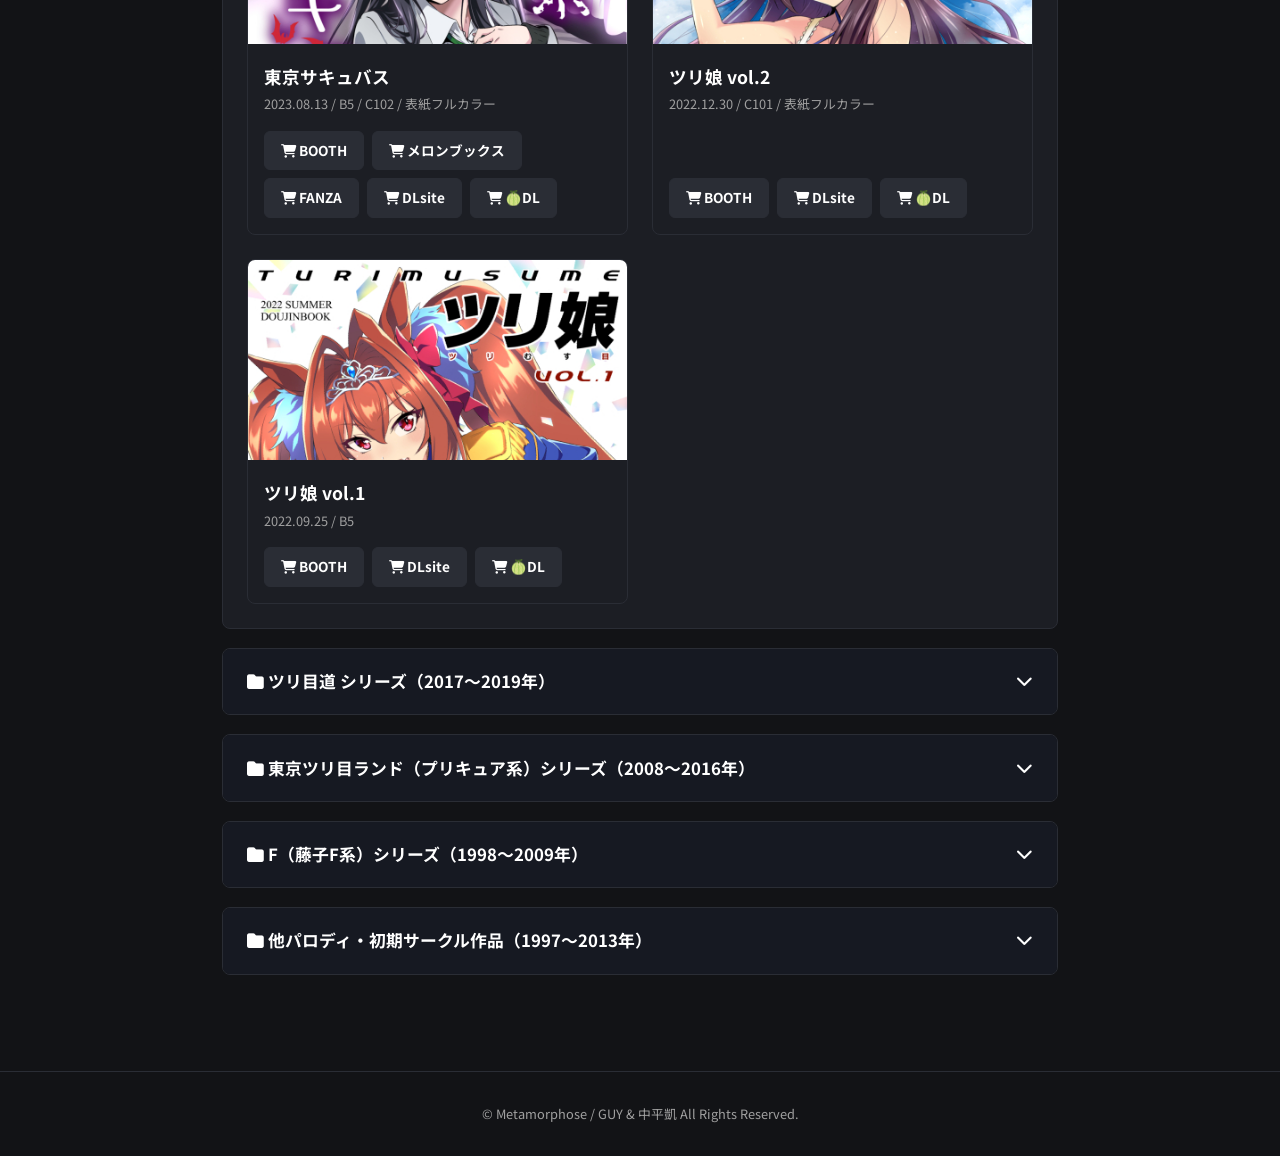
==== commit 2a07b09c: "Update dojin.html" ====
--- a/dojin.html
+++ b/dojin.html
@@ -52,7 +52,7 @@
           <li><i class="fa-solid fa-location-dot"></i> 東京ビッグサイト</li>
           <li><i class="fa-solid fa-tag"></i> サークル名：Metamorphose</li>
         </ul>
-        <p class="event-memo">新刊イラスト集と各種グッズを頒布予定です。<br>お品書きは決定次第X（旧Twitter）および<br>当サイトにてお知らせします。</p>
+        <p class="event-memo">新刊イラスト集と各種グッズを頒布予定です。<br>お品書きは決定次第 X（旧Twitter）および<br>当サイトにてお知らせします。</p>
         
         <!-- ★ここに画像を追加 -->
         <!--
@@ -1369,4 +1369,4 @@
       originalUpdateContent(index);
     };
   </script>
-</html>+</html>
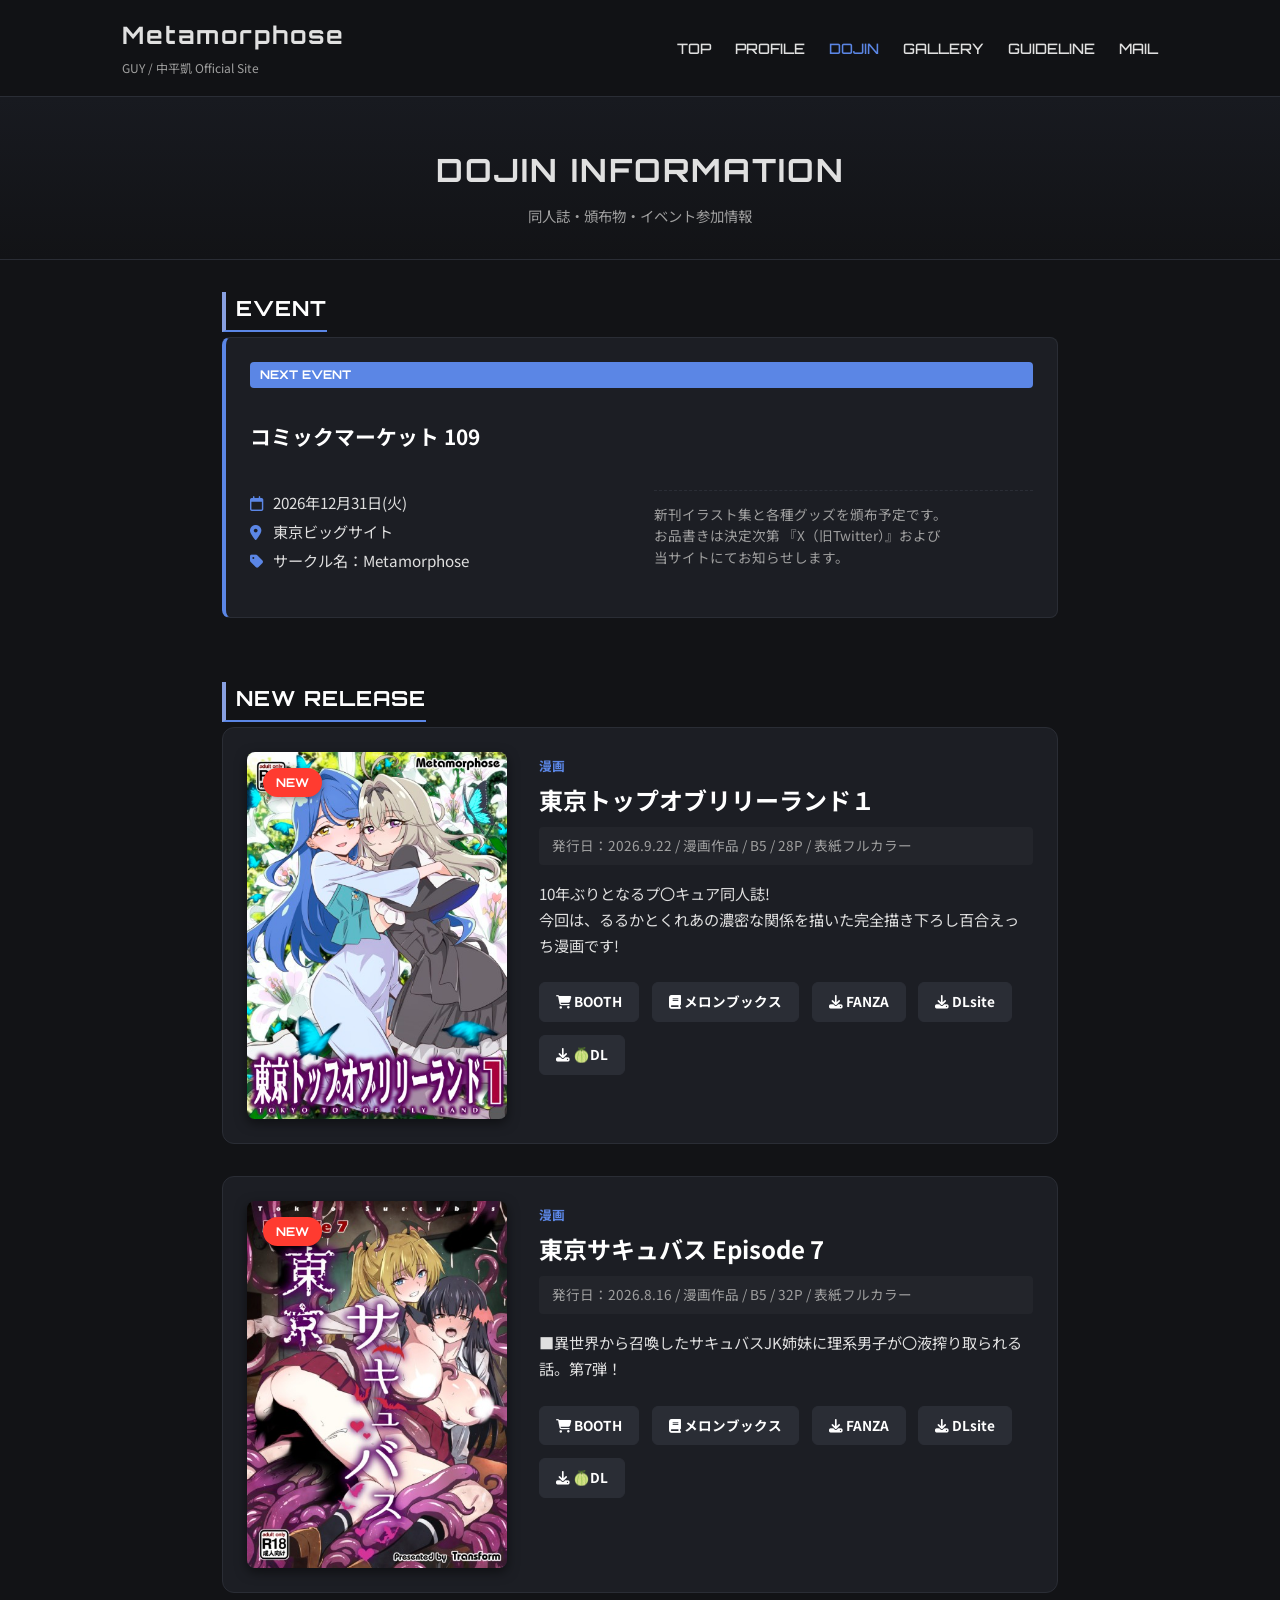
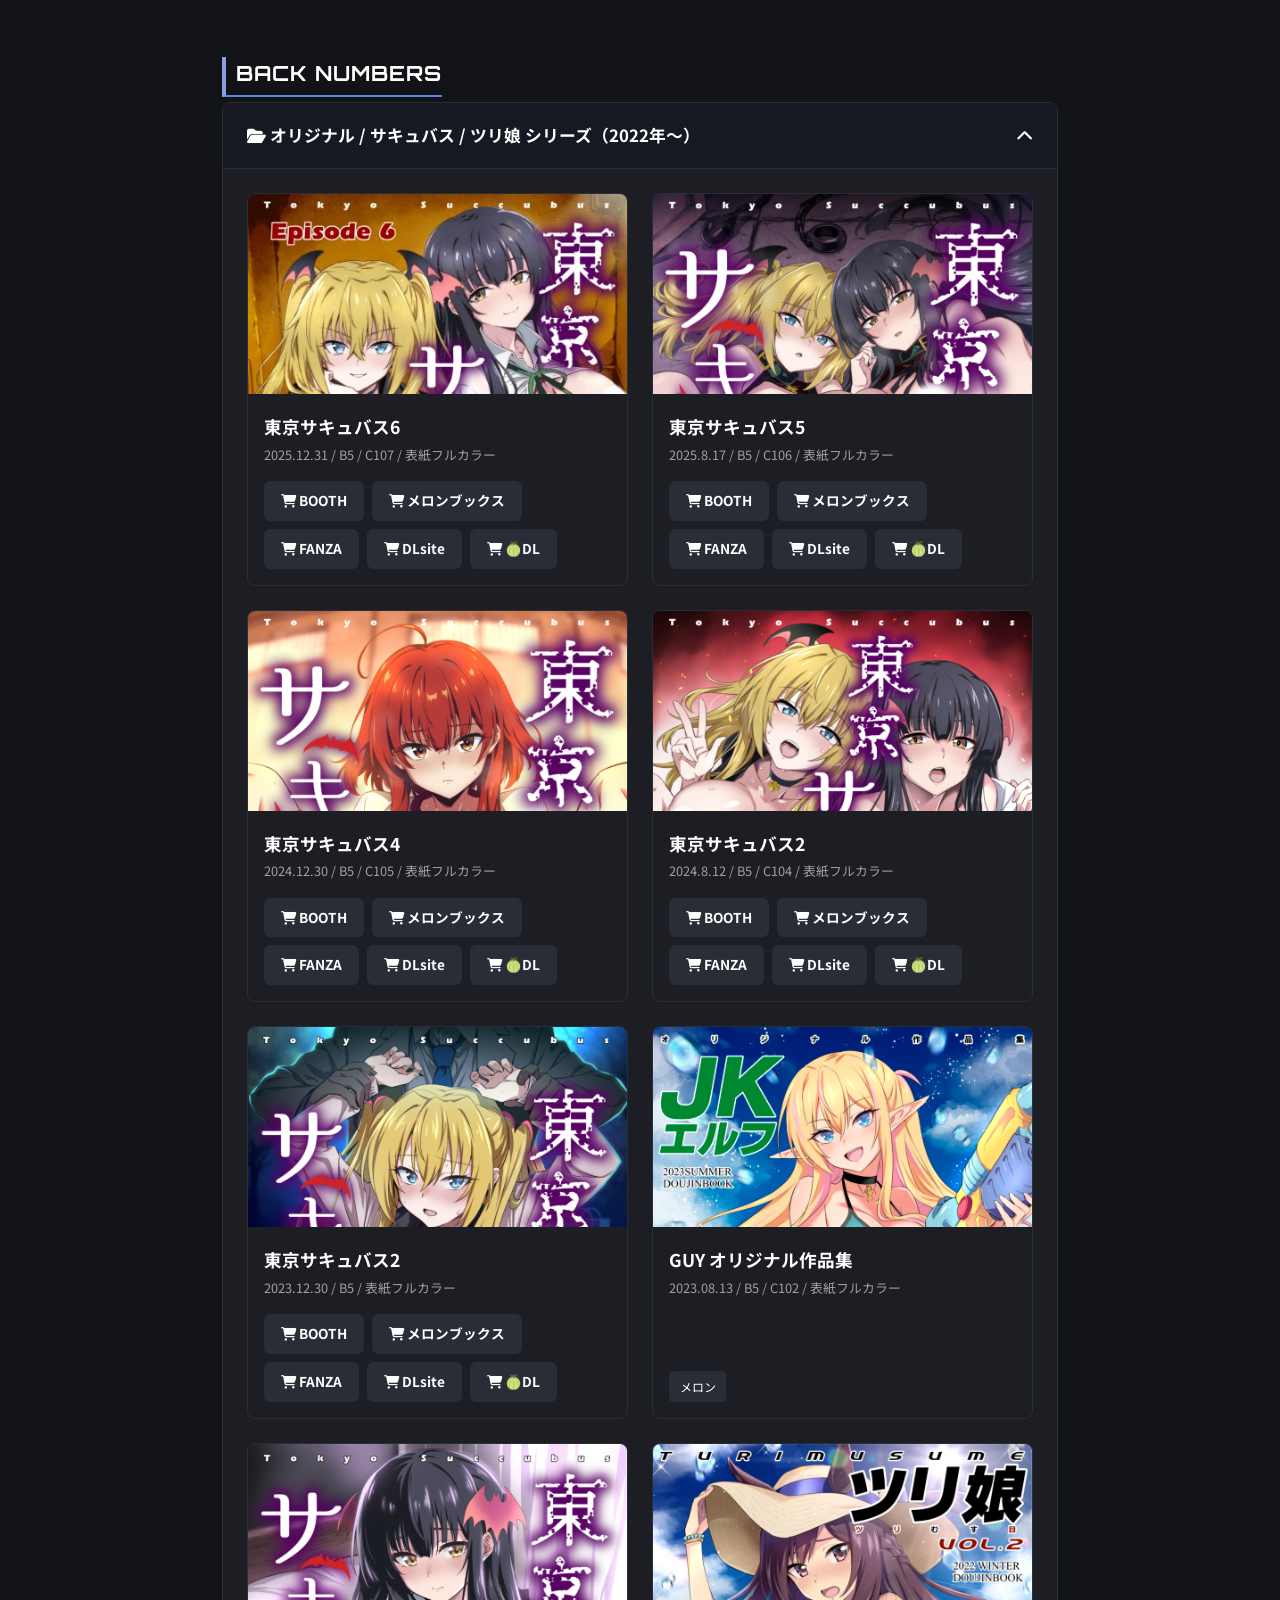
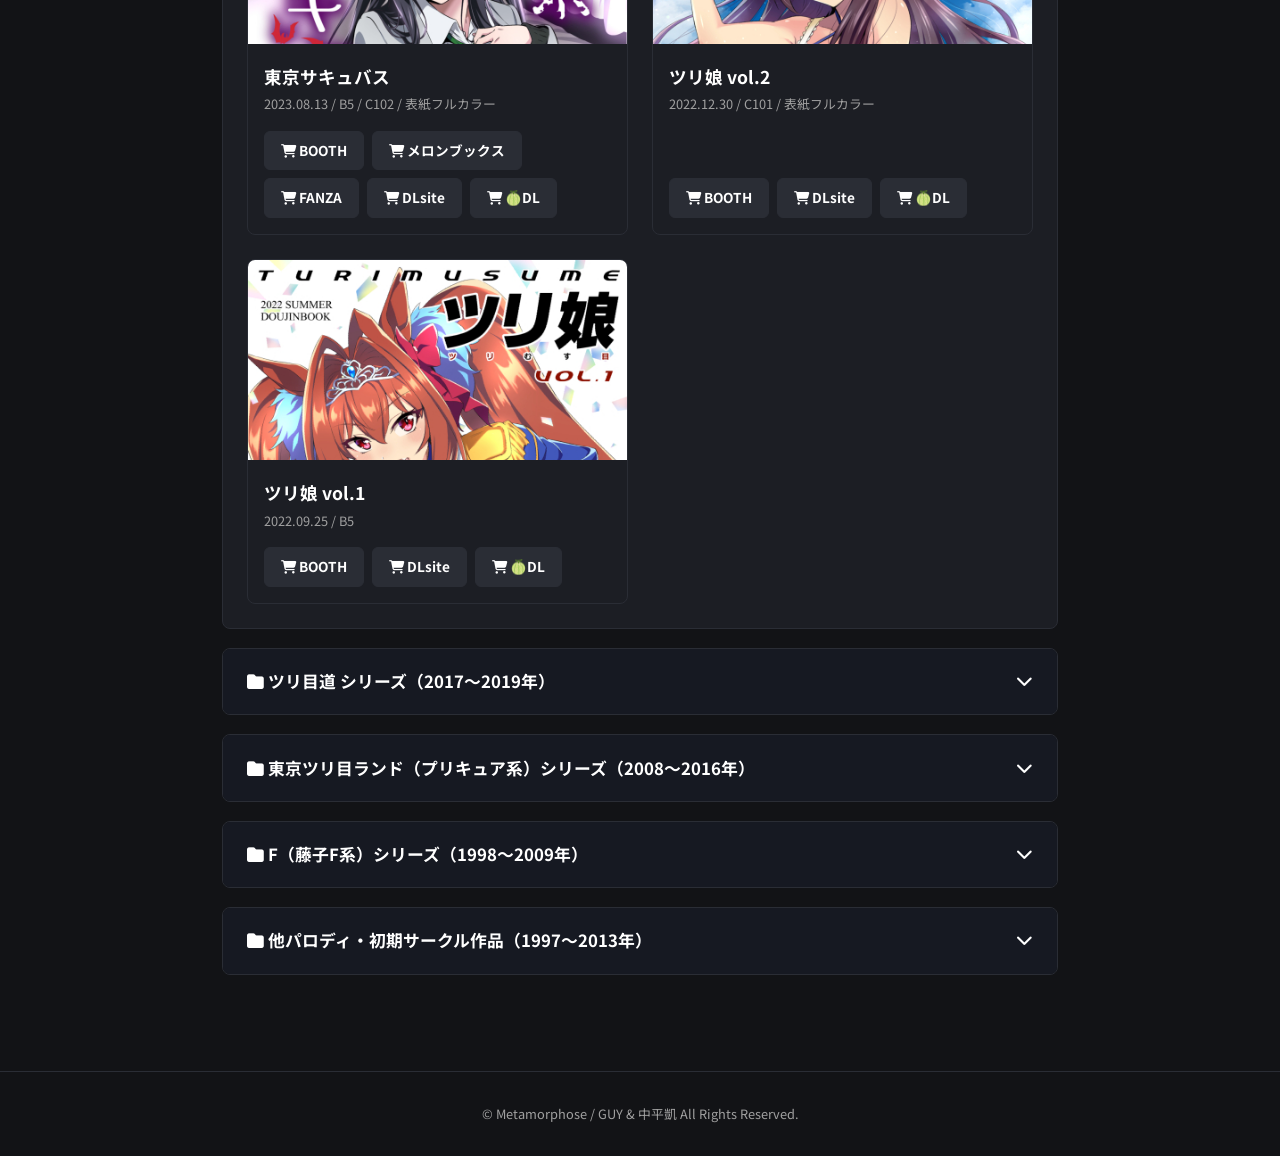
==== commit cc763a45: "Update dojin.html" ====
--- a/dojin.html
+++ b/dojin.html
@@ -52,7 +52,7 @@
           <li><i class="fa-solid fa-location-dot"></i> 東京ビッグサイト</li>
           <li><i class="fa-solid fa-tag"></i> サークル名：Metamorphose</li>
         </ul>
-        <p class="event-memo">新刊イラスト集と各種グッズを頒布予定です。<br>お品書きは決定次第 X（旧Twitter）および<br>当サイトにてお知らせします。</p>
+        <p class="event-memo">新刊イラスト集と各種グッズを頒布予定です。<br>お品書きは決定次第 『X（旧Twitter）』および<br>当サイトにてお知らせします。</p>
         
         <!-- ★ここに画像を追加 -->
         <!--
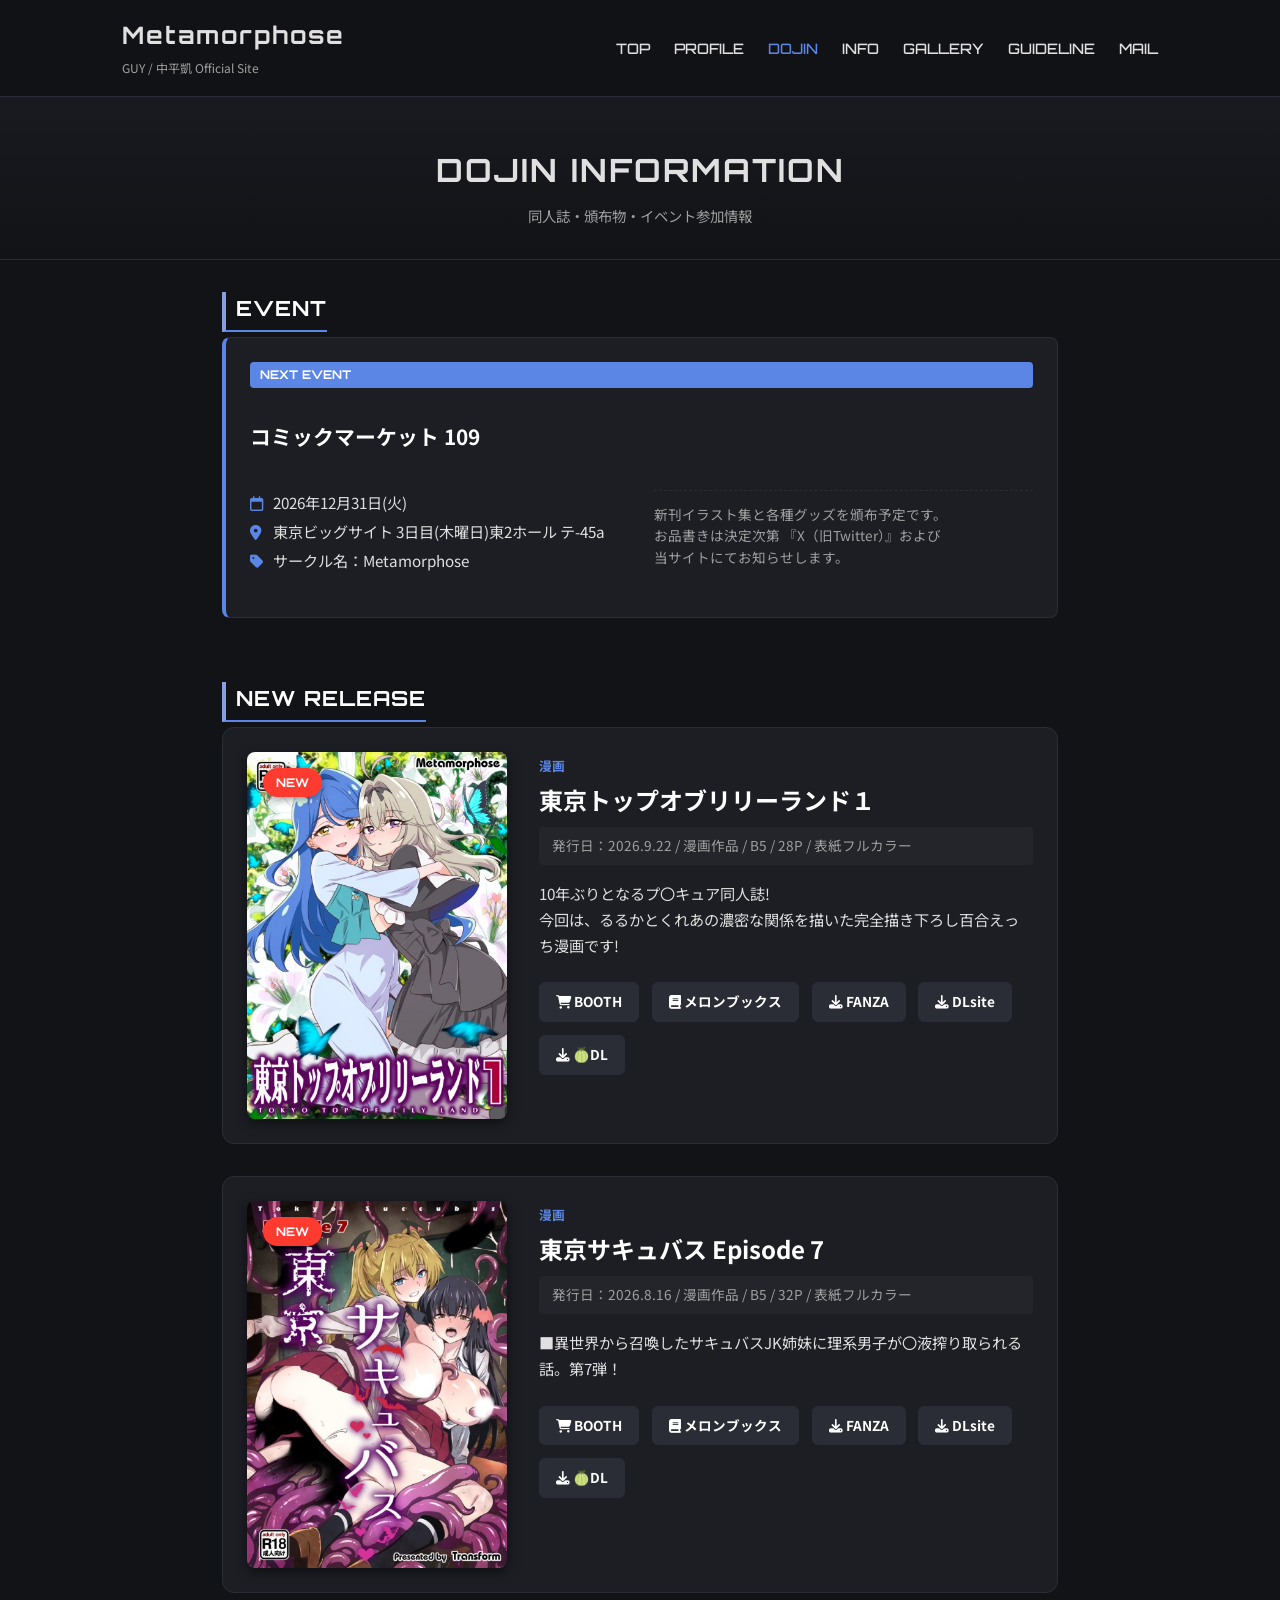
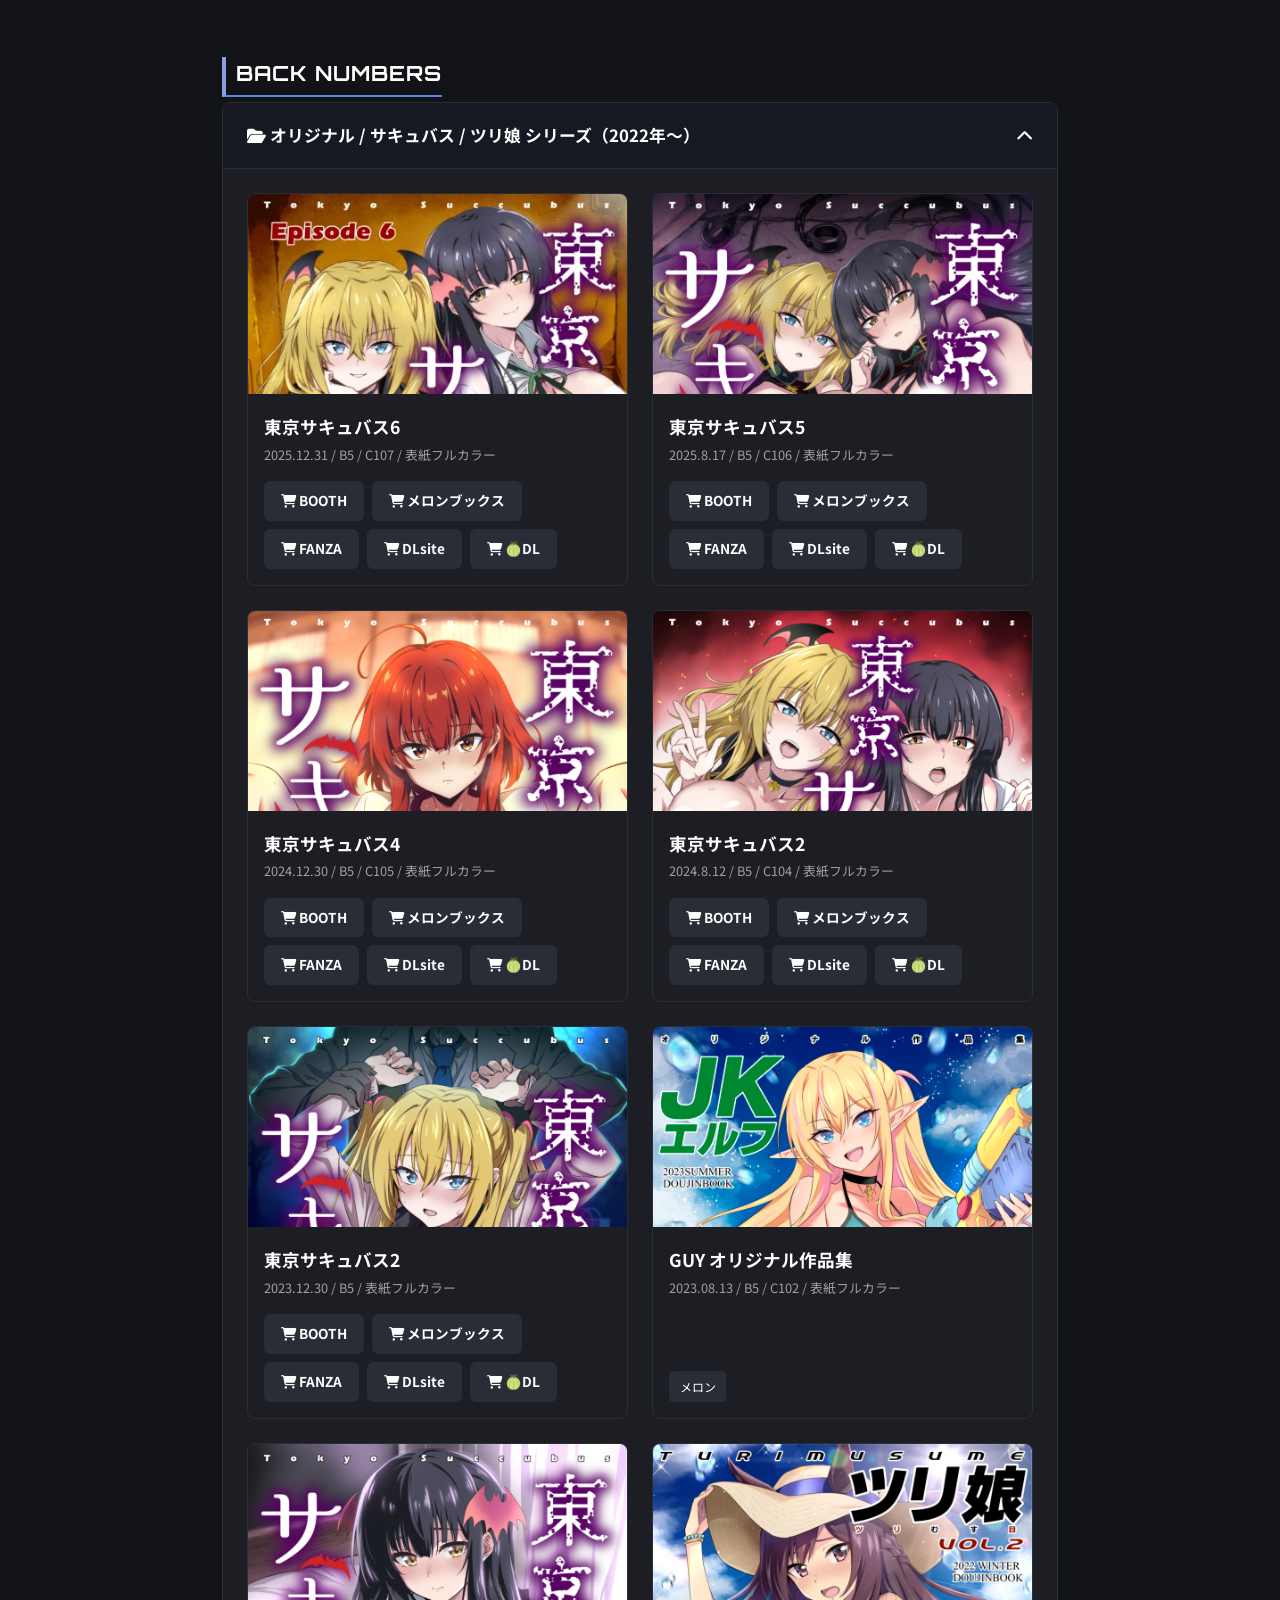
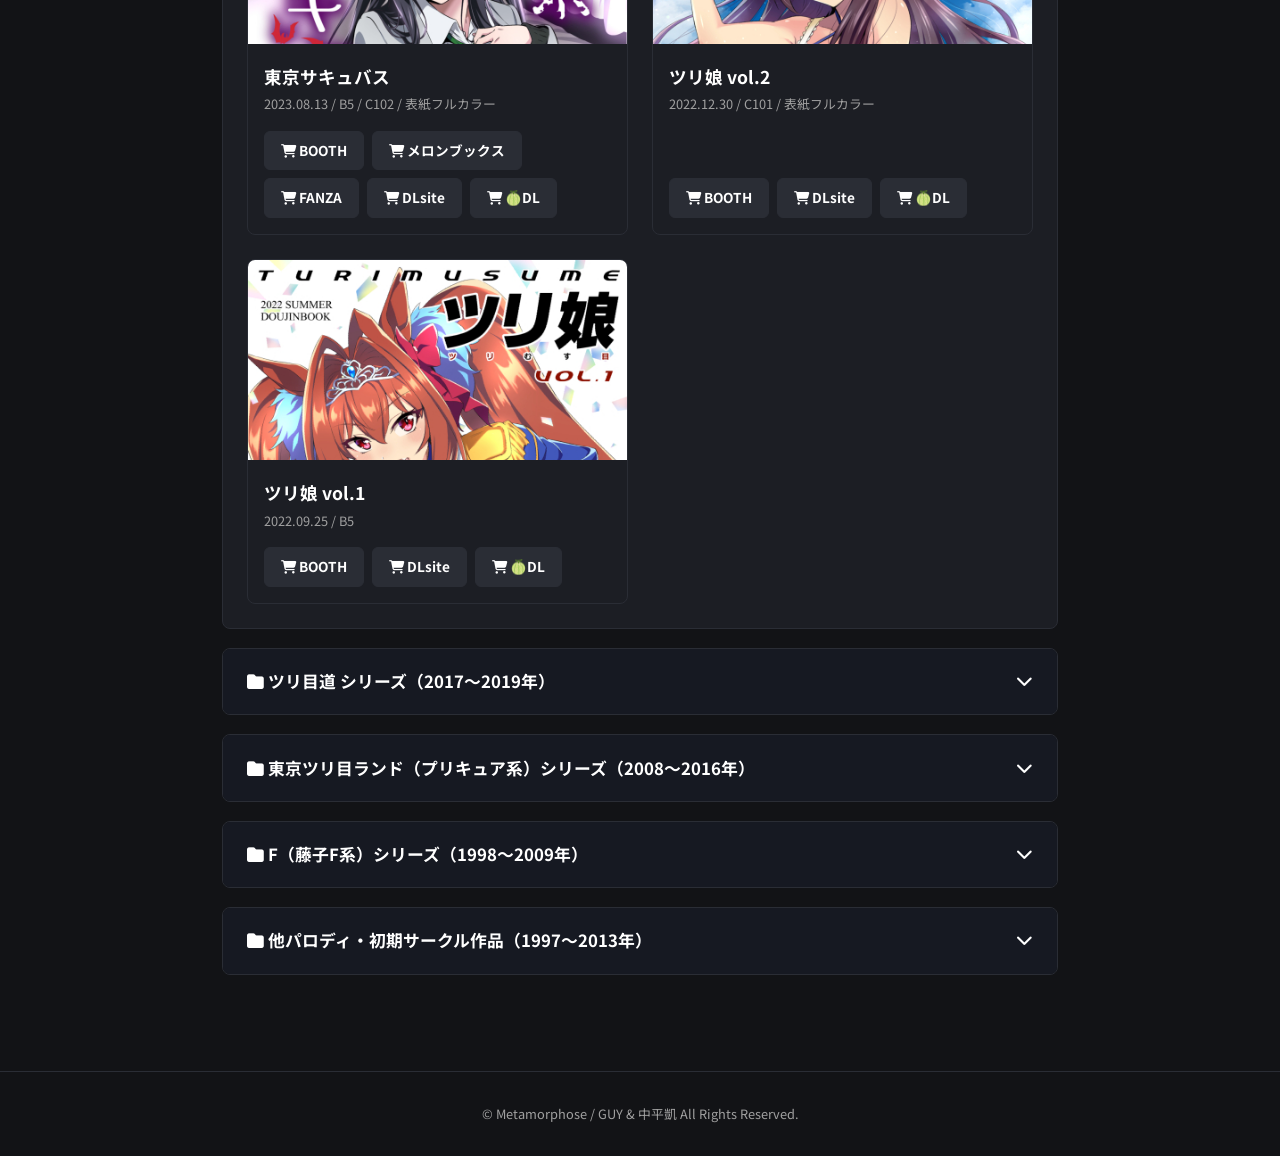
==== commit 4784972d: "Add files via upload" ====
--- a/dojin.html
+++ b/dojin.html
@@ -4,6 +4,17 @@
   <meta charset="UTF-8">
   <meta name="viewport" content="width=device-width, initial-scale=1.0">
   <title>DOJIN - Metamorphose</title>
+  
+      <!-- Google tag (gtag.js) -->
+      <script async src="https://www.googletagmanager.com/gtag/js?id=G-N3CT77V81G"></script>
+      <script>
+        window.dataLayer = window.dataLayer || [];
+        function gtag(){dataLayer.push(arguments);}
+        gtag('js', new Date());
+
+        gtag('config', 'G-N3CT77V81G');
+      </script>
+
   <link rel="shortcut icon" href="img/favicon.ico">
   <link rel="stylesheet" href="metamorphose_style.css">
   <link rel="preconnect" href="https://fonts.googleapis.com">
@@ -20,11 +31,12 @@
         <span class="logo-main">Metamorphose</span>
         <span class="logo-sub">GUY / 中平凱 Official Site</span>
       </a>
-      <nav class="nav">
+<nav class="nav">
         <ul>
           <li><a href="index.html">TOP</a></li>
           <li><a href="profile.html">PROFILE</a></li>
-          <li><a href="dojin.html" class="active">DOJIN</a></li>
+          <li><a href="dojin.html"class="active">DOJIN</a></li>
+          <li><a href="information.html">INFO</a></li>
           <li><a href="https://metamorphose.amigasa.jp/gallery.html">GALLERY</a></li>
           <li><a href="guideline.html">GUIDELINE</a></li>
           <li><a href="mail.html">MAIL</a></li>
@@ -49,7 +61,7 @@
         <h3 class="event-name">コミックマーケット 109</h3>
         <ul class="event-details">
           <li><i class="fa-regular fa-calendar"></i> 2026年12月31日(火)</li>
-          <li><i class="fa-solid fa-location-dot"></i> 東京ビッグサイト</li>
+          <li><i class="fa-solid fa-location-dot"></i> 東京ビッグサイト 3日目(木曜日)東2ホール テ-45a</li>
           <li><i class="fa-solid fa-tag"></i> サークル名：Metamorphose</li>
         </ul>
         <p class="event-memo">新刊イラスト集と各種グッズを頒布予定です。<br>お品書きは決定次第 『X（旧Twitter）』および<br>当サイトにてお知らせします。</p>
@@ -1369,4 +1381,4 @@
       originalUpdateContent(index);
     };
   </script>
-</html>
+</html>
--- a/metamorphose_style.css
+++ b/metamorphose_style.css
@@ -3,6 +3,7 @@
   --bg-color: #121316;
   --card-bg: #1c1e24;
   --accent-color: #5b86e5;
+  --accent-color_2: #e55b70;
   --text-color: #e0e0e0;
   --text-sub: #a0a0a0;
   --border-color: #2a2d35;
